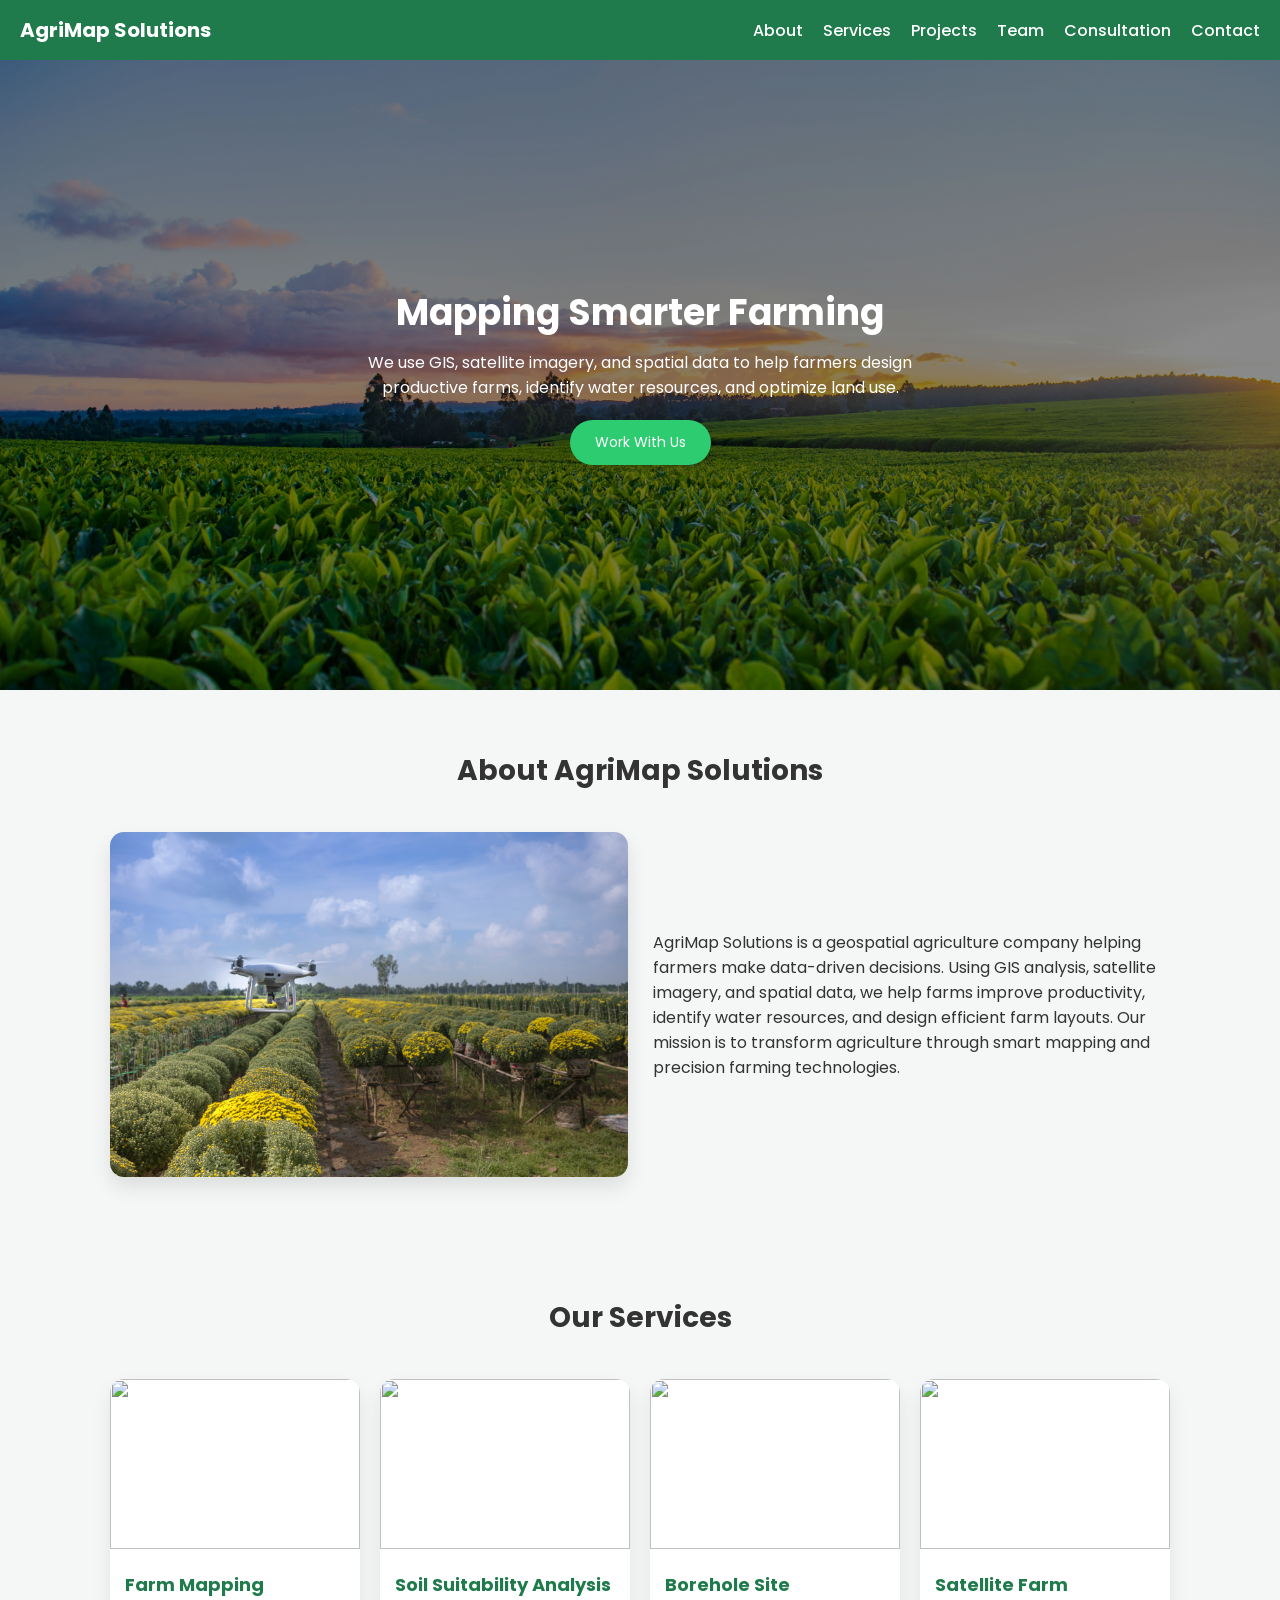
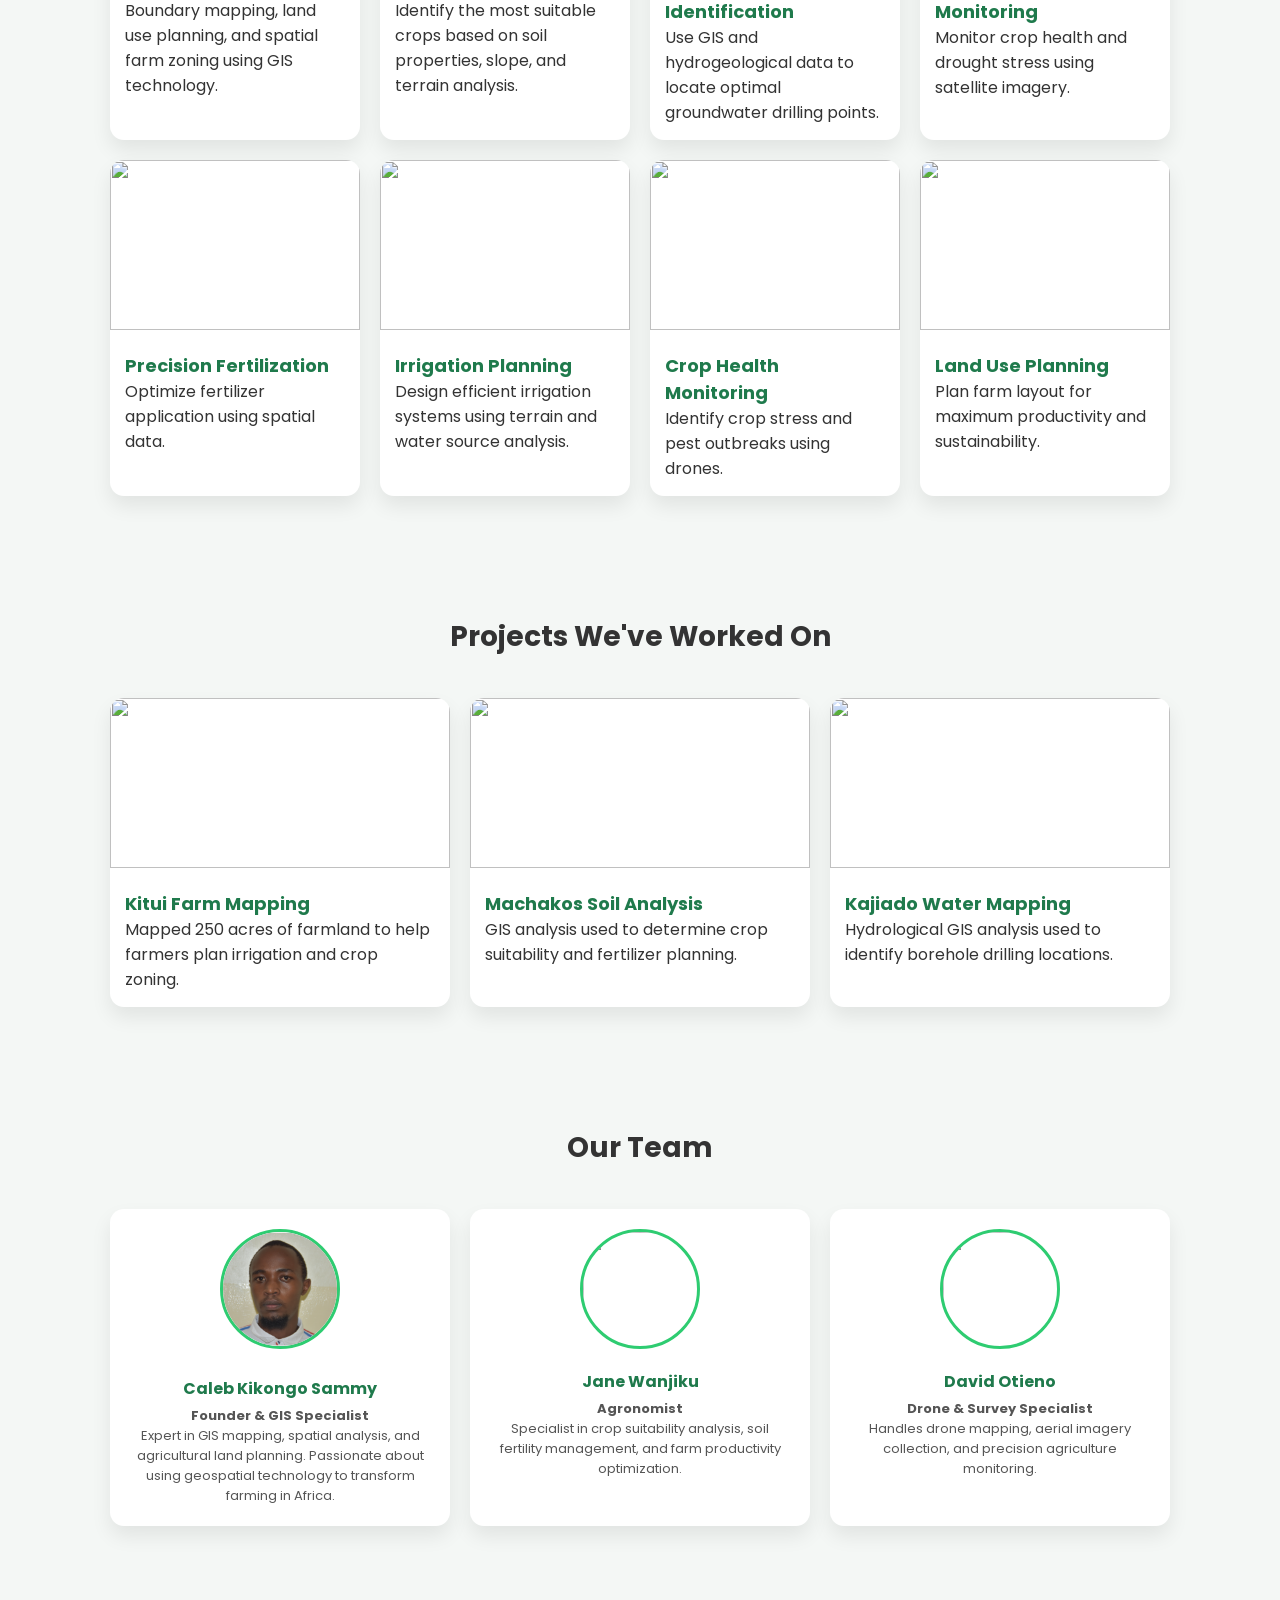
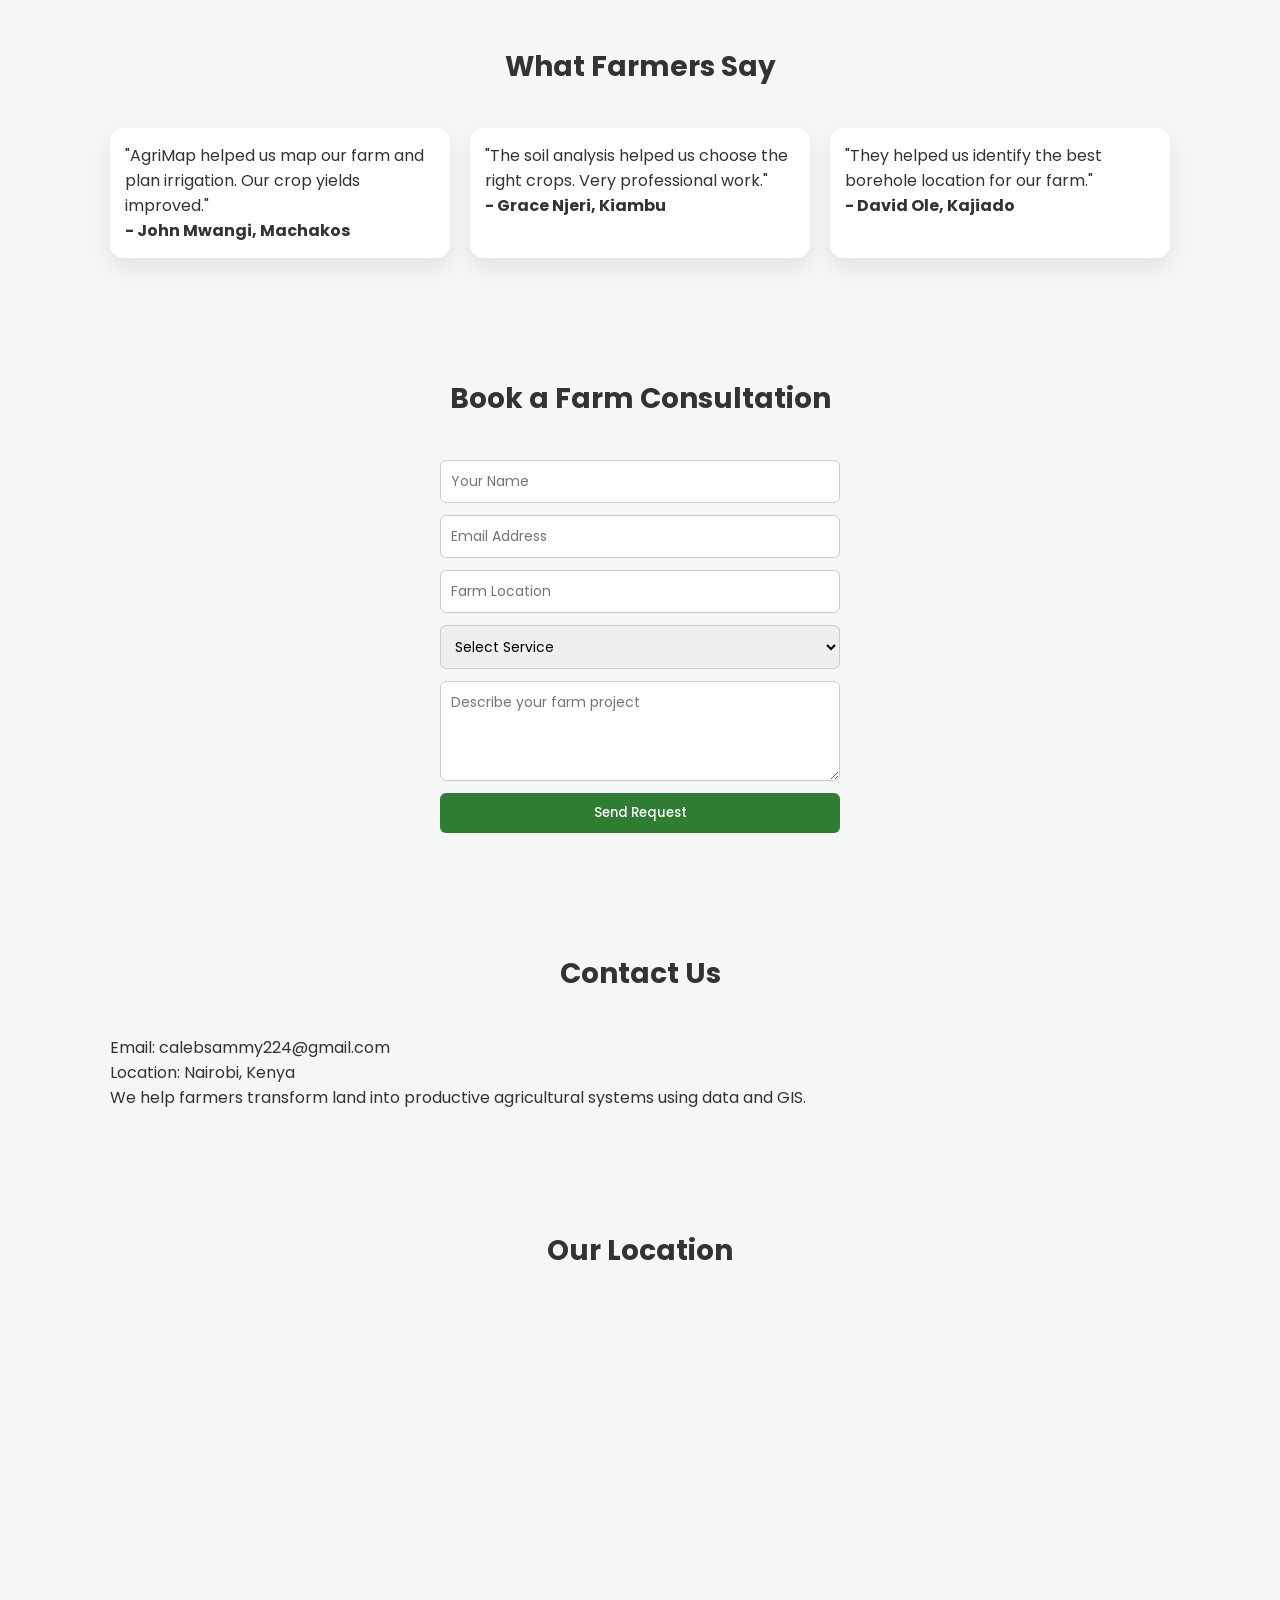
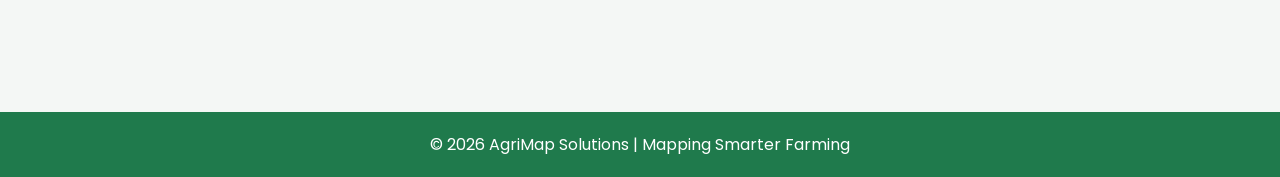
==== index.html @ 0b073197 "Add website files" ====
<!DOCTYPE html>
<html lang="en">

<head>

<meta charset="UTF-8">
<meta name="viewport" content="width=device-width, initial-scale=1.0">

<title>AgriMap Solutions</title>

<link rel="stylesheet" href="style.css">

<link href="https://fonts.googleapis.com/css2?family=Poppins:wght@300;400;500;600&display=swap" rel="stylesheet">

<link rel="stylesheet" href="https://unpkg.com/leaflet@1.9.4/dist/leaflet.css" />

</head>

<body>

<header>

<h1>AgriMap Solutions</h1>

<nav>
<a href="#about">About</a>
<a href="#services">Services</a>
<a href="#projects">Projects</a>
<a href="#team">Team</a>
<a href="#consult">Consultation</a>
<a href="#contact">Contact</a>
</nav>

</header>


<section class="hero">

<h2>Mapping Smarter Farming</h2>

<p>
We use GIS, satellite imagery, and spatial data to help farmers design productive farms,
identify water resources, and optimize land use.
</p>

<button onclick="document.getElementById('contact').scrollIntoView({behavior:'smooth'})">
Work With Us
</button>

</section>



<section id="about" class="section">

<h2>About AgriMap Solutions</h2>

<div class="about-grid">

<img src="images/drone.jpg" alt="Drone agriculture">

<p>

AgriMap Solutions is a geospatial agriculture company helping farmers make
data-driven decisions.

Using GIS analysis, satellite imagery, and spatial data,
we help farms improve productivity, identify water resources,
and design efficient farm layouts.

Our mission is to transform agriculture through smart mapping
and precision farming technologies.

</p>

</div>

</section>



<section id="services" class="section">

<h2>Our Services</h2>

<div class="services">

<div class="card">
<img src="images/farm-mapping.jpg">
<div class="card-content">
<h3>Farm Mapping</h3>
<p>Boundary mapping, land use planning, and spatial farm zoning using GIS technology.</p>
</div>
</div>

<div class="card">
<img src="images/soil.jpg">
<div class="card-content">
<h3>Soil Suitability Analysis</h3>
<p>Identify the most suitable crops based on soil properties, slope, and terrain analysis.</p>
</div>
</div>

<div class="card">
<img src="images/borehole.jpg">
<div class="card-content">
<h3>Borehole Site Identification</h3>
<p>Use GIS and hydrogeological data to locate optimal groundwater drilling points.</p>
</div>
</div>

<div class="card">
<img src="images/satellite.jpg">
<div class="card-content">
<h3>Satellite Farm Monitoring</h3>
<p>Monitor crop health and drought stress using satellite imagery.</p>
</div>
</div>

<div class="card">
<img src="images/fertilizer.jpg">
<div class="card-content">
<h3>Precision Fertilization</h3>
<p>Optimize fertilizer application using spatial data.</p>
</div>
</div>

<div class="card">
<img src="images/irrigation.jpg">
<div class="card-content">
<h3>Irrigation Planning</h3>
<p>Design efficient irrigation systems using terrain and water source analysis.</p>
</div>
</div>

<div class="card">
<img src="images/drone-monitoring.jpg">
<div class="card-content">
<h3>Crop Health Monitoring</h3>
<p>Identify crop stress and pest outbreaks using drones.</p>
</div>
</div>

<div class="card">
<img src="images/landuse.jpg">
<div class="card-content">
<h3>Land Use Planning</h3>
<p>Plan farm layout for maximum productivity and sustainability.</p>
</div>
</div>

</div>

</section>



<section id="projects" class="section">

<h2>Projects We've Worked On</h2>

<div class="services">

<div class="card">
<img src="images/project1.jpg">
<div class="card-content">
<h3>Kitui Farm Mapping</h3>
<p>Mapped 250 acres of farmland to help farmers plan irrigation and crop zoning.</p>
</div>
</div>

<div class="card">
<img src="images/project2.jpg">
<div class="card-content">
<h3>Machakos Soil Analysis</h3>
<p>GIS analysis used to determine crop suitability and fertilizer planning.</p>
</div>
</div>

<div class="card">
<img src="images/project3.jpg">
<div class="card-content">
<h3>Kajiado Water Mapping</h3>
<p>Hydrological GIS analysis used to identify borehole drilling locations.</p>
</div>
</div>

</div>

</section>



<section id="team" class="section">

<h2>Our Team</h2>

<div class="team">

<div class="team-card">

<img src="images/caleb.png">

<h3>Caleb Kikongo Sammy</h3>

<p><strong>Founder & GIS Specialist</strong></p>

<p>
Expert in GIS mapping, spatial analysis, and agricultural land planning.
Passionate about using geospatial technology to transform farming in Africa.
</p>

</div>


<div class="team-card">

<img src="images/agronomist.jpg">

<h3>Jane Wanjiku</h3>

<p><strong>Agronomist</strong></p>

<p>
Specialist in crop suitability analysis, soil fertility management,
and farm productivity optimization.
</p>

</div>


<div class="team-card">

<img src="images/drone-specialist.jpg">

<h3>David Otieno</h3>

<p><strong>Drone & Survey Specialist</strong></p>

<p>
Handles drone mapping, aerial imagery collection,
and precision agriculture monitoring.
</p>

</div>

</div>

</section>



<section class="section">

<h2>What Farmers Say</h2>

<div class="services">

<div class="card">
<div class="card-content">
<p>"AgriMap helped us map our farm and plan irrigation. Our crop yields improved."</p>
<h4>- John Mwangi, Machakos</h4>
</div>
</div>

<div class="card">
<div class="card-content">
<p>"The soil analysis helped us choose the right crops. Very professional work."</p>
<h4>- Grace Njeri, Kiambu</h4>
</div>
</div>

<div class="card">
<div class="card-content">
<p>"They helped us identify the best borehole location for our farm."</p>
<h4>- David Ole, Kajiado</h4>
</div>
</div>

</div>

</section>



<section id="consult" class="section">

<h2>Book a Farm Consultation</h2>

<div class="contact">

<form>

<input type="text" placeholder="Your Name" required>

<input type="email" placeholder="Email Address" required>

<input type="text" placeholder="Farm Location">

<select>
<option>Select Service</option>
<option>Farm Mapping</option>
<option>Soil Suitability Analysis</option>
<option>Borehole Site Identification</option>
<option>Irrigation Planning</option>
</select>

<textarea placeholder="Describe your farm project"></textarea>

<button type="submit">Send Request</button>

</form>

</div>

</section>



<section id="contact" class="section">

<div class="contact">

<h2>Contact Us</h2>

<p>Email: calebsammy224@gmail.com</p>

<p>Location: Nairobi, Kenya</p>

<p>
We help farmers transform land into productive agricultural systems
using data and GIS.
</p>

</div>

</section>



<section class="section">

<h2>Our Location</h2>

<div id="map"></div>

</section>



<footer>

<p>© 2026 AgriMap Solutions | Mapping Smarter Farming</p>

</footer>



<script src="https://unpkg.com/leaflet@1.9.4/dist/leaflet.js"></script>

<script>

var map = L.map('map').setView([-1.286389,36.817223], 11);

L.tileLayer('https://{s}.tile.openstreetmap.org/{z}/{x}/{y}.png', {
maxZoom:19,
attribution:'© OpenStreetMap'
}).addTo(map);

var marker = L.marker([-1.286389,36.817223]).addTo(map);

marker.bindPopup("AgriMap Solutions - Nairobi").openPopup();

</script>

</body>
</html>
---- style.css ----
/* GLOBAL STYLES */
*{
  box-sizing:border-box;
  margin:0;
  padding:0;
  font-family:'Poppins',sans-serif;
}

body{
  background:#f4f7f5;
  color:#333;
}

/* HEADER */
header{
  display:flex;
  justify-content:space-between;
  align-items:center;
  background:#1f7a4c;
  color:white;
  padding:15px 20px;
  position:sticky;
  top:0;
  z-index:1000;
  flex-wrap:wrap;
}

header h1{
  font-size:20px;
}

nav{
  display:flex;
  flex-wrap:wrap;
  gap:10px;
}

nav a{
  color:white;
  margin-left:10px;
  text-decoration:none;
  font-weight:500;
  transition:0.3s;
}

nav a:hover{
  opacity:0.8;
}

/* HERO */
.hero{
  min-height:70vh;
  background:linear-gradient(rgba(0,0,0,0.45),rgba(0,0,0,0.45)),
    url("./images/hero.jpg");
  background-size:cover;
  background-position:center;
  color:white;
  display:flex;
  flex-direction:column;
  justify-content:center;
  align-items:center;
  text-align:center;
  padding:20px;
}

.hero h2{
  font-size:36px;
  margin-bottom:10px;
}

.hero p{
  max-width:600px;
  font-size:16px;
}

.hero button{
  margin-top:20px;
  padding:12px 25px;
  border:none;
  border-radius:30px;
  background:#2ecc71;
  color:white;
  font-size:14px;
  cursor:pointer;
  transition:0.3s;
}

.hero button:hover{
  background:#27ae60;
  transform:scale(1.05);
}

/* SECTIONS */
.section{
  padding:60px 20px;
  max-width:1100px;
  margin:auto;
}

.section h2{
  text-align:center;
  margin-bottom:40px;
  font-size:28px;
}

/* ABOUT GRID */
.about-grid{
  display:grid;
  grid-template-columns:1fr 1fr;
  gap:25px;
  align-items:center;
}

.about-grid img{
  width:100%;
  border-radius:14px;
  box-shadow:0 10px 20px rgba(0,0,0,0.1);
  transition:0.4s;
}

.about-grid img:hover{
  transform:scale(1.05);
}

/* SERVICES & PROJECTS GRID */
.services{
  display:grid;
  grid-template-columns:repeat(auto-fit,minmax(240px,1fr));
  gap:20px;
}

.card{
  background:white;
  border-radius:14px;
  overflow:hidden;
  box-shadow:0 10px 20px rgba(0,0,0,0.08);
  transition:0.3s;
}

.card:hover{
  transform:translateY(-8px);
}

.card img{
  width:100%;
  height:170px;
  object-fit:cover;
}

.card-content{
  padding:15px;
}

.card h3{
  margin-top:0;
  color:#1f7a4c;
  font-size:18px;
}

/* TEAM SECTION */
.team{
  display:grid;
  grid-template-columns:repeat(auto-fit,minmax(200px,1fr));
  gap:20px;
  text-align:center;
}

.team-card{
  background:white;
  padding:20px;
  border-radius:14px;
  box-shadow:0 10px 20px rgba(0,0,0,0.08);
  transition:transform 0.3s ease, box-shadow 0.3s ease;
}

.team-card:hover{
  transform:translateY(-8px);
  box-shadow:0 15px 25px rgba(0,0,0,0.15);
}

.team-card img{
  width:120px;
  height:120px;
  object-fit:cover;
  border-radius:50%;
  margin-bottom:12px;
  border:3px solid #2ecc71;
}

.team-card h3{
  margin:8px 0 5px;
  color:#1f7a4c;
  font-size:16px;
}

.team-card p{
  font-size:13px;
  color:#555;
}

/* CONTACT FORM */
form{
  display:flex;
  flex-direction:column;
  gap:12px;
  max-width:400px;
  margin:auto;
}

input,select,textarea{
  padding:10px;
  border-radius:6px;
  border:1px solid #ccc;
  font-family:Poppins;
  font-size:14px;
}

textarea{
  min-height:100px;
}

form button{
  background:#2e7d32;
  color:white;
  border:none;
  padding:10px;
  border-radius:6px;
  cursor:pointer;
  font-weight:500;
}

form button:hover{
  background:#1b5e20;
}

/* MAP */
#map{
  height:300px;
  border-radius:14px;
}

/* FOOTER */
footer{
  background:#1f7a4c;
  color:white;
  text-align:center;
  padding:20px;
  margin-top:40px;
}

/* RESPONSIVE / MOBILE */
@media(max-width:850px){
  .about-grid{
    grid-template-columns:1fr;
  }

  .hero h2{
    font-size:28px;
  }

  .hero p{
    font-size:15px;
  }
}

@media(max-width:600px){
  header{
    flex-direction:column;
    gap:10px;
    padding:15px;
  }

  nav a{
    margin-left:0;
    font-size:14px;
  }

  .hero h2{
    font-size:24px;
  }

  .hero p{
    max-width:90%;
    font-size:14px;
  }

  .card img{
    height:150px;
  }

  .team-card img{
    width:100px;
    height:100px;
  }

  form{
    max-width:100%;
  }

  #map{
    height:250px;
  }
}
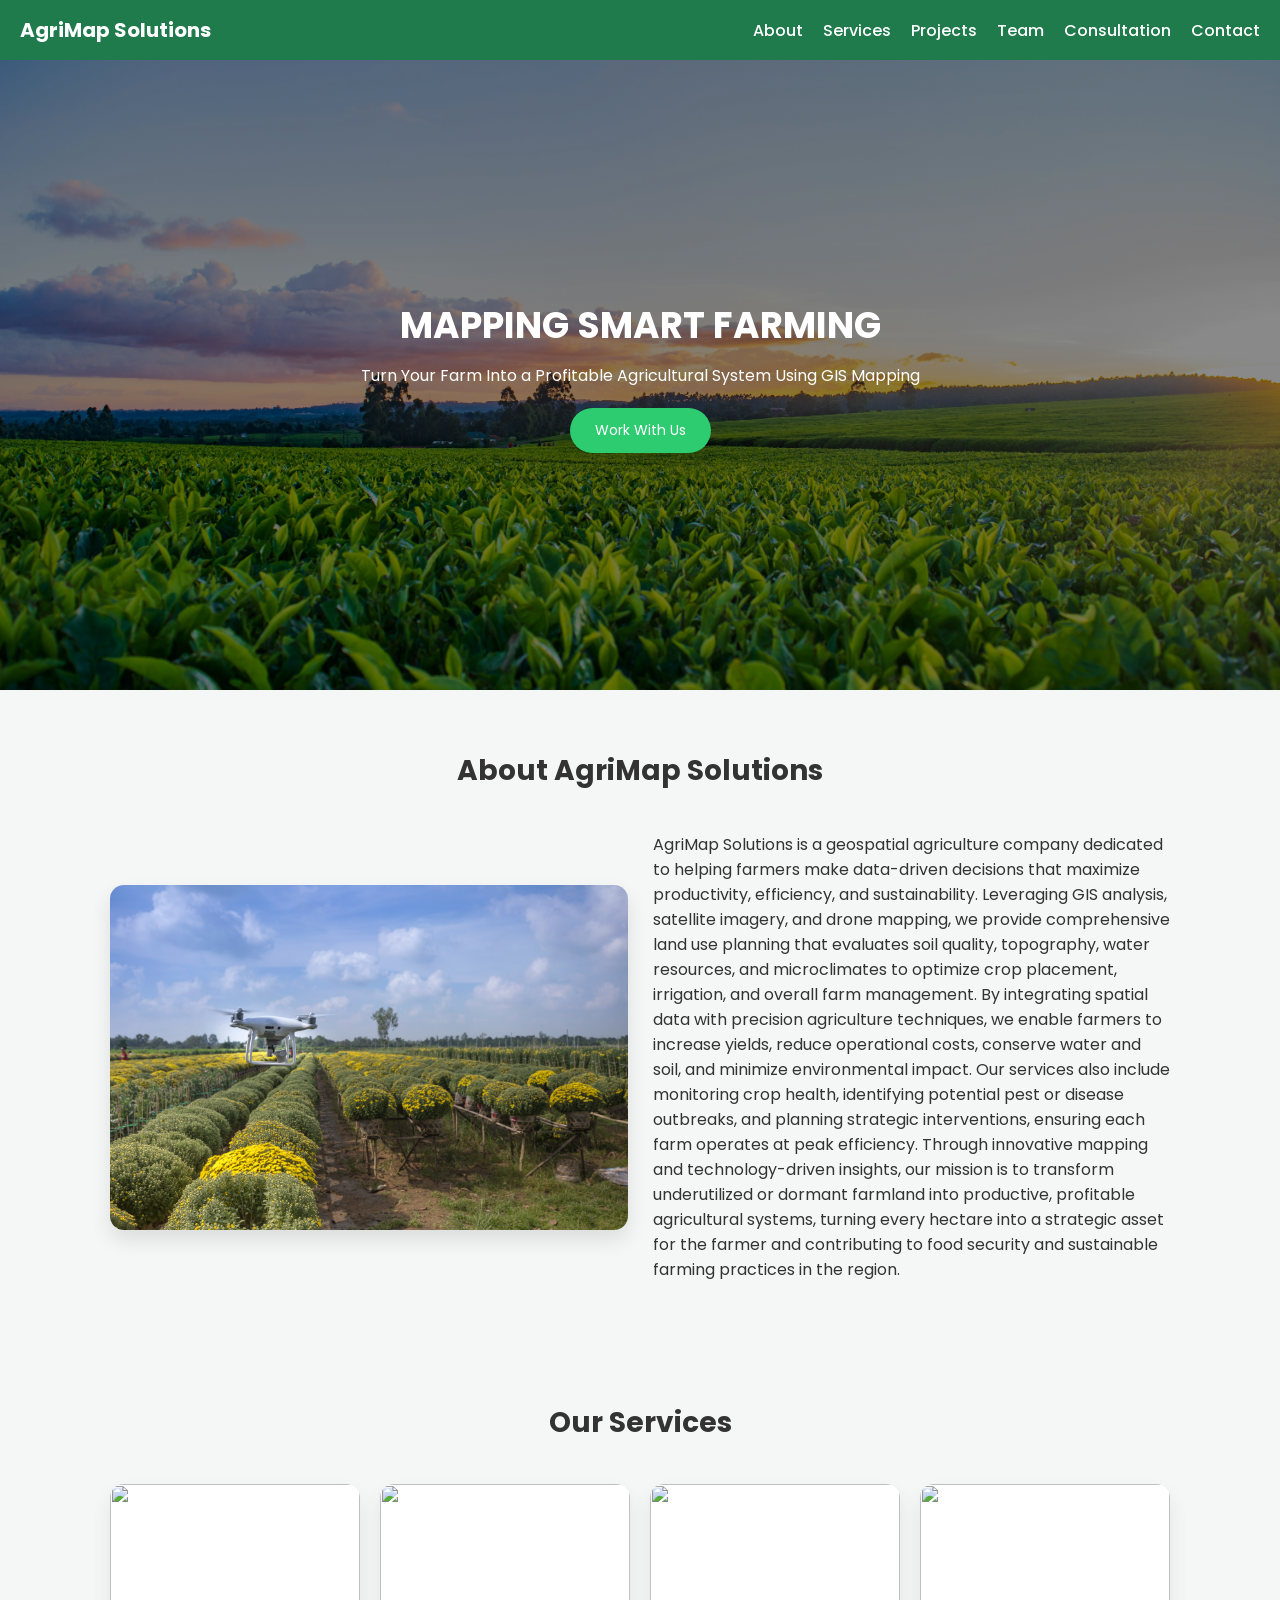
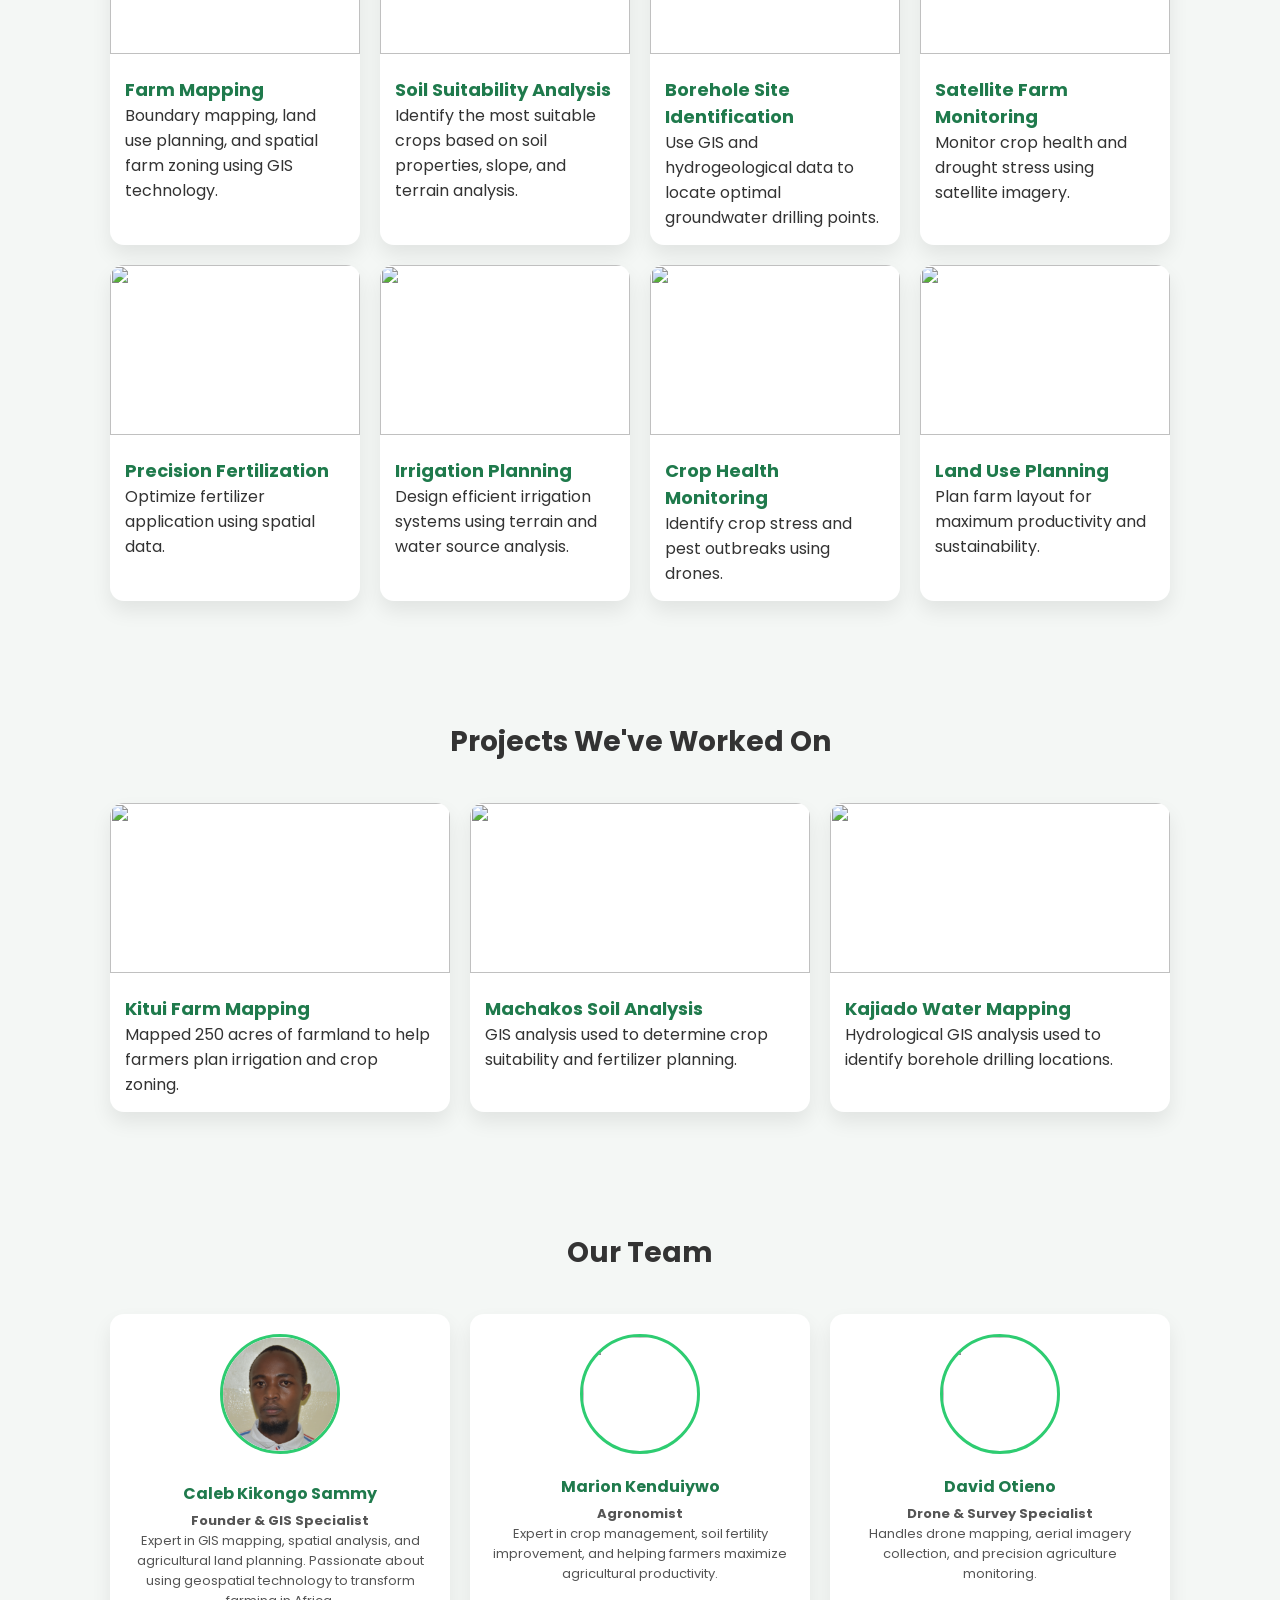
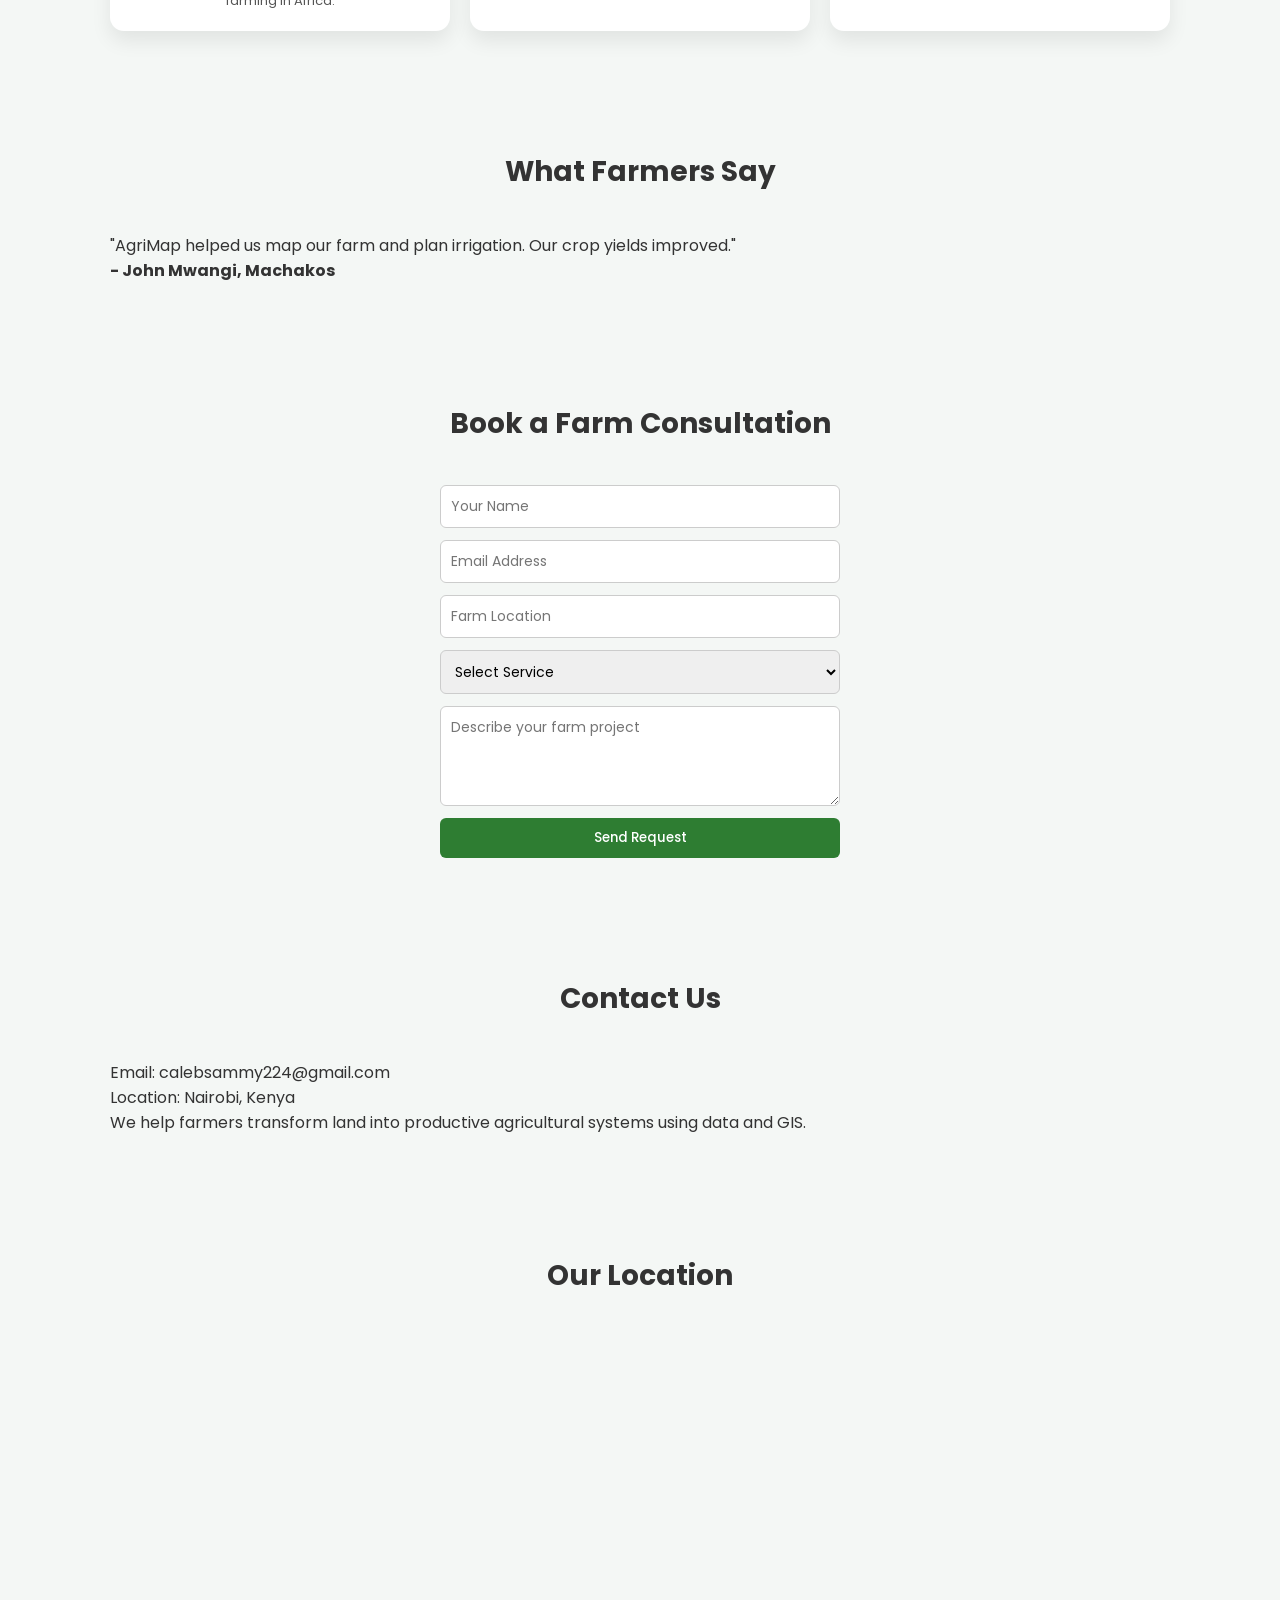
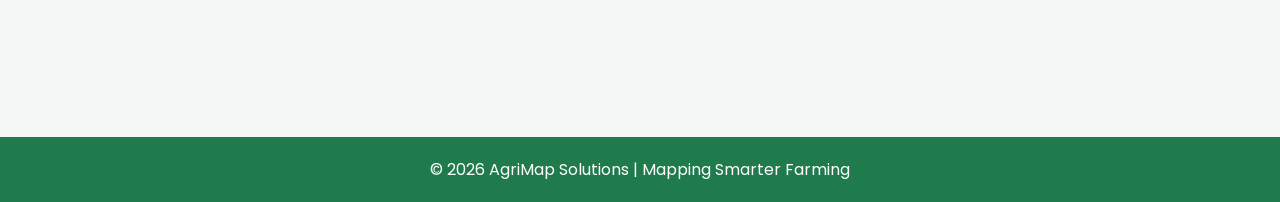
==== commit 51055de8: "Updated About section, team members, testimonials, and hero text" ====
--- a/index.html
+++ b/index.html
@@ -36,11 +36,10 @@
 
 <section class="hero">
 
-<h2>Mapping Smarter Farming</h2>
-
-<p>
-We use GIS, satellite imagery, and spatial data to help farmers design productive farms,
-identify water resources, and optimize land use.
+<h2>MAPPING SMART FARMING</h2>
+
+<p id="hero-quote">
+Turn Your Farm Into a Profitable Agricultural System Using GIS Mapping
 </p>
 
 <button onclick="document.getElementById('contact').scrollIntoView({behavior:'smooth'})">
@@ -61,15 +60,7 @@
 
 <p>
 
-AgriMap Solutions is a geospatial agriculture company helping farmers make
-data-driven decisions.
-
-Using GIS analysis, satellite imagery, and spatial data,
-we help farms improve productivity, identify water resources,
-and design efficient farm layouts.
-
-Our mission is to transform agriculture through smart mapping
-and precision farming technologies.
+AgriMap Solutions is a geospatial agriculture company dedicated to helping farmers make data-driven decisions that maximize productivity, efficiency, and sustainability. Leveraging GIS analysis, satellite imagery, and drone mapping, we provide comprehensive land use planning that evaluates soil quality, topography, water resources, and microclimates to optimize crop placement, irrigation, and overall farm management. By integrating spatial data with precision agriculture techniques, we enable farmers to increase yields, reduce operational costs, conserve water and soil, and minimize environmental impact. Our services also include monitoring crop health, identifying potential pest or disease outbreaks, and planning strategic interventions, ensuring each farm operates at peak efficiency. Through innovative mapping and technology-driven insights, our mission is to transform underutilized or dormant farmland into productive, profitable agricultural systems, turning every hectare into a strategic asset for the farmer and contributing to food security and sustainable farming practices in the region.
 
 </p>
 
@@ -217,13 +208,13 @@
 
 <img src="images/agronomist.jpg">
 
-<h3>Jane Wanjiku</h3>
+<h3>Marion Kenduiywo</h3>
 
 <p><strong>Agronomist</strong></p>
 
 <p>
-Specialist in crop suitability analysis, soil fertility management,
-and farm productivity optimization.
+Expert in crop management, soil fertility improvement,
+and helping farmers maximize agricultural productivity.
 </p>
 
 </div>
@@ -254,28 +245,15 @@
 
 <h2>What Farmers Say</h2>
 
-<div class="services">
-
-<div class="card">
-<div class="card-content">
-<p>"AgriMap helped us map our farm and plan irrigation. Our crop yields improved."</p>
-<h4>- John Mwangi, Machakos</h4>
-</div>
-</div>
-
-<div class="card">
-<div class="card-content">
-<p>"The soil analysis helped us choose the right crops. Very professional work."</p>
-<h4>- Grace Njeri, Kiambu</h4>
-</div>
-</div>
-
-<div class="card">
-<div class="card-content">
-<p>"They helped us identify the best borehole location for our farm."</p>
-<h4>- David Ole, Kajiado</h4>
-</div>
-</div>
+<div class="testimonial-box">
+
+<p id="testimonial-text">
+"AgriMap helped us map our farm and plan irrigation. Our crop yields improved."
+</p>
+
+<h4 id="testimonial-author">
+- John Mwangi, Machakos
+</h4>
 
 </div>
 
@@ -358,7 +336,77 @@
 
 <script src="https://unpkg.com/leaflet@1.9.4/dist/leaflet.js"></script>
 
+
 <script>
+
+const quotes = [
+"Turn Your Farm Into a Profitable Agricultural System Using GIS Mapping",
+"Transform Idle Land Into High-Yield Farms With Data-Driven Planning",
+"Plan Your Farm With Data  Not Guesswork",
+"From Dormant Land to Thriving Farms Using Geospatial Intelligence",
+"Design Productive Farms With Soil, Water, and Terrain Analysis"
+];
+
+let quoteIndex = 0;
+
+function changeQuote(){
+
+quoteIndex++;
+
+if(quoteIndex >= quotes.length){
+quoteIndex = 0;
+}
+
+document.getElementById("hero-quote").innerText = quotes[quoteIndex];
+
+}
+
+setInterval(changeQuote,4000);
+
+
+
+const testimonials = [
+
+{
+text:"AgriMap helped us map our farm and plan irrigation. Our crop yields improved.",
+author:"- John Mwangi, Machakos"
+},
+
+{
+text:"The soil analysis helped us choose the right crops. Very professional work.",
+author:"- Grace Njeri, Kiambu"
+},
+
+{
+text:"They helped us identify the best borehole location for our farm.",
+author:"- David Ole, Kajiado"
+},
+
+{
+text:"AgriMap helped us plan our potato farm and understand our soil better. Our harvest improved significantly.",
+author:"- Marion Chepng'eno,  Molo"
+}
+
+];
+
+let testimonialIndex = 0;
+
+function changeTestimonial(){
+
+testimonialIndex++;
+
+if(testimonialIndex >= testimonials.length){
+testimonialIndex = 0;
+}
+
+document.getElementById("testimonial-text").innerText = testimonials[testimonialIndex].text;
+document.getElementById("testimonial-author").innerText = testimonials[testimonialIndex].author;
+
+}
+
+setInterval(changeTestimonial,5000);
+
+
 
 var map = L.map('map').setView([-1.286389,36.817223], 11);
 
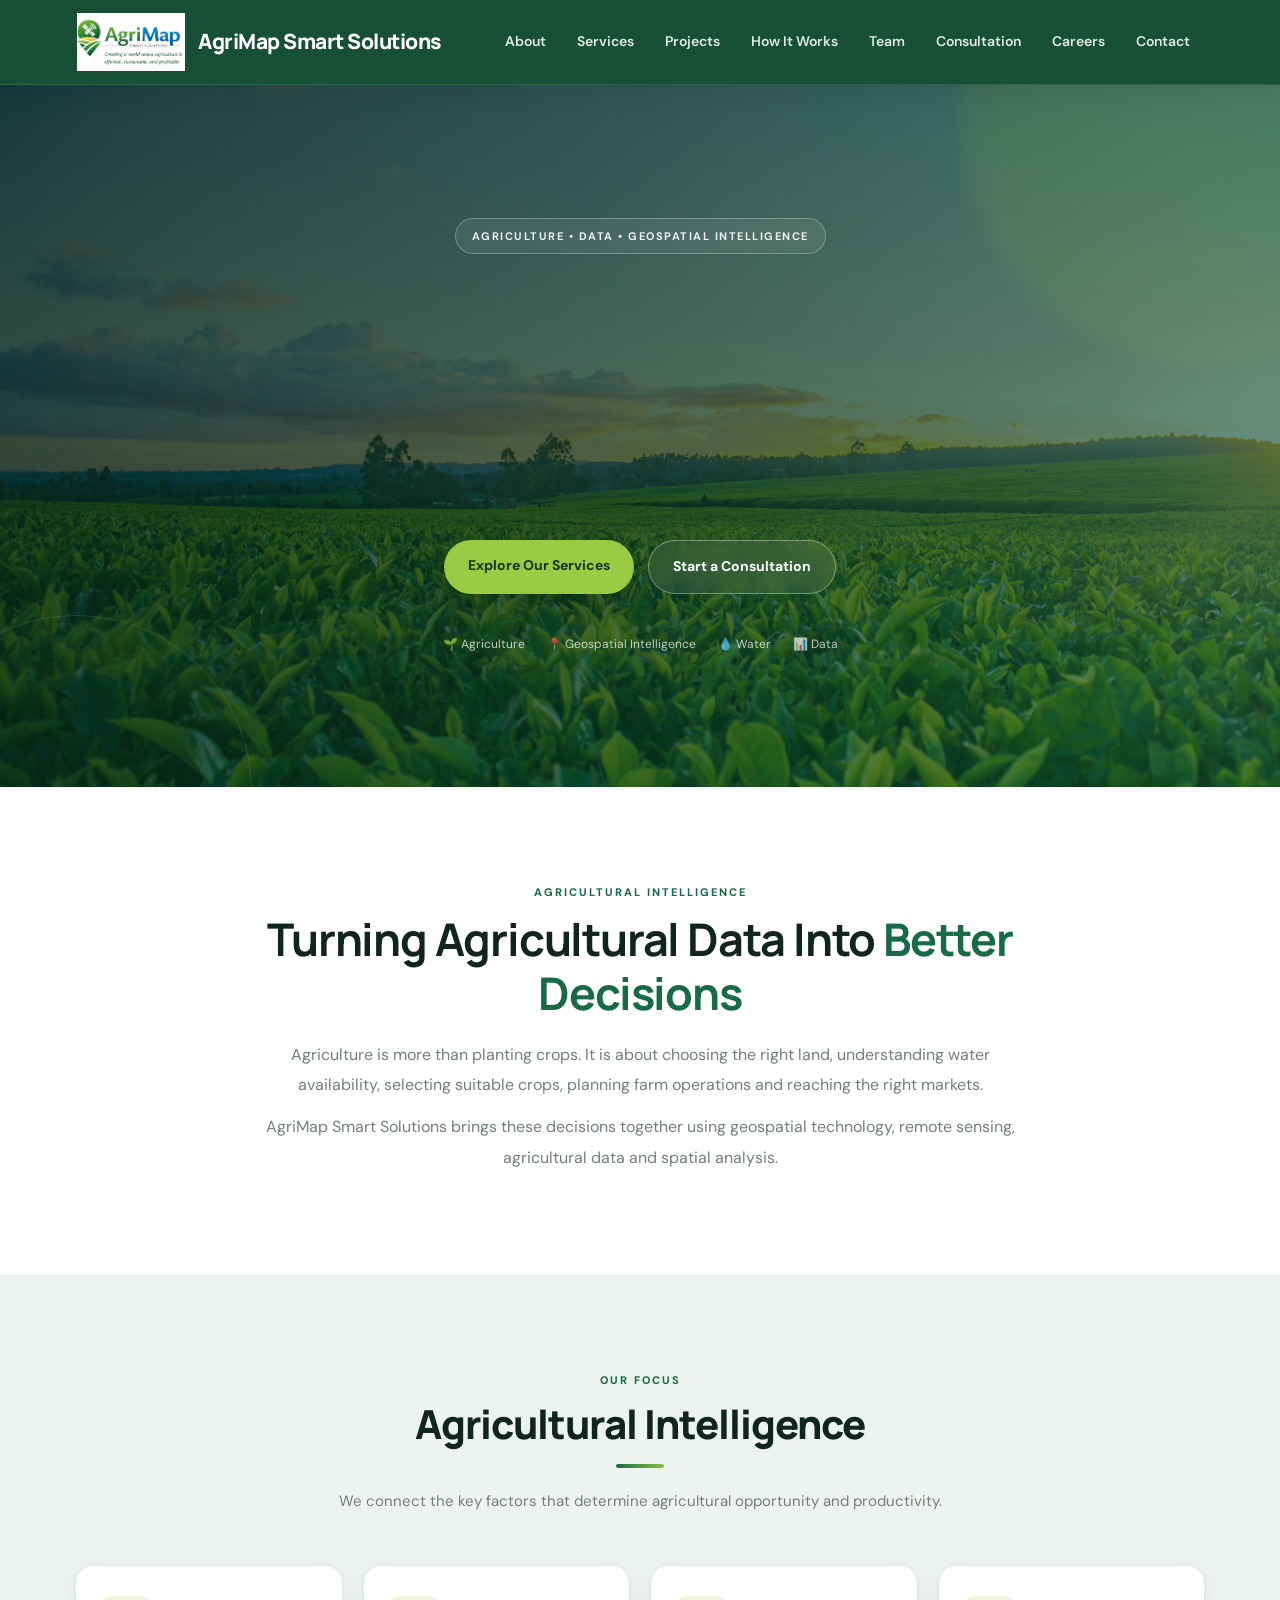
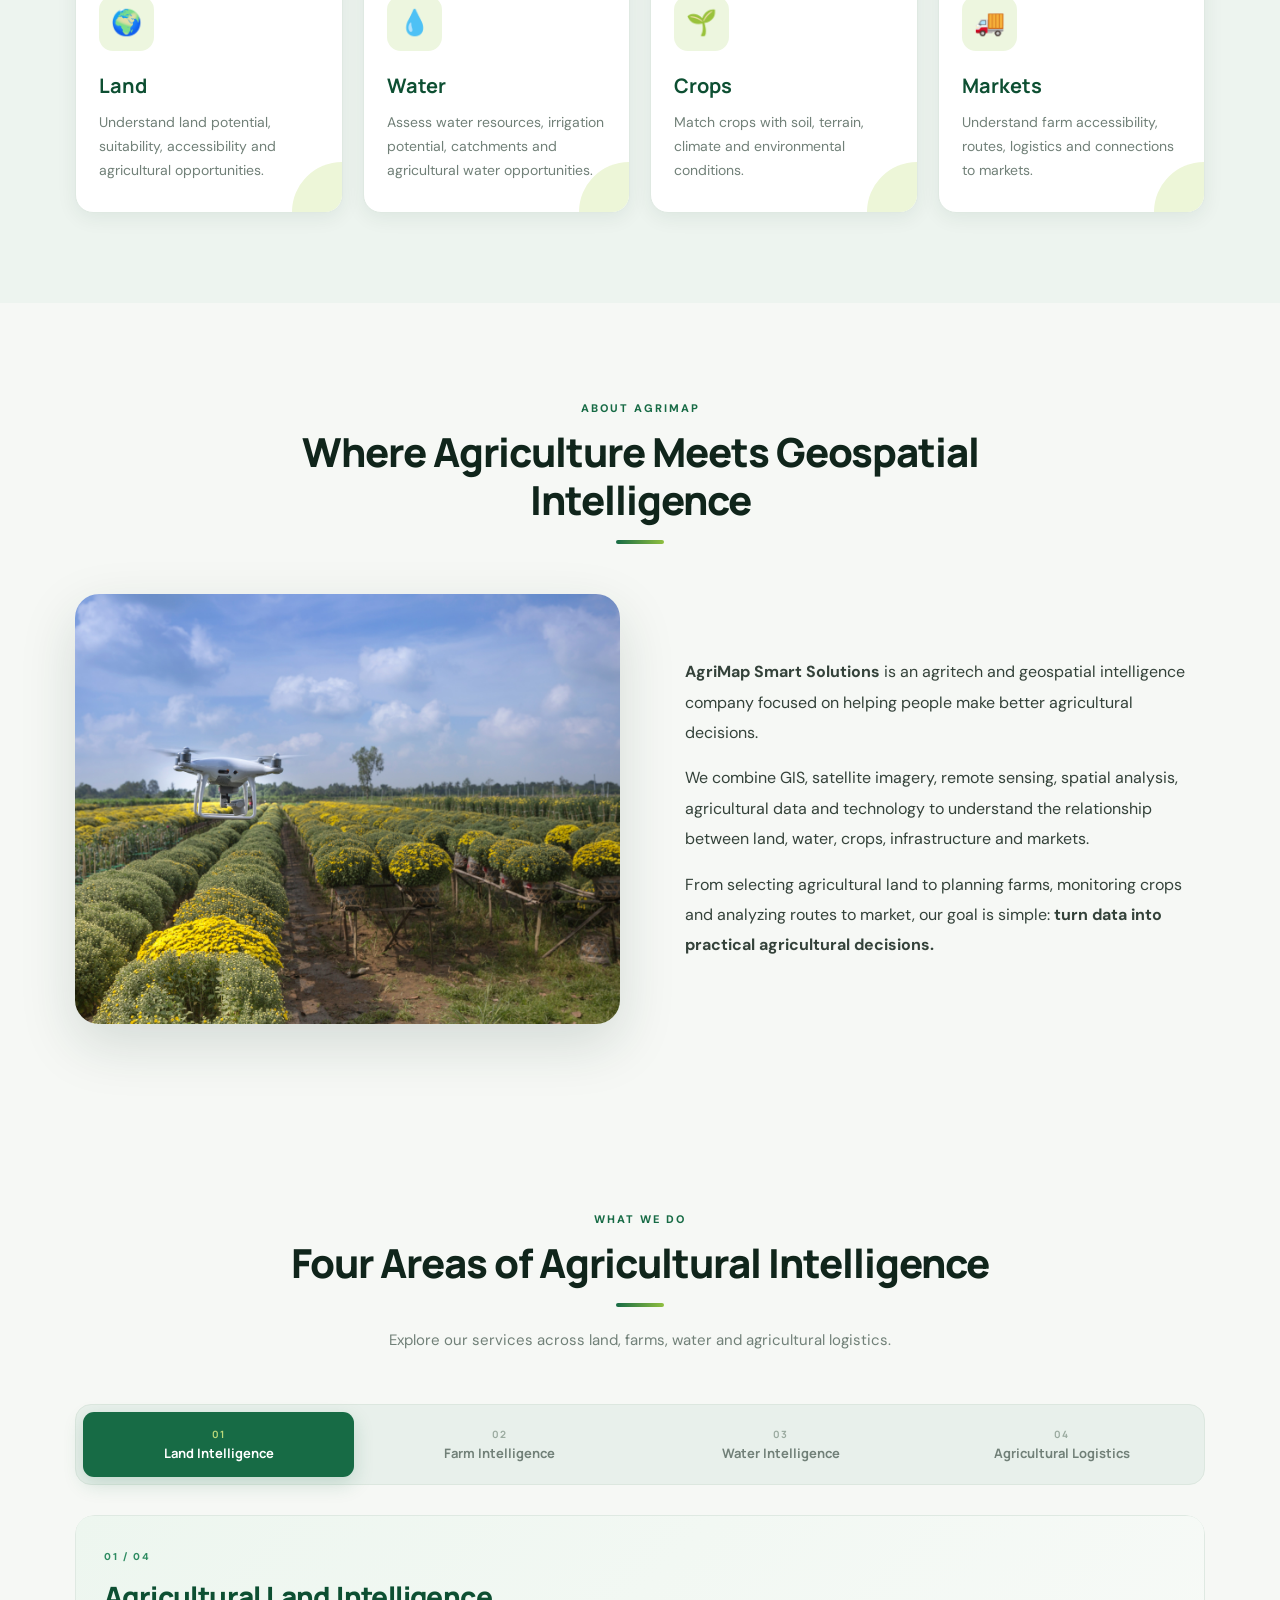
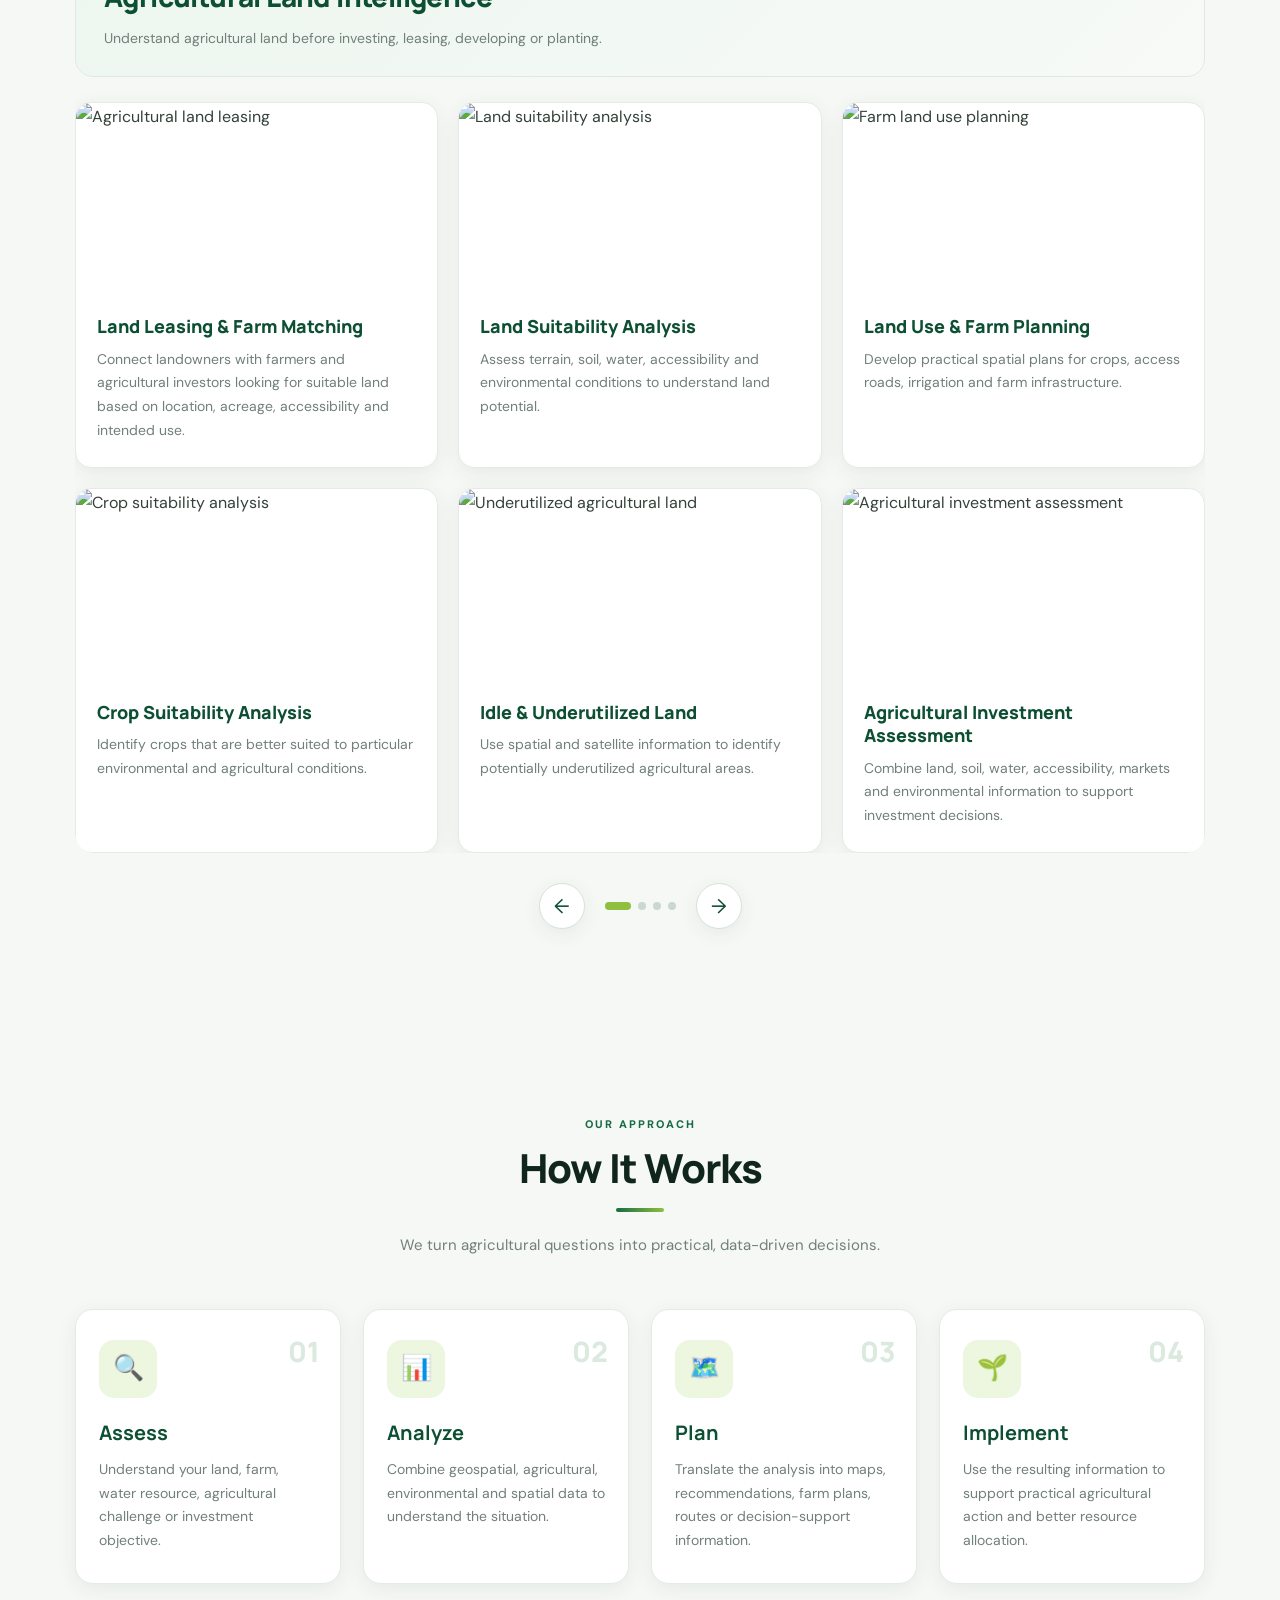
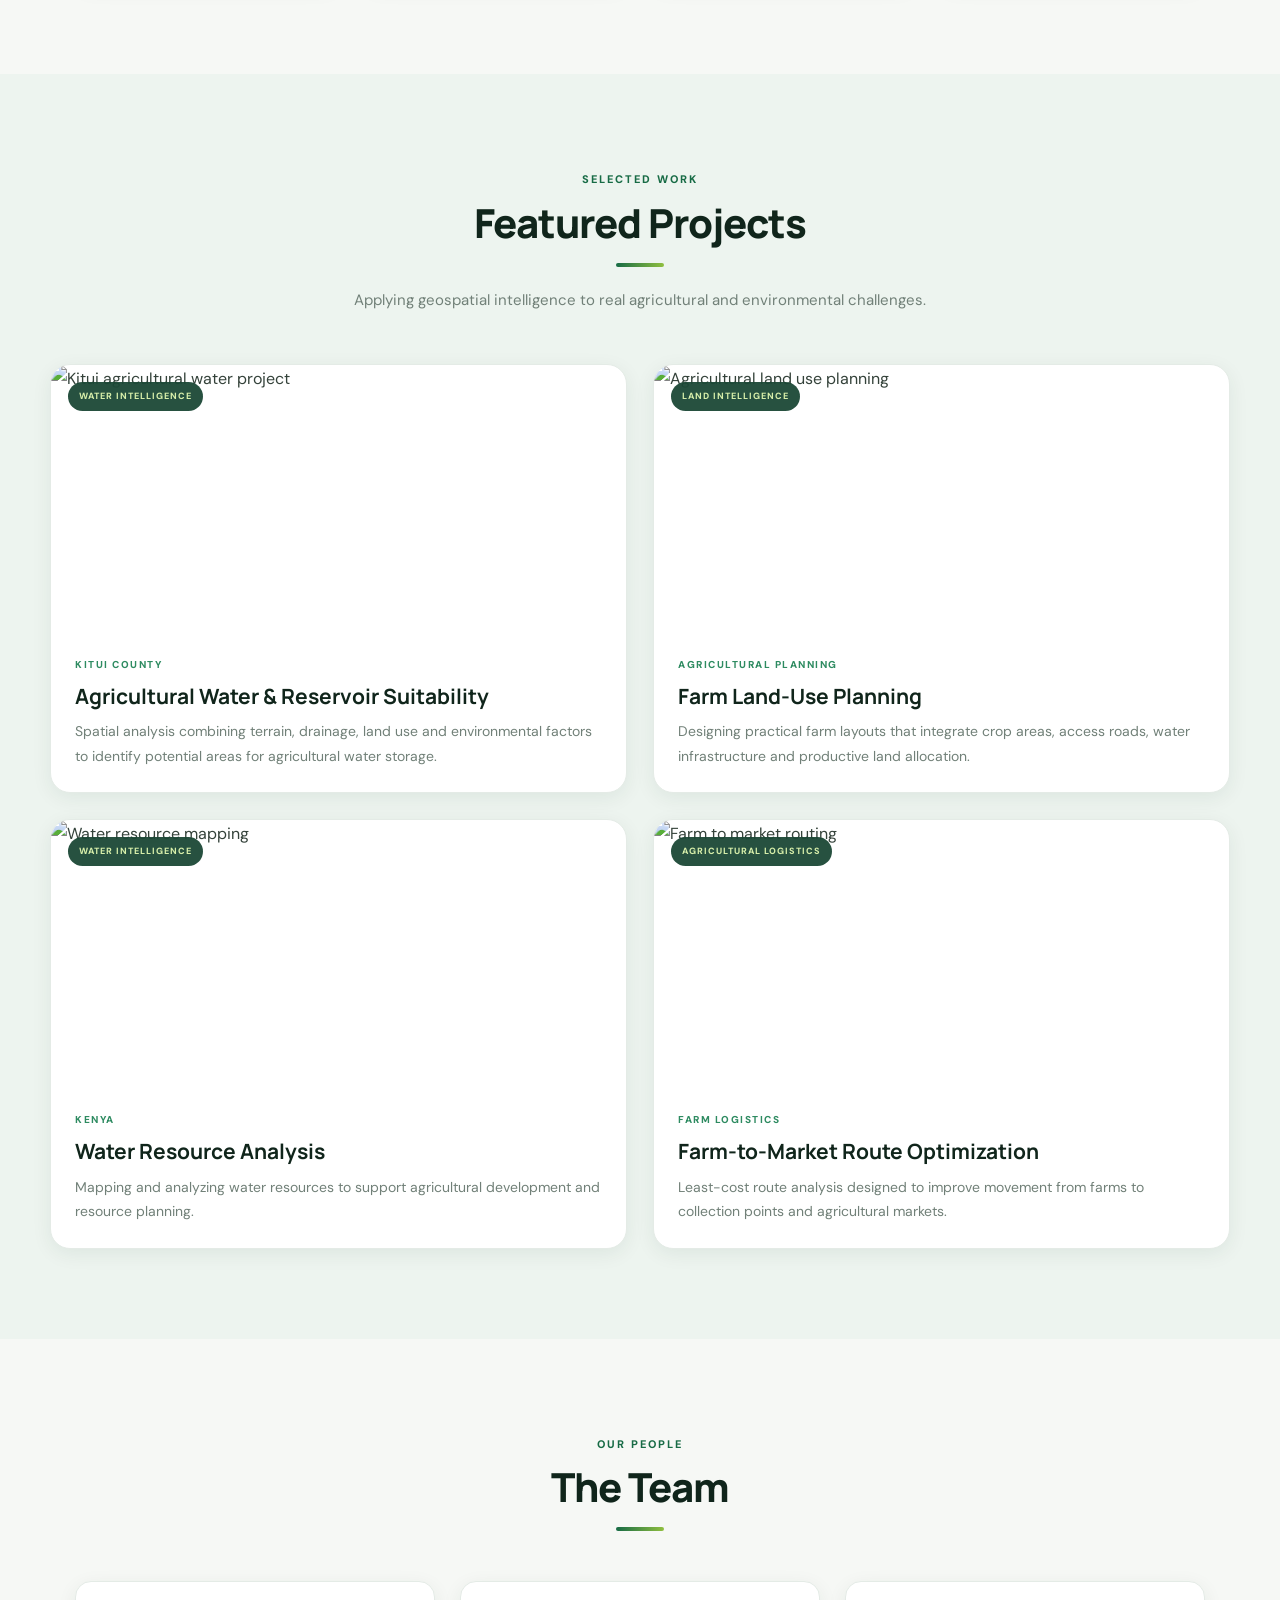
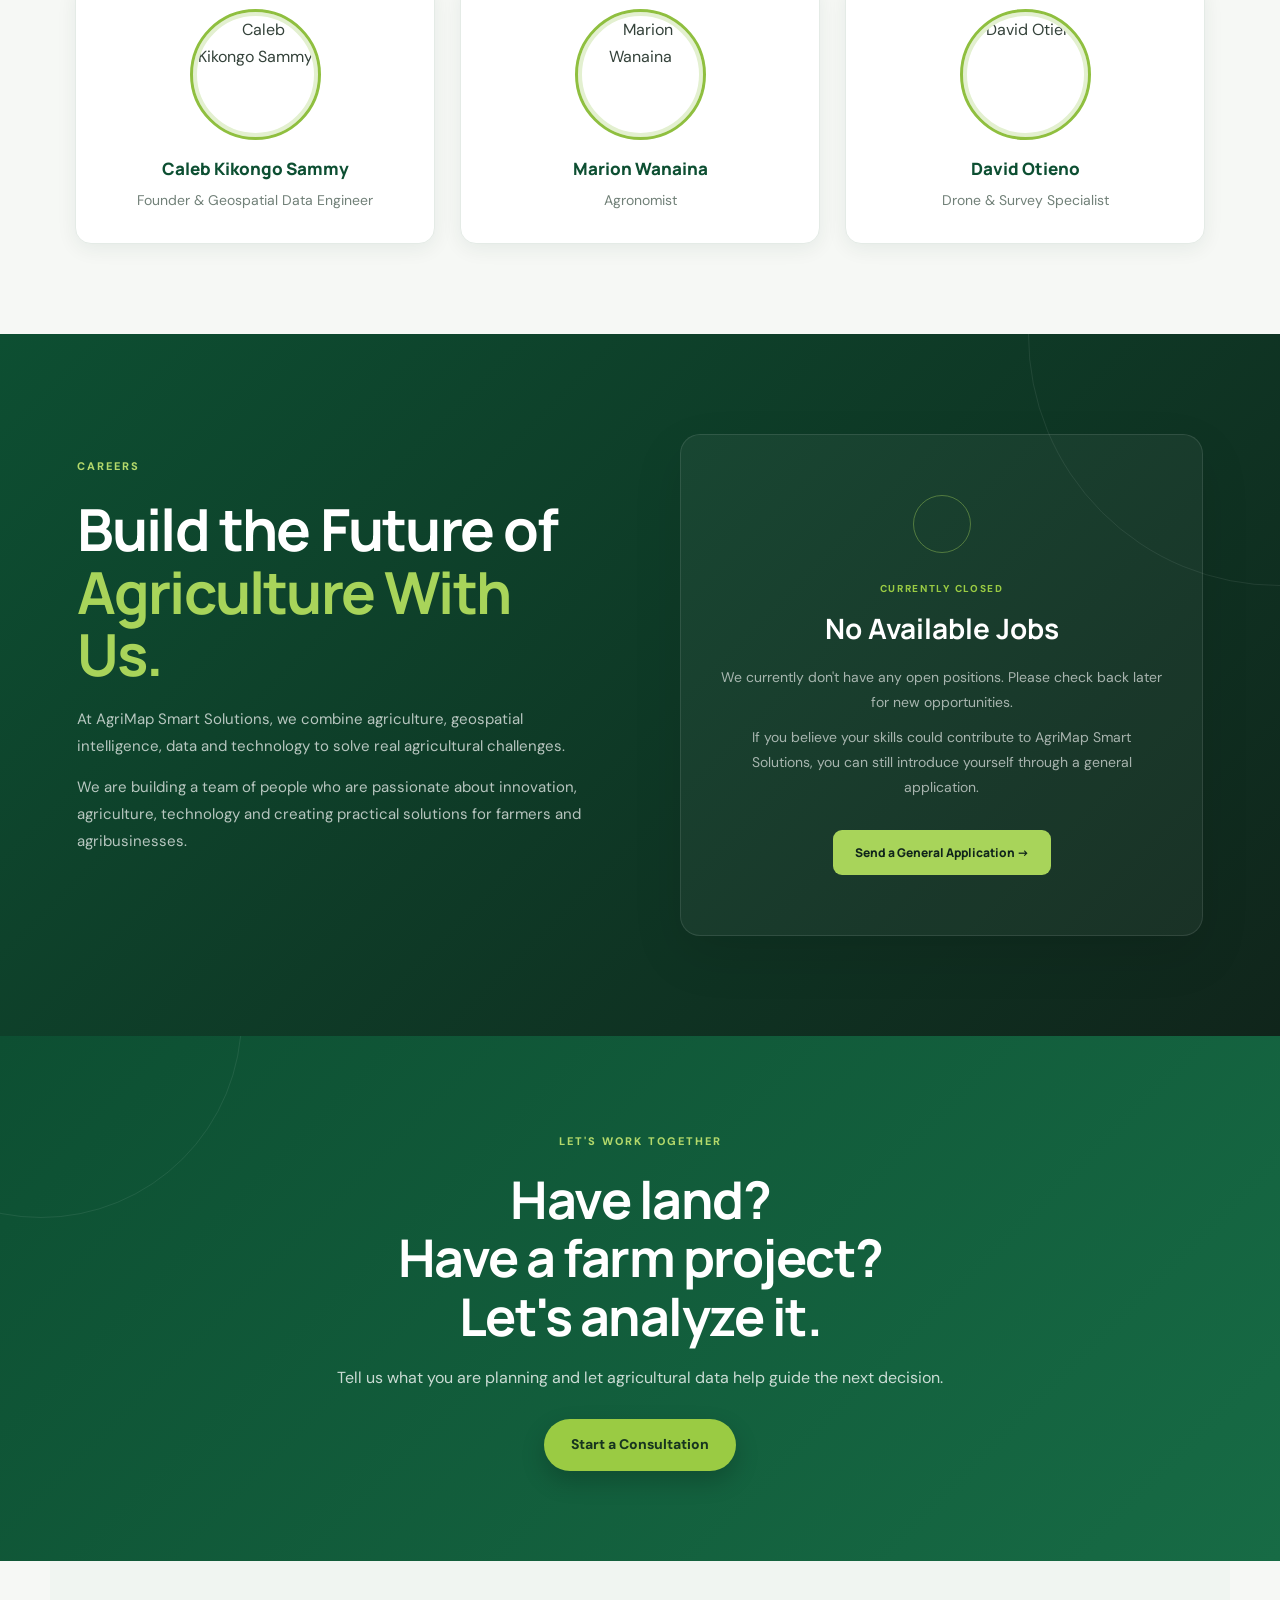
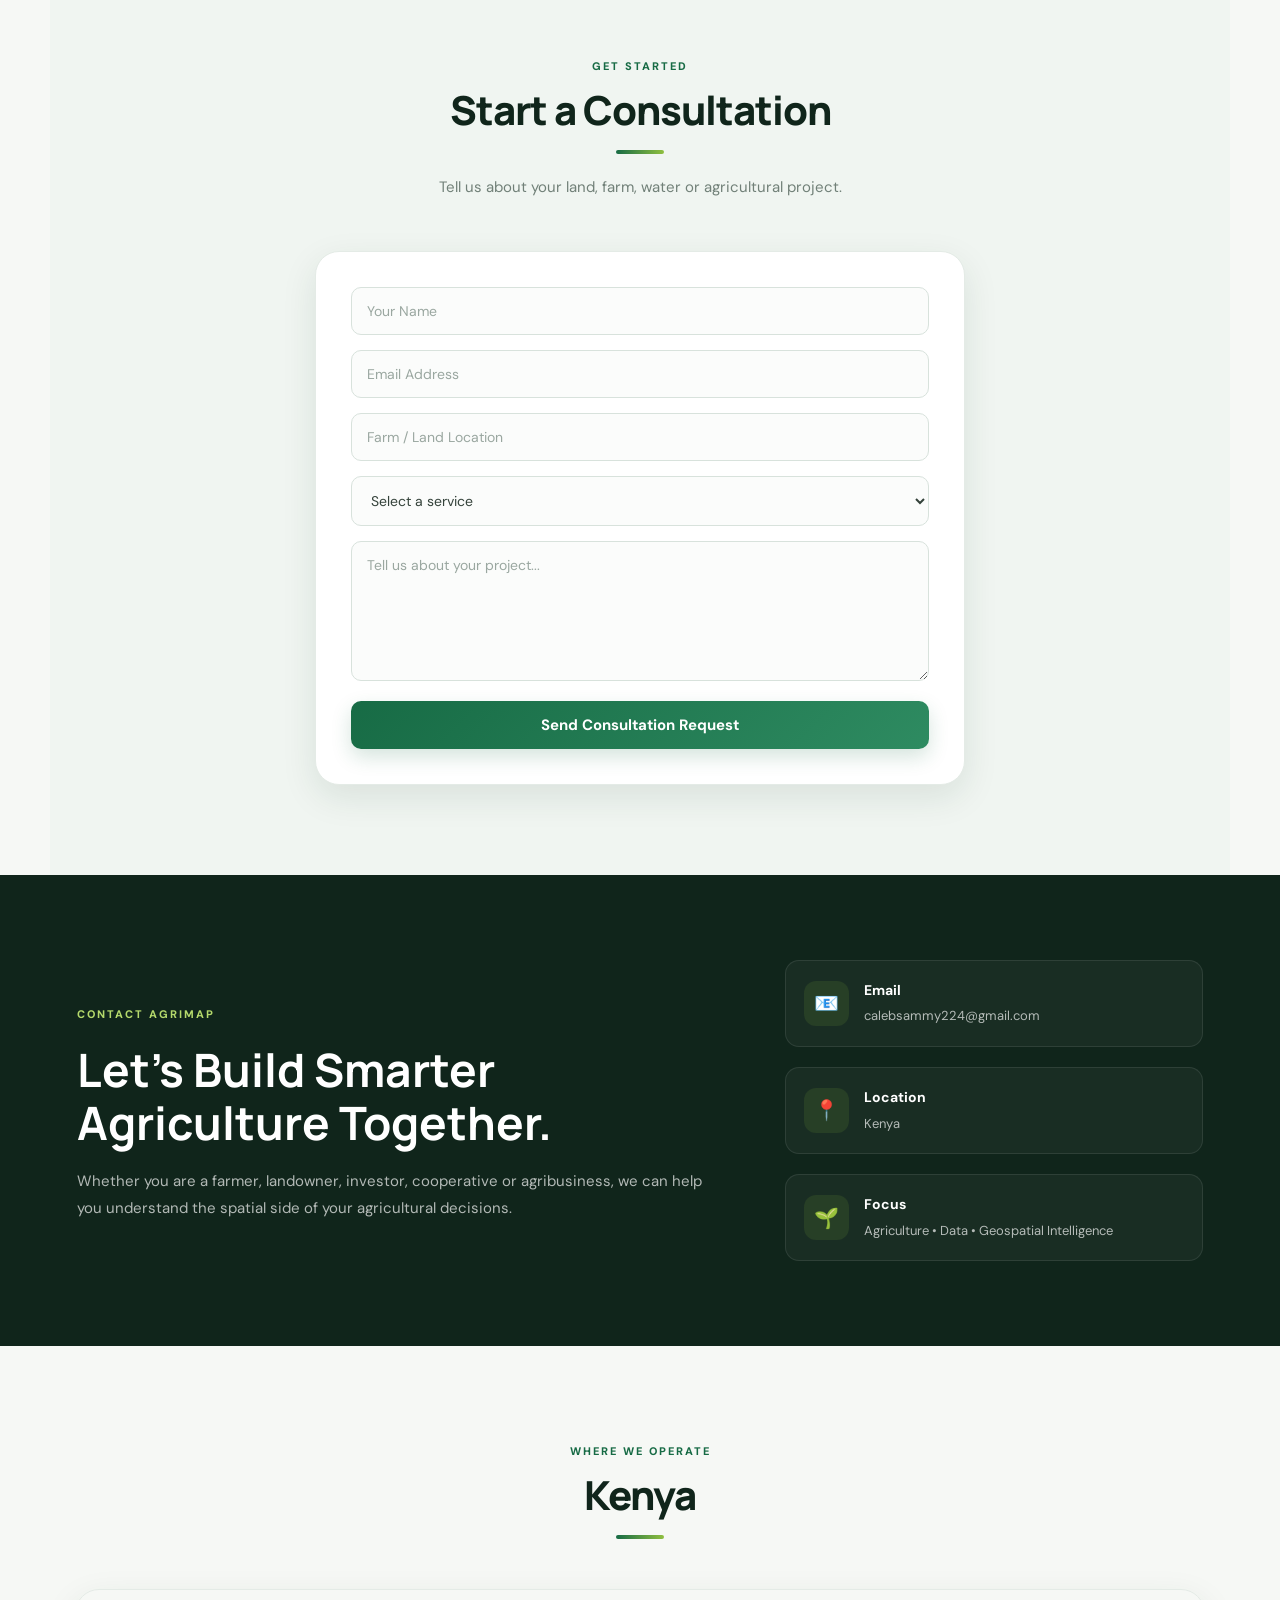
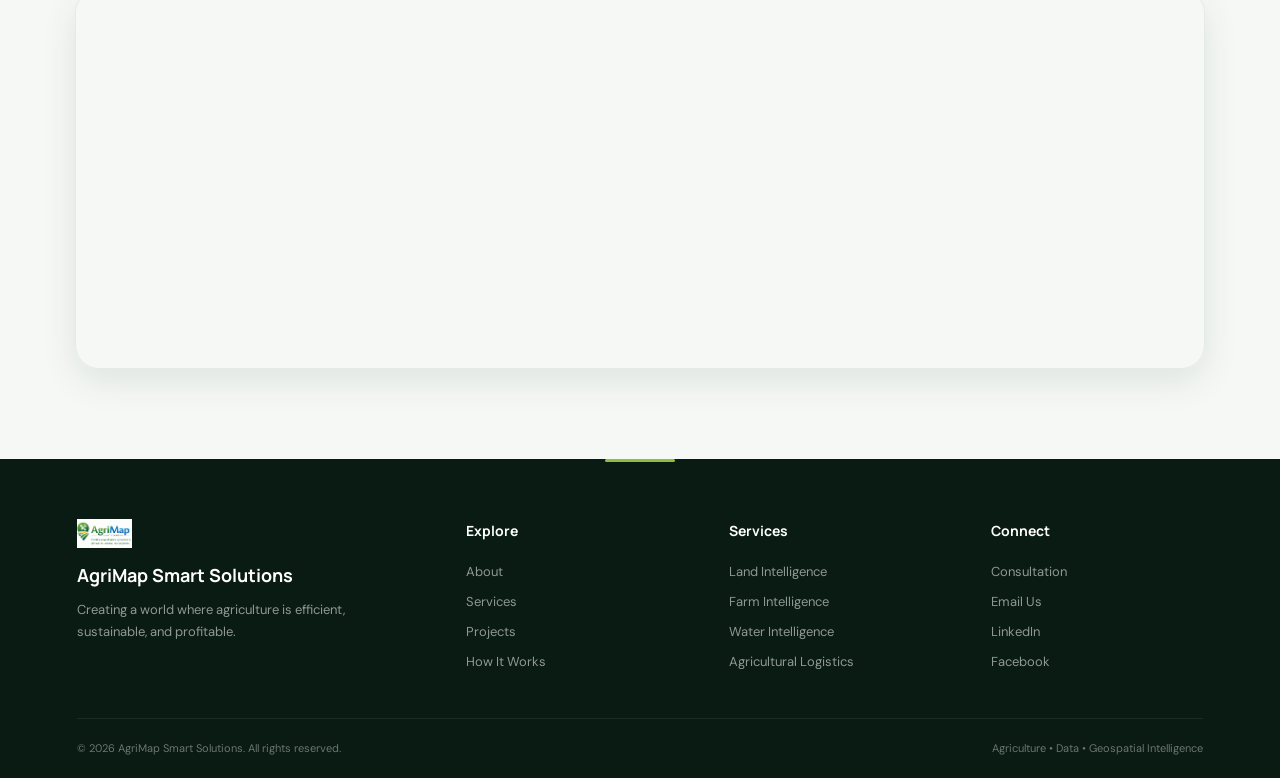
==== commit 174f9288: "updating my website" ====
--- a/index.html
+++ b/index.html
@@ -6,420 +6,2324 @@
 <meta charset="UTF-8">
 <meta name="viewport" content="width=device-width, initial-scale=1.0">
 
-<title>AgriMap Solutions</title>
+<title>AgriMap Smart Solutions | Agricultural Intelligence & Agritech</title>
+
+<meta name="description"
+content="AgriMap Smart Solutions uses geospatial intelligence, agricultural data and technology to help farmers, landowners and agribusinesses make smarter decisions about land, crops, water and markets.">
 
 <link rel="stylesheet" href="style.css">
 
-<link href="https://fonts.googleapis.com/css2?family=Poppins:wght@300;400;500;600&display=swap" rel="stylesheet">
-
-<link rel="stylesheet" href="https://unpkg.com/leaflet@1.9.4/dist/leaflet.css" />
+<link rel="preconnect" href="https://fonts.googleapis.com">
+<link rel="preconnect" href="https://fonts.gstatic.com" crossorigin>
+
+<link
+href="https://fonts.googleapis.com/css2?family=DM+Sans:wght@400;500;600;700&family=Manrope:wght@500;600;700;800&display=swap"
+rel="stylesheet">
+
+<!-- Leaflet -->
+<link
+rel="stylesheet"
+href="https://unpkg.com/leaflet@1.9.4/dist/leaflet.css"
+/>
 
 </head>
 
+
 <body>
 
+
+<!-- =====================================================
+     HEADER
+===================================================== -->
+
 <header>
 
-<h1>AgriMap Solutions</h1>
-
-<nav>
-<a href="#about">About</a>
-<a href="#services">Services</a>
-<a href="#projects">Projects</a>
-<a href="#team">Team</a>
-<a href="#consult">Consultation</a>
-<a href="#contact">Contact</a>
-</nav>
+    <div class="logo-container">
+
+        <img
+        src="images/logo.png"
+        alt="AgriMap Smart Solutions Logo"
+        class="logo">
+
+        <h1>AgriMap Smart Solutions</h1>
+
+    </div>
+
+
+    <nav>
+
+        <a href="#about">About</a>
+
+        <a href="#services">Services</a>
+
+        <a href="#projects">Projects</a>
+
+        <a href="#how-it-works">How It Works</a>
+
+        <a href="#team">Team</a>
+
+        <a href="#consultation">Consultation</a>
+
+        <a href="#careers">Careers</a>
+
+        <a href="#contact">Contact</a>
+
+    </nav>
 
 </header>
 
 
+
+<!-- =====================================================
+     HERO
+===================================================== -->
+
 <section class="hero">
 
-<h2>MAPPING SMART FARMING</h2>
-
-<p id="hero-quote">
-Turn Your Farm Into a Profitable Agricultural System Using GIS Mapping
-</p>
-
-<button onclick="document.getElementById('contact').scrollIntoView({behavior:'smooth'})">
-Work With Us
-</button>
+    <div class="hero-badge">
+        AGRICULTURE • DATA • GEOSPATIAL INTELLIGENCE
+    </div>
+
+
+    <h2 id="hero-title">
+        SMART AGRICULTURE.<br>
+        BETTER DECISIONS.
+    </h2>
+
+
+    <p id="hero-text">
+        We use geospatial and agricultural data to help farmers,
+        landowners, investors and agribusinesses make smarter
+        decisions about land, crops, water and markets.
+    </p>
+
+
+    <div class="hero-buttons">
+
+        <a href="#services" class="hero-primary">
+            Explore Our Services
+        </a>
+
+        <a href="#consultation" class="hero-secondary">
+            Start a Consultation
+        </a>
+
+    </div>
+
+
+    <div class="hero-trust">
+
+        <span>🌱 Agriculture</span>
+
+        <span>📍 Geospatial Intelligence</span>
+
+        <span>💧 Water</span>
+
+        <span>📊 Data</span>
+
+    </div>
 
 </section>
 
 
 
-<section id="about" class="section">
-
-<h2>About AgriMap Solutions</h2>
-
-<div class="about-grid">
-
-<img src="images/drone.jpg" alt="Drone agriculture">
-
-<p>
-
-AgriMap Solutions is a geospatial agriculture company dedicated to helping farmers make data-driven decisions that maximize productivity, efficiency, and sustainability. Leveraging GIS analysis, satellite imagery, and drone mapping, we provide comprehensive land use planning that evaluates soil quality, topography, water resources, and microclimates to optimize crop placement, irrigation, and overall farm management. By integrating spatial data with precision agriculture techniques, we enable farmers to increase yields, reduce operational costs, conserve water and soil, and minimize environmental impact. Our services also include monitoring crop health, identifying potential pest or disease outbreaks, and planning strategic interventions, ensuring each farm operates at peak efficiency. Through innovative mapping and technology-driven insights, our mission is to transform underutilized or dormant farmland into productive, profitable agricultural systems, turning every hectare into a strategic asset for the farmer and contributing to food security and sustainable farming practices in the region.
-
-</p>
-
-</div>
+<!-- =====================================================
+     QUICK INTRO
+===================================================== -->
+
+<section class="intro-section">
+
+    <div class="intro-content">
+
+        <span class="section-label">
+            AGRICULTURAL INTELLIGENCE
+        </span>
+
+        <h2>
+            Turning Agricultural Data Into
+            <span>Better Decisions</span>
+        </h2>
+
+        <p>
+            Agriculture is more than planting crops. It is about
+            choosing the right land, understanding water availability,
+            selecting suitable crops, planning farm operations and
+            reaching the right markets.
+        </p>
+
+        <p>
+            AgriMap Smart Solutions brings these decisions together
+            using geospatial technology, remote sensing, agricultural
+            data and spatial analysis.
+        </p>
+
+    </div>
 
 </section>
 
 
 
-<section id="services" class="section">
-
-<h2>Our Services</h2>
-
-<div class="services">
-
-<div class="card">
-<img src="images/farm-mapping.jpg">
-<div class="card-content">
-<h3>Farm Mapping</h3>
-<p>Boundary mapping, land use planning, and spatial farm zoning using GIS technology.</p>
-</div>
-</div>
-
-<div class="card">
-<img src="images/soil.jpg">
-<div class="card-content">
-<h3>Soil Suitability Analysis</h3>
-<p>Identify the most suitable crops based on soil properties, slope, and terrain analysis.</p>
-</div>
-</div>
-
-<div class="card">
-<img src="images/borehole.jpg">
-<div class="card-content">
-<h3>Borehole Site Identification</h3>
-<p>Use GIS and hydrogeological data to locate optimal groundwater drilling points.</p>
-</div>
-</div>
-
-<div class="card">
-<img src="images/satellite.jpg">
-<div class="card-content">
-<h3>Satellite Farm Monitoring</h3>
-<p>Monitor crop health and drought stress using satellite imagery.</p>
-</div>
-</div>
-
-<div class="card">
-<img src="images/fertilizer.jpg">
-<div class="card-content">
-<h3>Precision Fertilization</h3>
-<p>Optimize fertilizer application using spatial data.</p>
-</div>
-</div>
-
-<div class="card">
-<img src="images/irrigation.jpg">
-<div class="card-content">
-<h3>Irrigation Planning</h3>
-<p>Design efficient irrigation systems using terrain and water source analysis.</p>
-</div>
-</div>
-
-<div class="card">
-<img src="images/drone-monitoring.jpg">
-<div class="card-content">
-<h3>Crop Health Monitoring</h3>
-<p>Identify crop stress and pest outbreaks using drones.</p>
-</div>
-</div>
-
-<div class="card">
-<img src="images/landuse.jpg">
-<div class="card-content">
-<h3>Land Use Planning</h3>
-<p>Plan farm layout for maximum productivity and sustainability.</p>
-</div>
-</div>
-
-</div>
+<!-- =====================================================
+     INTELLIGENCE NUMBERS
+===================================================== -->
+
+<section class="intelligence-section">
+
+    <div class="section">
+
+        <div class="section-heading">
+
+            <span class="section-label">
+                OUR FOCUS
+            </span>
+
+            <h2>
+                Agricultural Intelligence
+            </h2>
+
+            <p>
+                We connect the key factors that determine agricultural
+                opportunity and productivity.
+            </p>
+
+        </div>
+
+
+        <div class="intelligence-grid">
+
+
+            <div class="intelligence-card">
+
+                <div class="intelligence-icon">
+                    🌍
+                </div>
+
+                <h3>Land</h3>
+
+                <p>
+                    Understand land potential, suitability,
+                    accessibility and agricultural opportunities.
+                </p>
+
+            </div>
+
+
+            <div class="intelligence-card">
+
+                <div class="intelligence-icon">
+                    💧
+                </div>
+
+                <h3>Water</h3>
+
+                <p>
+                    Assess water resources, irrigation potential,
+                    catchments and agricultural water opportunities.
+                </p>
+
+            </div>
+
+
+            <div class="intelligence-card">
+
+                <div class="intelligence-icon">
+                    🌱
+                </div>
+
+                <h3>Crops</h3>
+
+                <p>
+                    Match crops with soil, terrain, climate and
+                    environmental conditions.
+                </p>
+
+            </div>
+
+
+            <div class="intelligence-card">
+
+                <div class="intelligence-icon">
+                    🚚
+                </div>
+
+                <h3>Markets</h3>
+
+                <p>
+                    Understand farm accessibility, routes,
+                    logistics and connections to markets.
+                </p>
+
+            </div>
+
+
+        </div>
+
+    </div>
 
 </section>
 
 
 
-<section id="projects" class="section">
-
-<h2>Projects We've Worked On</h2>
-
-<div class="services">
-
-<div class="card">
-<img src="images/project1.jpg">
-<div class="card-content">
-<h3>Kitui Farm Mapping</h3>
-<p>Mapped 250 acres of farmland to help farmers plan irrigation and crop zoning.</p>
-</div>
-</div>
-
-<div class="card">
-<img src="images/project2.jpg">
-<div class="card-content">
-<h3>Machakos Soil Analysis</h3>
-<p>GIS analysis used to determine crop suitability and fertilizer planning.</p>
-</div>
-</div>
-
-<div class="card">
-<img src="images/project3.jpg">
-<div class="card-content">
-<h3>Kajiado Water Mapping</h3>
-<p>Hydrological GIS analysis used to identify borehole drilling locations.</p>
-</div>
-</div>
-
-</div>
+<!-- =====================================================
+     ABOUT
+===================================================== -->
+
+<section class="section" id="about">
+
+    <div class="section-heading">
+
+        <span class="section-label">
+            ABOUT AGRIMAP
+        </span>
+
+        <h2>
+            Where Agriculture Meets
+            Geospatial Intelligence
+        </h2>
+
+    </div>
+
+
+    <div class="about-grid">
+
+        <div>
+
+            <img
+            src="images/drone.jpg"
+            alt="Drone agricultural mapping">
+
+        </div>
+
+
+        <div>
+
+            <p>
+                <strong>AgriMap Smart Solutions</strong> is an
+                agritech and geospatial intelligence company focused
+                on helping people make better agricultural decisions.
+            </p>
+
+            <p>
+                We combine GIS, satellite imagery, remote sensing,
+                spatial analysis, agricultural data and technology
+                to understand the relationship between land, water,
+                crops, infrastructure and markets.
+            </p>
+
+            <p>
+                From selecting agricultural land to planning farms,
+                monitoring crops and analyzing routes to market,
+                our goal is simple:
+                <strong>turn data into practical agricultural decisions.</strong>
+            </p>
+
+        </div>
+
+    </div>
 
 </section>
 
 
 
-<section id="team" class="section">
-
-<h2>Our Team</h2>
-
-<div class="team">
-
-<div class="team-card">
-
-<img src="images/caleb.png">
-
-<h3>Caleb Kikongo Sammy</h3>
-
-<p><strong>Founder & GIS Specialist</strong></p>
-
-<p>
-Expert in GIS mapping, spatial analysis, and agricultural land planning.
-Passionate about using geospatial technology to transform farming in Africa.
-</p>
-
-</div>
-
-
-<div class="team-card">
-
-<img src="images/agronomist.jpg">
-
-<h3>Marion Kenduiywo</h3>
-
-<p><strong>Agronomist</strong></p>
-
-<p>
-Expert in crop management, soil fertility improvement,
-and helping farmers maximize agricultural productivity.
-</p>
-
-</div>
-
-
-<div class="team-card">
-
-<img src="images/drone-specialist.jpg">
-
-<h3>David Otieno</h3>
-
-<p><strong>Drone & Survey Specialist</strong></p>
-
-<p>
-Handles drone mapping, aerial imagery collection,
-and precision agriculture monitoring.
-</p>
-
-</div>
-
-</div>
+<!-- =====================================================
+     WHAT WE DO
+===================================================== -->
+
+<section class="section services-section" id="services">
+
+    <div class="section-heading">
+
+        <span class="section-label">
+            WHAT WE DO
+        </span>
+
+        <h2>
+            Four Areas of Agricultural Intelligence
+        </h2>
+
+        <p>
+            Explore our services across land, farms, water and
+            agricultural logistics.
+        </p>
+
+    </div>
+
+
+    <!-- SERVICE CATEGORY NAVIGATION -->
+
+    <div class="service-slider">
+
+        <div class="service-tabs">
+
+            <button
+                class="service-tab active"
+                data-category="land">
+                <span>01</span>
+                Land Intelligence
+            </button>
+
+            <button
+                class="service-tab"
+                data-category="farm">
+                <span>02</span>
+                Farm Intelligence
+            </button>
+
+            <button
+                class="service-tab"
+                data-category="water">
+                <span>03</span>
+                Water Intelligence
+            </button>
+
+            <button
+                class="service-tab"
+                data-category="logistics">
+                <span>04</span>
+                Agricultural Logistics
+            </button>
+
+        </div>
+
+
+        <!-- CATEGORY SLIDER -->
+
+        <div class="service-track">
+
+
+            <!-- =================================================
+                 LAND INTELLIGENCE
+            ================================================== -->
+
+            <div class="service-category-slide active" data-slide="land">
+
+                <div class="category-header">
+
+                    <div>
+
+                        <span class="category-number">
+                            01 / 04
+                        </span>
+
+                        <h3>
+                            Agricultural Land Intelligence
+                        </h3>
+
+                        <p>
+                            Understand agricultural land before
+                            investing, leasing, developing or planting.
+                        </p>
+
+                    </div>
+
+                </div>
+
+
+                <div class="services">
+
+
+                    <div class="card">
+
+                        <img
+                        src="images/land-leasing.jpg"
+                        alt="Agricultural land leasing">
+
+                        <div class="card-content">
+
+                            <h3>
+                                Land Leasing & Farm Matching
+                            </h3>
+
+                            <p>
+                                Connect landowners with farmers and
+                                agricultural investors looking for
+                                suitable land based on location,
+                                acreage, accessibility and intended use.
+                            </p>
+
+                        </div>
+
+                    </div>
+
+
+                    <div class="card">
+
+                        <img
+                        src="images/crop-suitability.jpg"
+                        alt="Land suitability analysis">
+
+                        <div class="card-content">
+
+                            <h3>
+                                Land Suitability Analysis
+                            </h3>
+
+                            <p>
+                                Assess terrain, soil, water,
+                                accessibility and environmental
+                                conditions to understand land potential.
+                            </p>
+
+                        </div>
+
+                    </div>
+
+
+                    <div class="card">
+
+                        <img
+                        src="images/landuse.jpg"
+                        alt="Farm land use planning">
+
+                        <div class="card-content">
+
+                            <h3>
+                                Land Use & Farm Planning
+                            </h3>
+
+                            <p>
+                                Develop practical spatial plans for
+                                crops, access roads, irrigation and
+                                farm infrastructure.
+                            </p>
+
+                        </div>
+
+                    </div>
+
+
+                    <div class="card">
+
+                        <img
+                        src="images/soil.jpg"
+                        alt="Crop suitability analysis">
+
+                        <div class="card-content">
+
+                            <h3>
+                                Crop Suitability Analysis
+                            </h3>
+
+                            <p>
+                                Identify crops that are better suited
+                                to particular environmental and
+                                agricultural conditions.
+                            </p>
+
+                        </div>
+
+                    </div>
+
+
+                    <div class="card">
+
+                        <img
+                        src="images/idle-land.jpg"
+                        alt="Underutilized agricultural land">
+
+                        <div class="card-content">
+
+                            <h3>
+                                Idle & Underutilized Land
+                            </h3>
+
+                            <p>
+                                Use spatial and satellite information
+                                to identify potentially underutilized
+                                agricultural areas.
+                            </p>
+
+                        </div>
+
+                    </div>
+
+
+                    <div class="card">
+
+                        <img
+                        src="images/project4.jpg"
+                        alt="Agricultural investment assessment">
+
+                        <div class="card-content">
+
+                            <h3>
+                                Agricultural Investment Assessment
+                            </h3>
+
+                            <p>
+                                Combine land, soil, water, accessibility,
+                                markets and environmental information
+                                to support investment decisions.
+                            </p>
+
+                        </div>
+
+                    </div>
+
+
+                </div>
+
+            </div>
+
+
+
+            <!-- =================================================
+                 FARM INTELLIGENCE
+            ================================================== -->
+
+            <div class="service-category-slide" data-slide="farm">
+
+                <div class="category-header">
+
+                    <div>
+
+                        <span class="category-number">
+                            02 / 04
+                        </span>
+
+                        <h3>
+                            Farm Intelligence
+                        </h3>
+
+                        <p>
+                            Turn farm data, satellite imagery and
+                            field information into practical
+                            management insights.
+                        </p>
+
+                    </div>
+
+                </div>
+
+
+                <div class="services">
+
+
+                    <div class="card">
+
+                        <img
+                        src="images/farm-mapping.jpg"
+                        alt="Farm mapping">
+
+                        <div class="card-content">
+
+                            <h3>Farm Mapping</h3>
+
+                            <p>
+                                Map farm boundaries, fields,
+                                infrastructure, water points,
+                                roads and other agricultural features.
+                            </p>
+
+                        </div>
+
+                    </div>
+
+
+                    <div class="card">
+
+                        <img
+                        src="images/satellite.jpg"
+                        alt="Satellite farm monitoring">
+
+                        <div class="card-content">
+
+                            <h3>Satellite Farm Monitoring</h3>
+
+                            <p>
+                                Monitor vegetation, crop development,
+                                land-cover changes and potential crop
+                                stress using satellite imagery.
+                            </p>
+
+                        </div>
+
+                    </div>
+
+
+                    <div class="card">
+
+                        <img
+                        src="images/drone-monitoring.jpg"
+                        alt="Drone crop monitoring">
+
+                        <div class="card-content">
+
+                            <h3>Drone Crop Assessment</h3>
+
+                            <p>
+                                Obtain detailed field-level information
+                                for crop assessment and targeted
+                                agricultural inspection.
+                            </p>
+
+                        </div>
+
+                    </div>
+
+
+                    <div class="card">
+
+                        <img
+                        src="images/precision.jpg"
+                        alt="Precision agriculture">
+
+                        <div class="card-content">
+
+                            <h3>Precision Agriculture</h3>
+
+                            <p>
+                                Identify spatial variability and
+                                develop management zones for targeted
+                                agricultural interventions.
+                            </p>
+
+                        </div>
+
+                    </div>
+
+
+                    <div class="card">
+
+                        <img
+                        src="images/fertilizer.jpg"
+                        alt="Precision fertilization">
+
+                        <div class="card-content">
+
+                            <h3>Precision Fertilization</h3>
+
+                            <p>
+                                Support targeted fertilizer planning
+                                using soil, crop and spatial
+                                variability information.
+                            </p>
+
+                        </div>
+
+                    </div>
+
+
+                    <div class="card">
+
+                        <img
+                        src="images/data-platform.jpg"
+                        alt="Agricultural data platform">
+
+                        <div class="card-content">
+
+                            <h3>Agricultural Data Platforms</h3>
+
+                            <p>
+                                Bring together farm, soil, water,
+                                crop, satellite, road and market
+                                information into useful systems.
+                            </p>
+
+                        </div>
+
+                    </div>
+
+
+                </div>
+
+            </div>
+
+
+
+            <!-- =================================================
+                 WATER INTELLIGENCE
+            ================================================== -->
+
+            <div class="service-category-slide" data-slide="water">
+
+                <div class="category-header">
+
+                    <div>
+
+                        <span class="category-number">
+                            03 / 04
+                        </span>
+
+                        <h3>
+                            Water Intelligence
+                        </h3>
+
+                        <p>
+                            Understand water resources and their
+                            potential role in agricultural development.
+                        </p>
+
+                    </div>
+
+                </div>
+
+
+                <div class="services">
+
+
+                    <div class="card">
+
+                        <img
+                        src="images/borehole.jpg"
+                        alt="Borehole site assessment">
+
+                        <div class="card-content">
+
+                            <h3>
+                                Borehole Site Assessment
+                            </h3>
+
+                            <p>
+                                Analyze spatial, terrain, geological
+                                and environmental information to
+                                identify areas for further investigation.
+                            </p>
+
+                        </div>
+
+                    </div>
+
+
+                    <div class="card">
+
+                        <img
+                        src="images/water-source.jpg"
+                        alt="Water source mapping">
+
+                        <div class="card-content">
+
+                            <h3>Water Source Mapping</h3>
+
+                            <p>
+                                Map rivers, streams, reservoirs,
+                                dams and other water resources
+                                relevant to agriculture.
+                            </p>
+
+                        </div>
+
+                    </div>
+
+
+                    <div class="card">
+
+                        <img
+                        src="images/irrigation.jpg"
+                        alt="Irrigation planning">
+
+                        <div class="card-content">
+
+                            <h3>Irrigation Planning</h3>
+
+                            <p>
+                                Analyze terrain, elevation, water
+                                sources and farm boundaries to
+                                support irrigation planning.
+                            </p>
+
+                        </div>
+
+                    </div>
+
+
+                    <div class="card">
+
+                        <img
+                        src="images/reservoir.jpg"
+                        alt="Reservoir and dam suitability">
+
+                        <div class="card-content">
+
+                            <h3>Reservoir & Dam Suitability</h3>
+
+                            <p>
+                                Assess terrain, drainage, catchments
+                                and spatial factors for potential
+                                water storage locations.
+                            </p>
+
+                        </div>
+
+                    </div>
+
+
+                    <div class="card">
+
+                        <img
+                        src="images/watershed.jpg"
+                        alt="Watershed analysis">
+
+                        <div class="card-content">
+
+                            <h3>Watershed & Catchment Analysis</h3>
+
+                            <p>
+                                Understand drainage networks,
+                                catchments, terrain and water-flow
+                                patterns.
+                            </p>
+
+                        </div>
+
+                    </div>
+
+
+                    <div class="card">
+
+                        <img
+                        src="images/flood.jpg"
+                        alt="Flood risk mapping">
+
+                        <div class="card-content">
+
+                            <h3>Flood Risk Mapping</h3>
+
+                            <p>
+                                Identify areas potentially exposed
+                                to flooding and other water-related
+                                hazards.
+                            </p>
+
+                        </div>
+
+                    </div>
+
+
+                </div>
+
+            </div>
+
+
+
+            <!-- =================================================
+                 AGRICULTURAL LOGISTICS
+            ================================================== -->
+
+            <div class="service-category-slide" data-slide="logistics">
+
+                <div class="category-header">
+
+                    <div>
+
+                        <span class="category-number">
+                            04 / 04
+                        </span>
+
+                        <h3>
+                            Agricultural Logistics
+                        </h3>
+
+                        <p>
+                            Connect farms with roads, collection
+                            points, aggregation centers and markets.
+                        </p>
+
+                    </div>
+
+                </div>
+
+
+                <div class="services">
+
+
+                    <div class="card">
+
+                        <img
+                        src="images/routing.jpg"
+                        alt="Farm to market route analysis">
+
+                        <div class="card-content">
+
+                            <h3>
+                                Farm-to-Market Route Analysis
+                            </h3>
+
+                            <p>
+                                Identify practical routes between
+                                farms, collection points and markets.
+                            </p>
+
+                        </div>
+
+                    </div>
+
+
+                    <div class="card">
+
+                        <img
+                        src="images/logistics.jpg"
+                        alt="Least cost routing">
+
+                        <div class="card-content">
+
+                            <h3>
+                                Least-Cost Routing
+                            </h3>
+
+                            <p>
+                                Analyze terrain, road networks and
+                                movement constraints to identify
+                                efficient routes.
+                            </p>
+
+                        </div>
+
+                    </div>
+
+
+                    <div class="card">
+
+                        <img
+                        src="images/collection.jpg"
+                        alt="Collection point planning">
+
+                        <div class="card-content">
+
+                            <h3>
+                                Collection Point Planning
+                            </h3>
+
+                            <p>
+                                Identify strategic locations for
+                                agricultural produce collection.
+                            </p>
+
+                        </div>
+
+                    </div>
+
+
+                    <div class="card">
+
+                        <img
+                        src="images/aggregation.jpg"
+                        alt="Aggregation center planning">
+
+                        <div class="card-content">
+
+                            <h3>
+                                Aggregation Center Analysis
+                            </h3>
+
+                            <p>
+                                Analyze suitable locations for
+                                agricultural aggregation and
+                                distribution facilities.
+                            </p>
+
+                        </div>
+
+                    </div>
+
+
+                    <div class="card">
+
+                        <img
+                        src="images/accessibility.jpg"
+                        alt="Farm accessibility analysis">
+
+                        <div class="card-content">
+
+                            <h3>
+                                Farm Accessibility Analysis
+                            </h3>
+
+                            <p>
+                                Understand how easily farms connect
+                                to roads, markets and agricultural
+                                infrastructure.
+                            </p>
+
+                        </div>
+
+                    </div>
+
+
+                    <div class="card">
+
+                        <img
+                        src="images/access-road.jpg"
+                        alt="Farm access planning">
+
+                        <div class="card-content">
+
+                            <h3>
+                                Farm Access Planning
+                            </h3>
+
+                            <p>
+                                Plan practical access routes to
+                                improve movement within and around
+                                agricultural land.
+                            </p>
+
+                        </div>
+
+                    </div>
+
+
+                </div>
+
+            </div>
+
+
+        </div>
+
+
+        <!-- CATEGORY CONTROLS -->
+
+        <div class="service-controls">
+
+            <button
+                class="service-arrow"
+                id="service-prev"
+                aria-label="Previous service category">
+                ←
+            </button>
+
+            <div class="service-progress">
+
+                <span class="progress-active"></span>
+                <span></span>
+                <span></span>
+                <span></span>
+
+            </div>
+
+            <button
+                class="service-arrow"
+                id="service-next"
+                aria-label="Next service category">
+                →
+            </button>
+
+        </div>
+
+
+    </div>
 
 </section>
 
 
 
-<section class="section">
-
-<h2>What Farmers Say</h2>
-
-<div class="testimonial-box">
-
-<p id="testimonial-text">
-"AgriMap helped us map our farm and plan irrigation. Our crop yields improved."
-</p>
-
-<h4 id="testimonial-author">
-- John Mwangi, Machakos
-</h4>
-
-</div>
+<!-- =====================================================
+     HOW IT WORKS
+===================================================== -->
+
+<section class="section" id="how-it-works">
+
+    <div class="section-heading">
+
+        <span class="section-label">
+            OUR APPROACH
+        </span>
+
+        <h2>
+            How It Works
+        </h2>
+
+        <p>
+            We turn agricultural questions into practical,
+            data-driven decisions.
+        </p>
+
+    </div>
+
+
+    <div class="process-grid">
+
+
+        <div class="process-card reveal">
+
+            <div class="process-number">
+                01
+            </div>
+
+            <div class="process-icon">
+                🔍
+            </div>
+
+            <h3>
+                Assess
+            </h3>
+
+            <p>
+                Understand your land, farm, water resource,
+                agricultural challenge or investment objective.
+            </p>
+
+        </div>
+
+
+
+        <div class="process-card reveal">
+
+            <div class="process-number">
+                02
+            </div>
+
+            <div class="process-icon">
+                📊
+            </div>
+
+            <h3>
+                Analyze
+            </h3>
+
+            <p>
+                Combine geospatial, agricultural, environmental
+                and spatial data to understand the situation.
+            </p>
+
+        </div>
+
+
+
+        <div class="process-card reveal">
+
+            <div class="process-number">
+                03
+            </div>
+
+            <div class="process-icon">
+                🗺️
+            </div>
+
+            <h3>
+                Plan
+            </h3>
+
+            <p>
+                Translate the analysis into maps, recommendations,
+                farm plans, routes or decision-support information.
+            </p>
+
+        </div>
+
+
+
+        <div class="process-card reveal">
+
+            <div class="process-number">
+                04
+            </div>
+
+            <div class="process-icon">
+                🌱
+            </div>
+
+            <h3>
+                Implement
+            </h3>
+
+            <p>
+                Use the resulting information to support practical
+                agricultural action and better resource allocation.
+            </p>
+
+        </div>
+
+
+    </div>
 
 </section>
 
 
 
-<section id="consult" class="section">
-
-<h2>Book a Farm Consultation</h2>
-
-<div class="contact">
-
-<form>
-
-<input type="text" placeholder="Your Name" required>
-
-<input type="email" placeholder="Email Address" required>
-
-<input type="text" placeholder="Farm Location">
-
-<select>
-<option>Select Service</option>
-<option>Farm Mapping</option>
-<option>Soil Suitability Analysis</option>
-<option>Borehole Site Identification</option>
-<option>Irrigation Planning</option>
-</select>
-
-<textarea placeholder="Describe your farm project"></textarea>
-
-<button type="submit">Send Request</button>
-
-</form>
-
-</div>
+<!-- =====================================================
+     FEATURED PROJECTS
+===================================================== -->
+
+<section class="section projects-section" id="projects">
+
+    <div class="section-heading">
+
+        <span class="section-label">
+            SELECTED WORK
+        </span>
+
+        <h2>
+            Featured Projects
+        </h2>
+
+        <p>
+            Applying geospatial intelligence to real agricultural
+            and environmental challenges.
+        </p>
+
+    </div>
+
+
+    <div class="projects-grid">
+
+
+        <!-- KITUI -->
+
+        <article class="project-card reveal">
+
+            <div class="project-image">
+
+                <img
+                src="images/project1.jpg"
+                alt="Kitui agricultural water project">
+
+                <span class="project-tag">
+                    WATER INTELLIGENCE
+                </span>
+
+            </div>
+
+            <div class="project-content">
+
+                <span class="project-location">
+                    KITUI COUNTY
+                </span>
+
+                <h3>
+                    Agricultural Water & Reservoir Suitability
+                </h3>
+
+                <p>
+                    Spatial analysis combining terrain, drainage,
+                    land use and environmental factors to identify
+                    potential areas for agricultural water storage.
+                </p>
+
+            </div>
+
+        </article>
+
+
+
+        <!-- LAND USE -->
+
+        <article class="project-card reveal">
+
+            <div class="project-image">
+
+                <img
+                src="images/project2.jpg"
+                alt="Agricultural land use planning">
+
+                <span class="project-tag">
+                    LAND INTELLIGENCE
+                </span>
+
+            </div>
+
+            <div class="project-content">
+
+                <span class="project-location">
+                    AGRICULTURAL PLANNING
+                </span>
+
+                <h3>
+                    Farm Land-Use Planning
+                </h3>
+
+                <p>
+                    Designing practical farm layouts that integrate
+                    crop areas, access roads, water infrastructure
+                    and productive land allocation.
+                </p>
+
+            </div>
+
+        </article>
+
+
+
+        <!-- WATER -->
+
+        <article class="project-card reveal">
+
+            <div class="project-image">
+
+                <img
+                src="images/project3.jpg"
+                alt="Water resource mapping">
+
+                <span class="project-tag">
+                    WATER INTELLIGENCE
+                </span>
+
+            </div>
+
+            <div class="project-content">
+
+                <span class="project-location">
+                    KENYA
+                </span>
+
+                <h3>
+                    Water Resource Analysis
+                </h3>
+
+                <p>
+                    Mapping and analyzing water resources to support
+                    agricultural development and resource planning.
+                </p>
+
+            </div>
+
+        </article>
+
+
+
+        <!-- ROUTING -->
+
+        <article class="project-card reveal">
+
+            <div class="project-image">
+
+                <img
+                src="images/project4.jpg"
+                alt="Farm to market routing">
+
+                <span class="project-tag">
+                    AGRICULTURAL LOGISTICS
+                </span>
+
+            </div>
+
+            <div class="project-content">
+
+                <span class="project-location">
+                    FARM LOGISTICS
+                </span>
+
+                <h3>
+                    Farm-to-Market Route Optimization
+                </h3>
+
+                <p>
+                    Least-cost route analysis designed to improve
+                    movement from farms to collection points and
+                    agricultural markets.
+                </p>
+
+            </div>
+
+        </article>
+
+
+    </div>
 
 </section>
 
 
 
-<section id="contact" class="section">
-
-<div class="contact">
-
-<h2>Contact Us</h2>
-
-<p>Email: calebsammy224@gmail.com</p>
-
-<p>Location: Nairobi, Kenya</p>
-
-<p>
-We help farmers transform land into productive agricultural systems
-using data and GIS.
-</p>
-
-</div>
+<!-- =====================================================
+     TEAM
+===================================================== -->
+
+<section class="section" id="team">
+
+    <div class="section-heading">
+
+        <span class="section-label">
+            OUR PEOPLE
+        </span>
+
+        <h2>
+            The Team
+        </h2>
+
+    </div>
+
+
+    <div class="team">
+
+
+        <div class="team-card">
+
+            <img
+            src="images/caleb.jpg"
+            alt="Caleb Kikongo Sammy">
+
+            <h3>
+                Caleb Kikongo Sammy
+            </h3>
+
+            <p>
+                Founder & Geospatial Data Engineer
+            </p>
+
+        </div>
+
+
+        <div class="team-card">
+
+            <img
+            src="images/marion.jpg"
+            alt="Marion Wanaina">
+
+            <h3>
+                Marion Wanaina
+            </h3>
+
+            <p>
+                Agronomist
+            </p>
+
+        </div>
+
+
+        <div class="team-card">
+
+            <img
+            src="images/david.jpg"
+            alt="David Otieno">
+
+            <h3>
+                David Otieno
+            </h3>
+
+            <p>
+                Drone & Survey Specialist
+            </p>
+
+        </div>
+
+
+    </div>
 
 </section>
 
-
-
-<section class="section">
-
-<h2>Our Location</h2>
-
-<div id="map"></div>
+<!-- =====================================================
+     CAREERS
+===================================================== -->
+
+<section class="careers-section" id="careers">
+
+    <div class="careers-container">
+
+        <!-- CAREERS INTRO -->
+
+        <div class="careers-intro">
+
+            <span class="section-label light">
+                CAREERS
+            </span>
+
+            <h2>
+                Build the Future of
+                <span>Agriculture With Us.</span>
+            </h2>
+
+            <p>
+                At AgriMap Smart Solutions, we combine agriculture,
+                geospatial intelligence, data and technology to
+                solve real agricultural challenges.
+            </p>
+
+            <p>
+                We are building a team of people who are passionate
+                about innovation, agriculture, technology and
+                creating practical solutions for farmers and
+                agribusinesses.
+            </p>
+
+        </div>
+
+
+        <!-- CURRENT JOB STATUS -->
+
+        <div class="career-openings">
+
+            <div class="no-jobs">
+
+                <div class="no-jobs-icon">
+                    
+                </div>
+
+                <span class="career-type">
+                    CURRENTLY CLOSED
+                </span>
+
+                <h3>
+                    No Available Jobs
+                </h3>
+
+                <p>
+                    We currently don't have any open positions.
+                    Please check back later for new opportunities.
+                </p>
+
+                <p>
+                    If you believe your skills could contribute
+                    to AgriMap Smart Solutions, you can still
+                    introduce yourself through a general application.
+                </p>
+
+                <button
+                    type="button"
+                    class="general-apply-button"
+                    onclick="openApplication('General Application')">
+
+                    Send a General Application →
+
+                </button>
+
+            </div>
+
+        </div>
+
+    </div>
 
 </section>
 
-
+<!-- =====================================================
+     CONSULTATION CTA
+===================================================== -->
+
+<section class="consultation-banner">
+
+    <div>
+
+        <span class="section-label light">
+            LET'S WORK TOGETHER
+        </span>
+
+        <h2>
+            Have land?
+            <br>
+            Have a farm project?
+            <br>
+            Let's analyze it.
+        </h2>
+
+        <p>
+            Tell us what you are planning and let agricultural
+            data help guide the next decision.
+        </p>
+
+        <a
+        href="#consultation"
+        class="cta-button">
+            Start a Consultation
+        </a>
+
+    </div>
+
+</section>
+
+
+
+<!-- =====================================================
+     CONSULTATION FORM
+===================================================== -->
+
+<section class="section consultation-section" id="consultation">
+
+    <div class="section-heading">
+
+        <span class="section-label">
+            GET STARTED
+        </span>
+
+        <h2>
+            Start a Consultation
+        </h2>
+
+        <p>
+            Tell us about your land, farm, water or agricultural
+            project.
+        </p>
+
+    </div>
+
+
+    <form>
+
+        <input
+        type="text"
+        name="name"
+        placeholder="Your Name"
+        required>
+
+
+        <input
+        type="email"
+        name="email"
+        placeholder="Email Address"
+        required>
+
+
+        <input
+        type="text"
+        name="location"
+        placeholder="Farm / Land Location">
+
+
+        <select name="service">
+
+            <option value="">
+                Select a service
+            </option>
+
+
+            <optgroup label="Agricultural Land Intelligence">
+
+                <option>
+                    Land Leasing & Farm Matching
+                </option>
+
+                <option>
+                    Land Suitability Analysis
+                </option>
+
+                <option>
+                    Land Use & Farm Planning
+                </option>
+
+                <option>
+                    Crop Suitability Analysis
+                </option>
+
+                <option>
+                    Agricultural Investment Assessment
+                </option>
+
+                <option>
+                    Idle & Underutilized Land Identification
+                </option>
+
+            </optgroup>
+
+
+            <optgroup label="Farm Intelligence">
+
+                <option>Farm Mapping</option>
+
+                <option>Satellite Farm Monitoring</option>
+
+                <option>Drone Crop Assessment</option>
+
+                <option>Precision Agriculture</option>
+
+                <option>Precision Fertilization</option>
+
+                <option>Agricultural Data Platform</option>
+
+            </optgroup>
+
+
+            <optgroup label="Water Intelligence">
+
+                <option>Borehole Site Assessment</option>
+
+                <option>Water Source Mapping</option>
+
+                <option>Irrigation Planning</option>
+
+                <option>Reservoir & Dam Suitability</option>
+
+                <option>Watershed & Catchment Analysis</option>
+
+                <option>Flood Risk Mapping</option>
+
+            </optgroup>
+
+
+            <optgroup label="Agricultural Logistics">
+
+                <option>Farm-to-Market Route Analysis</option>
+
+                <option>Least-Cost Routing</option>
+
+                <option>Collection Point Planning</option>
+
+                <option>Aggregation Center Analysis</option>
+
+                <option>Farm Accessibility Analysis</option>
+
+                <option>Farm Access Planning</option>
+
+            </optgroup>
+
+        </select>
+
+
+        <textarea
+        name="message"
+        placeholder="Tell us about your project..."></textarea>
+
+
+        <button type="submit">
+            Send Consultation Request
+        </button>
+
+    </form>
+
+</section>
+
+
+
+<!-- =====================================================
+     CONTACT
+===================================================== -->
+
+<section class="contact-section" id="contact">
+
+    <div class="contact-grid">
+
+
+        <div>
+
+            <span class="section-label light">
+                CONTACT AGRIMAP
+            </span>
+
+            <h2>
+                Let's Build Smarter
+                Agriculture Together.
+            </h2>
+
+            <p>
+                Whether you are a farmer, landowner, investor,
+                cooperative or agribusiness, we can help you
+                understand the spatial side of your agricultural
+                decisions.
+            </p>
+
+        </div>
+
+
+        <div class="contact-details">
+
+            <div class="contact-item">
+
+                <span>📧</span>
+
+                <div>
+
+                    <strong>Email</strong>
+
+                    <p>
+                        calebsammy224@gmail.com
+                    </p>
+
+                </div>
+
+            </div>
+
+
+            <div class="contact-item">
+
+                <span>📍</span>
+
+                <div>
+
+                    <strong>Location</strong>
+
+                    <p>
+                        Kenya
+                    </p>
+
+                </div>
+
+            </div>
+
+
+            <div class="contact-item">
+
+                <span>🌱</span>
+
+                <div>
+
+                    <strong>Focus</strong>
+
+                    <p>
+                        Agriculture • Data • Geospatial Intelligence
+                    </p>
+
+                </div>
+
+            </div>
+
+
+        </div>
+
+    </div>
+
+</section>
+
+
+
+<!-- =====================================================
+     MAP
+===================================================== -->
+
+<section class="section map-section">
+
+    <div class="section-heading">
+
+        <span class="section-label">
+            WHERE WE OPERATE
+        </span>
+
+        <h2>
+            Kenya
+        </h2>
+
+    </div>
+
+    <div id="map"></div>
+
+</section>
+
+
+
+<!-- =====================================================
+     FOOTER
+===================================================== -->
 
 <footer>
 
-<p>© 2026 AgriMap Solutions | Mapping Smarter Farming</p>
+    <div class="footer-container">
+
+
+        <div class="footer-brand">
+
+            <img
+            src="images/logo.png"
+            alt="AgriMap Smart Solutions">
+
+            <h3>
+                AgriMap Smart Solutions
+            </h3>
+
+            <p>
+                Creating a world where agriculture is efficient,
+                sustainable, and profitable.
+            </p>
+
+        </div>
+
+
+
+        <div class="footer-links">
+
+            <h4>
+                Explore
+            </h4>
+
+            <a href="#about">About</a>
+
+            <a href="#services">Services</a>
+
+            <a href="#projects">Projects</a>
+
+            <a href="#how-it-works">How It Works</a>
+
+        </div>
+
+
+
+        <div class="footer-links">
+
+            <h4>
+                Services
+            </h4>
+
+            <a href="#services">
+                Land Intelligence
+            </a>
+
+            <a href="#services">
+                Farm Intelligence
+            </a>
+
+            <a href="#services">
+                Water Intelligence
+            </a>
+
+            <a href="#services">
+                Agricultural Logistics
+            </a>
+
+        </div>
+
+
+
+        <div class="footer-links">
+
+            <h4>
+                Connect
+            </h4>
+
+            <a href="#consultation">
+                Consultation
+            </a>
+
+            <a href="mailto:calebsammy224@gmail.com">
+                Email Us
+            </a>
+
+            <!-- Replace these with your real social URLs -->
+
+            <a href="#" target="_blank">
+                LinkedIn
+            </a>
+
+            <a href="#" target="_blank">
+                Facebook
+            </a>
+
+        </div>
+
+
+    </div>
+
+
+    <div class="footer-bottom">
+
+        <p>
+            © 2026 AgriMap Smart Solutions.
+            All rights reserved.
+        </p>
+
+        <p>
+            Agriculture • Data • Geospatial Intelligence
+        </p>
+
+    </div>
 
 </footer>
 
 
 
+<!-- =====================================================
+     LEAFLET
+===================================================== -->
+
 <script src="https://unpkg.com/leaflet@1.9.4/dist/leaflet.js"></script>
 
 
+<!-- =====================================================
+     JAVASCRIPT
+===================================================== -->
+
 <script>
 
-const quotes = [
-"Turn Your Farm Into a Profitable Agricultural System Using GIS Mapping",
-"Transform Idle Land Into High-Yield Farms With Data-Driven Planning",
-"Plan Your Farm With Data  Not Guesswork",
-"From Dormant Land to Thriving Farms Using Geospatial Intelligence",
-"Design Productive Farms With Soil, Water, and Terrain Analysis"
+/* =====================================================
+   HERO ROTATING MESSAGES
+===================================================== */
+
+const heroMessages = [
+
+    {
+        title: "SMART AGRICULTURE.<br>BETTER DECISIONS.",
+        text: "We use geospatial and agricultural data to help farmers, landowners, investors and agribusinesses make smarter decisions about land, crops, water and markets."
+    },
+
+    {
+        title: "TURN LAND INTO<br>AGRICULTURAL OPPORTUNITY.",
+        text: "Understand land potential, suitability, accessibility and agricultural opportunities before making major decisions."
+    },
+
+    {
+        title: "PLAN YOUR FARM<br>WITH DATA.",
+        text: "From crop suitability and water planning to farm layouts and logistics, we turn spatial data into practical agricultural decisions."
+    },
+
+    {
+        title: "CONNECT LAND,<br>CROPS, WATER & MARKETS.",
+        text: "Agriculture works as a system. We analyze the connections between resources, production, infrastructure and markets."
+    }
+
 ];
 
-let quoteIndex = 0;
-
-function changeQuote(){
-
-quoteIndex++;
-
-if(quoteIndex >= quotes.length){
-quoteIndex = 0;
+let heroIndex = 0;
+
+const heroTitle = document.getElementById("hero-title");
+const heroText = document.getElementById("hero-text");
+
+setInterval(() => {
+
+    heroIndex++;
+
+    if(heroIndex >= heroMessages.length){
+        heroIndex = 0;
+    }
+
+    heroTitle.style.opacity = "0";
+    heroText.style.opacity = "0";
+
+    setTimeout(() => {
+
+        heroTitle.innerHTML =
+            heroMessages[heroIndex].title;
+
+        heroText.textContent =
+            heroMessages[heroIndex].text;
+
+        heroTitle.style.opacity = "1";
+        heroText.style.opacity = "1";
+
+    }, 400);
+
+}, 5000);
+
+
+
+/* =====================================================
+   SCROLL REVEAL
+===================================================== */
+
+const revealElements =
+    document.querySelectorAll(".reveal");
+
+const revealObserver =
+    new IntersectionObserver(
+
+        entries => {
+
+            entries.forEach(entry => {
+
+                if(entry.isIntersecting){
+
+                    entry.target.classList.add("visible");
+
+                    revealObserver.unobserve(entry.target);
+
+                }
+
+            });
+
+        },
+
+        {
+            threshold:0.12
+        }
+
+    );
+
+
+revealElements.forEach(element => {
+
+    revealObserver.observe(element);
+
+});
+
+
+
+/* =====================================================
+   LEAFLET MAP
+===================================================== */
+
+const map =
+    L.map("map").setView(
+        [-1.286389,36.817223],
+        6
+    );
+
+
+L.tileLayer(
+    "https://{s}.tile.openstreetmap.org/{z}/{x}/{y}.png",
+    {
+        attribution:
+        '&copy; OpenStreetMap contributors'
+    }
+).addTo(map);
+
+
+L.marker([-1.286389,36.817223])
+    .addTo(map)
+    .bindPopup(
+        "<strong>AgriMap Smart Solutions</strong><br>Kenya"
+    )
+    .openPopup();
+
+
+
+/* =====================================================
+   FORM
+===================================================== */
+
+const form =
+    document.querySelector("form");
+
+form.addEventListener("submit", function(event){
+
+    event.preventDefault();
+
+    alert(
+        "Thank you for contacting AgriMap Smart Solutions. We will get back to you shortly."
+    );
+
+    form.reset();
+
+});
+
+/* =====================================================
+   SERVICE CATEGORY SLIDER
+===================================================== */
+
+const serviceTabs =
+    document.querySelectorAll(".service-tab");
+
+const serviceSlides =
+    document.querySelectorAll(".service-category-slide");
+
+const servicePrev =
+    document.getElementById("service-prev");
+
+const serviceNext =
+    document.getElementById("service-next");
+
+const progressDots =
+    document.querySelectorAll(".service-progress span");
+
+let serviceIndex = 0;
+
+
+function showServiceCategory(index){
+
+    if(index < 0){
+        index = serviceSlides.length - 1;
+    }
+
+    if(index >= serviceSlides.length){
+        index = 0;
+    }
+
+    serviceIndex = index;
+
+
+    serviceTabs.forEach((tab, i) => {
+
+        tab.classList.toggle(
+            "active",
+            i === serviceIndex
+        );
+
+    });
+
+
+    serviceSlides.forEach((slide, i) => {
+
+        slide.classList.toggle(
+            "active",
+            i === serviceIndex
+        );
+
+    });
+
+
+    progressDots.forEach((dot, i) => {
+
+        dot.classList.toggle(
+            "progress-active",
+            i === serviceIndex
+        );
+
+    });
+
 }
 
-document.getElementById("hero-quote").innerText = quotes[quoteIndex];
+
+serviceTabs.forEach((tab, index) => {
+
+    tab.addEventListener("click", function(){
+
+        showServiceCategory(index);
+
+    });
+
+});
+
+
+servicePrev.addEventListener("click", function(){
+
+    showServiceCategory(serviceIndex - 1);
+
+});
+
+
+serviceNext.addEventListener("click", function(){
+
+    showServiceCategory(serviceIndex + 1);
+
+});
+
+
+showServiceCategory(0);
+
+
+/* =====================================================
+   CAREER APPLICATION
+===================================================== */
+
+const applicationModal =
+    document.getElementById("applicationModal");
+
+const selectedPosition =
+    document.getElementById("selectedPosition");
+
+const positionInput =
+    document.getElementById("positionInput");
+
+
+function openApplication(position){
+
+    selectedPosition.textContent = position;
+
+    positionInput.value = position;
+
+    applicationModal.classList.add("active");
+
+    document.body.style.overflow = "hidden";
 
 }
 
-setInterval(changeQuote,4000);
-
-
-
-const testimonials = [
-
-{
-text:"AgriMap helped us map our farm and plan irrigation. Our crop yields improved.",
-author:"- John Mwangi, Machakos"
-},
-
-{
-text:"The soil analysis helped us choose the right crops. Very professional work.",
-author:"- Grace Njeri, Kiambu"
-},
-
-{
-text:"They helped us identify the best borehole location for our farm.",
-author:"- David Ole, Kajiado"
-},
-
-{
-text:"AgriMap helped us plan our potato farm and understand our soil better. Our harvest improved significantly.",
-author:"- Marion Chepng'eno,  Molo"
+
+function closeApplication(){
+
+    applicationModal.classList.remove("active");
+
+    document.body.style.overflow = "";
+
 }
 
-];
-
-let testimonialIndex = 0;
-
-function changeTestimonial(){
-
-testimonialIndex++;
-
-if(testimonialIndex >= testimonials.length){
-testimonialIndex = 0;
-}
-
-document.getElementById("testimonial-text").innerText = testimonials[testimonialIndex].text;
-document.getElementById("testimonial-author").innerText = testimonials[testimonialIndex].author;
-
-}
-
-setInterval(changeTestimonial,5000);
-
-
-
-var map = L.map('map').setView([-1.286389,36.817223], 11);
-
-L.tileLayer('https://{s}.tile.openstreetmap.org/{z}/{x}/{y}.png', {
-maxZoom:19,
-attribution:'© OpenStreetMap'
-}).addTo(map);
-
-var marker = L.marker([-1.286389,36.817223]).addTo(map);
-
-marker.bindPopup("AgriMap Solutions - Nairobi").openPopup();
+
+/* Close when clicking outside */
+
+applicationModal.addEventListener(
+    "click",
+    function(event){
+
+        if(event.target === applicationModal){
+
+            closeApplication();
+
+        }
+
+    }
+);
+
+
+/* Close with Escape */
+
+document.addEventListener(
+    "keydown",
+    function(event){
+
+        if(event.key === "Escape"){
+
+            closeApplication();
+
+        }
+
+    }
+);
+
 
 </script>
 
+
 </body>
+
 </html>
--- a/style.css
+++ b/style.css
@@ -1,303 +1,3074 @@
-/* GLOBAL STYLES */
+/* =========================================================
+   AGRIMAP SMART SOLUTIONS
+   Premium Agritech / Geospatial Website Styling
+   ========================================================= */
+
+/* ---------- GOOGLE FONT ---------- */
+/* Make sure your HTML includes:
+   <link href="https://fonts.googleapis.com/css2?family=DM+Sans:wght@400;500;600;700&family=Manrope:wght@500;600;700;800&display=swap" rel="stylesheet">
+*/
+
+/* ---------- GLOBAL ---------- */
+:root{
+  --primary:#176b45;
+  --primary-dark:#0d4f32;
+  --primary-light:#2e8b61;
+  --accent:#8fbf3f;
+  --accent-light:#dff0b8;
+
+  --dark:#10251b;
+  --text:#34423a;
+  --muted:#718078;
+
+  --background:#f6f8f5;
+  --white:#ffffff;
+  --border:#e4ebe6;
+
+  --shadow-sm:0 5px 20px rgba(18,55,38,0.07);
+  --shadow-md:0 12px 35px rgba(18,55,38,0.10);
+  --shadow-lg:0 20px 55px rgba(18,55,38,0.15);
+
+  --radius-sm:10px;
+  --radius-md:16px;
+  --radius-lg:24px;
+
+  --transition:all 0.3s ease;
+}
+
 *{
   box-sizing:border-box;
   margin:0;
   padding:0;
-  font-family:'Poppins',sans-serif;
+}
+
+html{
+  scroll-behavior:smooth;
 }
 
 body{
-  background:#f4f7f5;
-  color:#333;
-}
-
-/* HEADER */
+  background:var(--background);
+  color:var(--text);
+  font-family:'DM Sans','Poppins',sans-serif;
+  line-height:1.7;
+  overflow-x:hidden;
+}
+
+img{
+  max-width:100%;
+  display:block;
+}
+
+a{
+  text-decoration:none;
+}
+
+button,
+input,
+select,
+textarea{
+  font-family:inherit;
+}
+
+
+/* =========================================================
+   HEADER
+   ========================================================= */
+
 header{
+  position:sticky;
+  top:0;
+  z-index:1000;
+
   display:flex;
   justify-content:space-between;
   align-items:center;
-  background:#1f7a4c;
-  color:white;
-  padding:15px 20px;
-  position:sticky;
-  top:0;
-  z-index:1000;
+
+  padding:13px 6%;
+  min-height:82px;
+
+  background:rgba(15,73,47,0.96);
+  backdrop-filter:blur(14px);
+  -webkit-backdrop-filter:blur(14px);
+
+  border-bottom:1px solid rgba(255,255,255,0.10);
+
+  box-shadow:0 5px 25px rgba(0,0,0,0.08);
+
   flex-wrap:wrap;
 }
 
-header h1{
-  font-size:20px;
-}
+
+/* ---------- LOGO ---------- */
+
+.logo-container{
+  display:flex;
+  align-items:center;
+  gap:13px;
+}
+
+.logo-container .logo{
+  width:auto;
+  height:58px;
+  object-fit:contain;
+}
+
+.logo-container h1{
+  color:#fff;
+  font-family:'Manrope','Poppins',sans-serif;
+  font-size:21px;
+  font-weight:800;
+  letter-spacing:-0.5px;
+  line-height:1.2;
+}
+
+
+/* ---------- NAVIGATION ---------- */
 
 nav{
   display:flex;
+  align-items:center;
+  gap:5px;
   flex-wrap:wrap;
-  gap:10px;
 }
 
 nav a{
-  color:white;
-  margin-left:10px;
-  text-decoration:none;
-  font-weight:500;
-  transition:0.3s;
+  position:relative;
+
+  color:rgba(255,255,255,0.88);
+
+  padding:9px 13px;
+
+  font-size:14px;
+  font-weight:600;
+
+  transition:var(--transition);
+}
+
+nav a::after{
+  content:"";
+
+  position:absolute;
+  left:13px;
+  right:13px;
+  bottom:2px;
+
+  height:2px;
+
+  background:var(--accent);
+
+  transform:scaleX(0);
+  transform-origin:center;
+
+  transition:transform 0.3s ease;
 }
 
 nav a:hover{
-  opacity:0.8;
-}
-
-/* HERO */
+  color:#fff;
+}
+
+nav a:hover::after{
+  transform:scaleX(1);
+}
+
+
+/* =========================================================
+   HERO
+   ========================================================= */
+
 .hero{
-  min-height:70vh;
-  background:linear-gradient(rgba(0,0,0,0.45),rgba(0,0,0,0.45)),
+  position:relative;
+
+  min-height:78vh;
+
+  background:
+    linear-gradient(
+      120deg,
+      rgba(6,35,23,0.82),
+      rgba(15,83,53,0.60)
+    ),
     url("./images/hero.jpg");
+
   background-size:cover;
   background-position:center;
-  color:white;
+
+  color:#fff;
+
   display:flex;
   flex-direction:column;
   justify-content:center;
   align-items:center;
+
   text-align:center;
-  padding:20px;
+
+  padding:80px 20px;
+
+  overflow:hidden;
+}
+
+
+/* subtle decorative glow */
+
+.hero::before{
+  content:"";
+
+  position:absolute;
+
+  width:500px;
+  height:500px;
+
+  border-radius:50%;
+
+  background:rgba(143,191,63,0.12);
+
+  filter:blur(10px);
+
+  top:-220px;
+  right:-180px;
+}
+
+.hero::after{
+  content:"";
+
+  position:absolute;
+
+  width:350px;
+  height:350px;
+
+  border-radius:50%;
+
+  border:1px solid rgba(255,255,255,0.10);
+
+  bottom:-180px;
+  left:-100px;
+}
+
+
+/* hero content */
+
+.hero > *{
+  position:relative;
+  z-index:2;
 }
 
 .hero h2{
-  font-size:36px;
+  max-width:900px;
+
+  margin-bottom:18px;
+
+  font-family:'Manrope','Poppins',sans-serif;
+
+  font-size:clamp(38px,6vw,72px);
+
+  line-height:1.05;
+
+  font-weight:800;
+
+  letter-spacing:-2.5px;
+
+  text-shadow:0 8px 25px rgba(0,0,0,0.20);
+}
+
+.hero p{
+  max-width:720px;
+
+  font-size:18px;
+
+  line-height:1.8;
+
+  color:rgba(255,255,255,0.90);
+}
+
+
+/* ---------- HERO BUTTON ---------- */
+
+.hero button{
+  margin-top:32px;
+
+  padding:14px 30px;
+
+  border:1px solid rgba(255,255,255,0.25);
+
+  border-radius:50px;
+
+  background:var(--accent);
+
+  color:#17351f;
+
+  font-size:15px;
+  font-weight:700;
+
+  cursor:pointer;
+
+  box-shadow:0 12px 30px rgba(0,0,0,0.18);
+
+  transition:var(--transition);
+}
+
+.hero button:hover{
+  background:#a5d354;
+
+  transform:translateY(-3px);
+
+  box-shadow:0 16px 35px rgba(0,0,0,0.24);
+}
+
+
+/* =========================================================
+   GENERAL SECTIONS
+   ========================================================= */
+
+.section{
+  width:100%;
+  max-width:1180px;
+
+  margin:0 auto;
+
+  padding:90px 25px;
+}
+
+.section h2{
+  position:relative;
+
+  margin-bottom:16px;
+
+  color:var(--dark);
+
+  font-family:'Manrope','Poppins',sans-serif;
+
+  font-size:clamp(28px,4vw,40px);
+
+  font-weight:800;
+
+  line-height:1.2;
+
+  text-align:center;
+
+  letter-spacing:-1px;
+}
+
+.section h2::after{
+  content:"";
+
+  display:block;
+
+  width:48px;
+  height:4px;
+
+  margin:16px auto 40px;
+
+  border-radius:10px;
+
+  background:linear-gradient(
+    90deg,
+    var(--primary),
+    var(--accent)
+  );
+}
+
+
+/* =========================================================
+   CATEGORY SECTIONS
+   ========================================================= */
+
+/* Works with category headings added around the service groups */
+
+.service-category{
+  margin-bottom:70px;
+}
+
+.service-category:last-child{
+  margin-bottom:0;
+}
+
+.service-category h3{
+  margin-bottom:8px;
+
+  color:var(--primary-dark);
+
+  font-family:'Manrope','Poppins',sans-serif;
+
+  font-size:25px;
+
+  font-weight:800;
+
+  letter-spacing:-0.5px;
+}
+
+.service-category > p{
+  max-width:760px;
+
+  margin-bottom:25px;
+
+  color:var(--muted);
+
+  font-size:15px;
+}
+
+
+/* category accent line */
+
+.category-title{
+  display:flex;
+  align-items:center;
+  gap:14px;
+
   margin-bottom:10px;
 }
 
-.hero p{
-  max-width:600px;
-  font-size:16px;
-}
-
-.hero button{
-  margin-top:20px;
-  padding:12px 25px;
-  border:none;
-  border-radius:30px;
-  background:#2ecc71;
-  color:white;
-  font-size:14px;
-  cursor:pointer;
-  transition:0.3s;
-}
-
-.hero button:hover{
-  background:#27ae60;
-  transform:scale(1.05);
-}
-
-/* SECTIONS */
-.section{
-  padding:60px 20px;
-  max-width:1100px;
-  margin:auto;
-}
-
-.section h2{
-  text-align:center;
-  margin-bottom:40px;
-  font-size:28px;
-}
-
-/* ABOUT GRID */
+.category-title::before{
+  content:"";
+
+  width:6px;
+  height:34px;
+
+  border-radius:10px;
+
+  background:linear-gradient(
+    var(--primary),
+    var(--accent)
+  );
+}
+
+
+/* =========================================================
+   ABOUT SECTION
+   ========================================================= */
+
 .about-grid{
   display:grid;
-  grid-template-columns:1fr 1fr;
-  gap:25px;
+
+  grid-template-columns:1.05fr 1fr;
+
+  gap:65px;
+
   align-items:center;
 }
 
 .about-grid img{
   width:100%;
-  border-radius:14px;
-  box-shadow:0 10px 20px rgba(0,0,0,0.1);
-  transition:0.4s;
+  height:430px;
+
+  object-fit:cover;
+
+  border-radius:var(--radius-lg);
+
+  box-shadow:var(--shadow-lg);
+
+  transition:var(--transition);
 }
 
 .about-grid img:hover{
-  transform:scale(1.05);
-}
-
-/* SERVICES & PROJECTS GRID */
+  transform:translateY(-5px);
+}
+
+.about-grid p{
+  color:var(--text);
+
+  font-size:16px;
+
+  line-height:1.9;
+}
+
+.about-grid p + p{
+  margin-top:15px;
+}
+
+
+/* =========================================================
+   SERVICES
+   ========================================================= */
+
 .services{
   display:grid;
-  grid-template-columns:repeat(auto-fit,minmax(240px,1fr));
-  gap:20px;
-}
+
+  grid-template-columns:
+    repeat(auto-fit,minmax(255px,1fr));
+
+  gap:24px;
+}
+
+
+/* ---------- SERVICE CARD ---------- */
 
 .card{
-  background:white;
-  border-radius:14px;
+  position:relative;
+
+  background:var(--white);
+
+  border:1px solid var(--border);
+
+  border-radius:var(--radius-md);
+
   overflow:hidden;
-  box-shadow:0 10px 20px rgba(0,0,0,0.08);
-  transition:0.3s;
+
+  box-shadow:var(--shadow-sm);
+
+  transition:
+    transform 0.35s ease,
+    box-shadow 0.35s ease,
+    border-color 0.35s ease;
+}
+
+.card::before{
+  content:"";
+
+  position:absolute;
+
+  left:0;
+  top:0;
+
+  width:100%;
+  height:3px;
+
+  background:linear-gradient(
+    90deg,
+    var(--primary),
+    var(--accent)
+  );
+
+  transform:scaleX(0);
+
+  transform-origin:left;
+
+  transition:transform 0.35s ease;
+
+  z-index:2;
 }
 
 .card:hover{
-  transform:translateY(-8px);
-}
+  transform:translateY(-9px);
+
+  border-color:#d5e2d9;
+
+  box-shadow:var(--shadow-md);
+}
+
+.card:hover::before{
+  transform:scaleX(1);
+}
+
+
+/* ---------- CARD IMAGE ---------- */
 
 .card img{
   width:100%;
-  height:170px;
+  height:190px;
+
   object-fit:cover;
-}
+
+  transition:transform 0.5s ease;
+}
+
+.card:hover img{
+  transform:scale(1.05);
+}
+
+
+/* ---------- CARD CONTENT ---------- */
 
 .card-content{
-  padding:15px;
+  padding:22px 21px 24px;
 }
 
 .card h3{
-  margin-top:0;
-  color:#1f7a4c;
+  margin:0 0 9px;
+
+  color:var(--primary-dark);
+
+  font-family:'Manrope','Poppins',sans-serif;
+
   font-size:18px;
-}
-
-/* TEAM SECTION */
+
+  font-weight:800;
+
+  line-height:1.3;
+}
+
+.card p{
+  color:var(--muted);
+
+  font-size:14px;
+
+  line-height:1.7;
+}
+
+
+/* =========================================================
+   PROJECTS
+   ========================================================= */
+
+#projects{
+  background:#edf4ef;
+  max-width:none;
+}
+
+#projects > *{
+  max-width:1180px;
+  margin-left:auto;
+  margin-right:auto;
+}
+
+
+/* =========================================================
+   TEAM
+   ========================================================= */
+
 .team{
   display:grid;
-  grid-template-columns:repeat(auto-fit,minmax(200px,1fr));
-  gap:20px;
+
+  grid-template-columns:
+    repeat(auto-fit,minmax(220px,1fr));
+
+  gap:25px;
+
+  margin-top:20px;
+}
+
+.team-card{
+  background:#fff;
+
+  padding:30px 22px;
+
+  border:1px solid var(--border);
+
+  border-radius:var(--radius-md);
+
   text-align:center;
-}
-
-.team-card{
-  background:white;
-  padding:20px;
-  border-radius:14px;
-  box-shadow:0 10px 20px rgba(0,0,0,0.08);
-  transition:transform 0.3s ease, box-shadow 0.3s ease;
+
+  box-shadow:var(--shadow-sm);
+
+  transition:var(--transition);
 }
 
 .team-card:hover{
   transform:translateY(-8px);
-  box-shadow:0 15px 25px rgba(0,0,0,0.15);
+
+  box-shadow:var(--shadow-md);
 }
 
 .team-card img{
-  width:120px;
-  height:120px;
+  width:125px;
+  height:125px;
+
   object-fit:cover;
+
   border-radius:50%;
-  margin-bottom:12px;
-  border:3px solid #2ecc71;
+
+  margin:0 auto 18px;
+
+  border:4px solid #e3f0d0;
+
+  outline:3px solid var(--accent);
+
+  transition:var(--transition);
+}
+
+.team-card:hover img{
+  transform:scale(1.04);
 }
 
 .team-card h3{
-  margin:8px 0 5px;
-  color:#1f7a4c;
-  font-size:16px;
+  margin:7px 0 5px;
+
+  color:var(--primary-dark);
+
+  font-family:'Manrope','Poppins',sans-serif;
+
+  font-size:17px;
+
+  font-weight:800;
 }
 
 .team-card p{
-  font-size:13px;
-  color:#555;
-}
-
-/* CONTACT FORM */
+  color:var(--muted);
+
+  font-size:14px;
+}
+
+
+/* =========================================================
+   CONSULTATION / CONTACT
+   ========================================================= */
+
+#consultation{
+  background:#f0f5f1;
+}
+
 form{
+  width:100%;
+  max-width:650px;
+
+  margin:35px auto 0;
+
+  padding:35px;
+
+  background:#fff;
+
+  border:1px solid var(--border);
+
+  border-radius:var(--radius-lg);
+
+  box-shadow:var(--shadow-md);
+
   display:flex;
   flex-direction:column;
-  gap:12px;
-  max-width:400px;
-  margin:auto;
-}
-
-input,select,textarea{
-  padding:10px;
-  border-radius:6px;
-  border:1px solid #ccc;
-  font-family:Poppins;
+
+  gap:15px;
+}
+
+input,
+select,
+textarea{
+  width:100%;
+
+  padding:14px 15px;
+
+  border:1px solid #d8e2dc;
+
+  border-radius:10px;
+
+  background:#fbfcfb;
+
+  color:var(--text);
+
   font-size:14px;
+
+  outline:none;
+
+  transition:var(--transition);
+}
+
+input::placeholder,
+textarea::placeholder{
+  color:#9aa7a0;
+}
+
+input:focus,
+select:focus,
+textarea:focus{
+  border-color:var(--primary-light);
+
+  background:#fff;
+
+  box-shadow:0 0 0 4px rgba(46,139,97,0.10);
 }
 
 textarea{
-  min-height:100px;
+  min-height:140px;
+
+  resize:vertical;
 }
 
 form button{
-  background:#2e7d32;
-  color:white;
+  margin-top:5px;
+
+  padding:14px 20px;
+
   border:none;
-  padding:10px;
-  border-radius:6px;
+
+  border-radius:10px;
+
+  background:linear-gradient(
+    135deg,
+    var(--primary),
+    var(--primary-light)
+  );
+
+  color:#fff;
+
+  font-size:15px;
+
+  font-weight:700;
+
   cursor:pointer;
-  font-weight:500;
+
+  transition:var(--transition);
+
+  box-shadow:0 8px 20px rgba(23,107,69,0.18);
 }
 
 form button:hover{
-  background:#1b5e20;
-}
-
-/* MAP */
+  transform:translateY(-2px);
+
+  box-shadow:0 12px 28px rgba(23,107,69,0.25);
+}
+
+
+/* =========================================================
+   MAP
+   ========================================================= */
+
 #map{
-  height:300px;
-  border-radius:14px;
-}
-
-/* FOOTER */
+  width:100%;
+  height:380px;
+
+  margin-top:30px;
+
+  border-radius:var(--radius-lg);
+
+  overflow:hidden;
+
+  border:1px solid var(--border);
+
+  box-shadow:var(--shadow-md);
+}
+
+
+/* =========================================================
+   FOOTER
+   ========================================================= */
+
 footer{
-  background:#1f7a4c;
-  color:white;
+  position:relative;
+
+  background:
+    linear-gradient(
+      135deg,
+      #0d4f32,
+      #123b2a
+    );
+
+  color:rgba(255,255,255,0.85);
+
   text-align:center;
-  padding:20px;
-  margin-top:40px;
-}
-
-/* RESPONSIVE / MOBILE */
-@media(max-width:850px){
+
+  padding:35px 20px;
+
+  margin-top:0;
+
+  font-size:14px;
+}
+
+footer::before{
+  content:"";
+
+  position:absolute;
+
+  top:0;
+  left:50%;
+
+  width:70px;
+  height:3px;
+
+  transform:translateX(-50%);
+
+  background:var(--accent);
+
+  border-radius:10px;
+}
+
+
+/* =========================================================
+   SCROLLBAR
+   ========================================================= */
+
+::-webkit-scrollbar{
+  width:9px;
+}
+
+::-webkit-scrollbar-track{
+  background:#edf2ee;
+}
+
+::-webkit-scrollbar-thumb{
+  background:#8cab98;
+  border-radius:20px;
+}
+
+::-webkit-scrollbar-thumb:hover{
+  background:var(--primary);
+}
+
+
+/* =========================================================
+   SELECTION
+   ========================================================= */
+
+::selection{
+  background:var(--accent-light);
+  color:var(--primary-dark);
+}
+
+
+/* =========================================================
+   RESPONSIVE — TABLET
+   ========================================================= */
+
+@media(max-width:900px){
+
+  header{
+    padding:12px 4%;
+  }
+
   .about-grid{
     grid-template-columns:1fr;
+
+    gap:35px;
+  }
+
+  .about-grid img{
+    height:360px;
+  }
+
+  .hero{
+    min-height:72vh;
+  }
+
+  .section{
+    padding:75px 22px;
+  }
+
+  nav{
+    gap:0;
+  }
+
+  nav a{
+    padding:8px 9px;
+  }
+}
+
+
+/* =========================================================
+   RESPONSIVE — MOBILE
+   ========================================================= */
+
+@media(max-width:650px){
+
+  header{
+    position:relative;
+
+    flex-direction:column;
+
+    gap:12px;
+
+    padding:14px 15px;
+  }
+
+  .logo-container{
+    justify-content:center;
+  }
+
+  .logo-container .logo{
+    height:50px;
+  }
+
+  .logo-container h1{
+    font-size:17px;
+  }
+
+  nav{
+    justify-content:center;
+
+    width:100%;
+
+    gap:2px;
+  }
+
+  nav a{
+    font-size:12px;
+
+    padding:6px 7px;
+  }
+
+  nav a::after{
+    left:7px;
+    right:7px;
+  }
+
+
+  /* HERO */
+
+  .hero{
+    min-height:75vh;
+
+    padding:60px 18px;
   }
 
   .hero h2{
+    font-size:38px;
+
+    letter-spacing:-1.5px;
+  }
+
+  .hero p{
+    max-width:95%;
+
+    font-size:15px;
+
+    line-height:1.7;
+  }
+
+  .hero button{
+    padding:13px 25px;
+
+    font-size:14px;
+  }
+
+
+  /* SECTIONS */
+
+  .section{
+    padding:65px 18px;
+  }
+
+  .section h2{
+    font-size:29px;
+  }
+
+
+  /* ABOUT */
+
+  .about-grid img{
+    height:280px;
+  }
+
+  .about-grid p{
+    font-size:14px;
+  }
+
+
+  /* SERVICES */
+
+  .services{
+    grid-template-columns:1fr;
+
+    gap:18px;
+  }
+
+  .card img{
+    height:200px;
+  }
+
+  .card-content{
+    padding:19px;
+  }
+
+
+  /* CATEGORY */
+
+  .service-category{
+    margin-bottom:50px;
+  }
+
+  .service-category h3{
+    font-size:21px;
+  }
+
+
+  /* TEAM */
+
+  .team{
+    grid-template-columns:1fr;
+
+    gap:18px;
+  }
+
+
+  /* FORM */
+
+  form{
+    padding:23px 18px;
+
+    border-radius:16px;
+  }
+
+
+  /* MAP */
+
+  #map{
+    height:280px;
+  }
+
+
+  /* FOOTER */
+
+  footer{
+    padding:30px 15px;
+
+    font-size:13px;
+  }
+}
+
+
+/* =========================================================
+   VERY SMALL PHONES
+   ========================================================= */
+
+@media(max-width:400px){
+
+  .logo-container{
+    gap:8px;
+  }
+
+  .logo-container h1{
+    font-size:15px;
+  }
+
+  .logo-container .logo{
+    height:45px;
+  }
+
+  nav a{
+    font-size:11px;
+
+    padding:5px;
+  }
+
+  .hero h2{
+    font-size:32px;
+  }
+
+  .hero p{
+    font-size:14px;
+  }
+
+  .section h2{
+    font-size:26px;
+  }
+}
+
+/* =========================================================
+   AGRIMAP NEW SECTIONS
+   ========================================================= */
+
+
+/* ---------- HERO BADGE ---------- */
+
+.hero-badge{
+  display:inline-flex;
+
+  padding:8px 16px;
+
+  margin-bottom:22px;
+
+  border:1px solid rgba(255,255,255,0.25);
+
+  border-radius:50px;
+
+  background:rgba(255,255,255,0.08);
+
+  backdrop-filter:blur(10px);
+
+  color:rgba(255,255,255,0.9);
+
+  font-size:11px;
+
+  font-weight:700;
+
+  letter-spacing:1.5px;
+}
+
+
+/* ---------- HERO BUTTONS ---------- */
+
+.hero-buttons{
+  display:flex;
+
+  gap:14px;
+
+  margin-top:30px;
+
+  flex-wrap:wrap;
+
+  justify-content:center;
+}
+
+.hero-primary,
+.hero-secondary{
+  padding:14px 24px;
+
+  border-radius:50px;
+
+  font-size:14px;
+
+  font-weight:700;
+
+  transition:all 0.3s ease;
+}
+
+.hero-primary{
+  background:#9acb43;
+
+  color:#17351f;
+
+  box-shadow:0 10px 25px rgba(0,0,0,0.18);
+}
+
+.hero-primary:hover{
+  transform:translateY(-3px);
+
+  background:#add95b;
+}
+
+.hero-secondary{
+  color:#fff;
+
+  border:1px solid rgba(255,255,255,0.35);
+
+  background:rgba(255,255,255,0.08);
+
+  backdrop-filter:blur(8px);
+}
+
+.hero-secondary:hover{
+  background:rgba(255,255,255,0.16);
+
+  transform:translateY(-3px);
+}
+
+
+/* ---------- HERO TRUST ---------- */
+
+.hero-trust{
+  display:flex;
+
+  gap:22px;
+
+  margin-top:40px;
+
+  flex-wrap:wrap;
+
+  justify-content:center;
+
+  color:rgba(255,255,255,0.72);
+
+  font-size:12px;
+}
+
+
+/* =========================================================
+   SECTION HEADING
+   ========================================================= */
+
+.section-heading{
+  max-width:760px;
+
+  margin:0 auto 50px;
+
+  text-align:center;
+}
+
+.section-heading h2{
+  margin-bottom:14px;
+}
+
+.section-heading h2::after{
+  margin-bottom:20px;
+}
+
+.section-heading p{
+  color:var(--muted);
+
+  font-size:15px;
+
+  line-height:1.8;
+}
+
+.section-label{
+  display:inline-block;
+
+  margin-bottom:10px;
+
+  color:var(--primary);
+
+  font-size:11px;
+
+  font-weight:800;
+
+  letter-spacing:2px;
+}
+
+.section-label.light{
+  color:#b4d96b;
+}
+
+
+/* =========================================================
+   INTRO
+   ========================================================= */
+
+.intro-section{
+  padding:90px 25px;
+
+  background:#fff;
+}
+
+.intro-content{
+  max-width:850px;
+
+  margin:auto;
+
+  text-align:center;
+}
+
+.intro-content h2{
+  color:var(--dark);
+
+  font-family:'Manrope',sans-serif;
+
+  font-size:clamp(30px,4vw,45px);
+
+  line-height:1.2;
+
+  letter-spacing:-1.2px;
+
+  margin-bottom:20px;
+}
+
+.intro-content h2 span{
+  color:var(--primary);
+}
+
+.intro-content p{
+  max-width:760px;
+
+  margin:12px auto;
+
+  color:var(--muted);
+
+  font-size:16px;
+
+  line-height:1.9;
+}
+
+
+/* =========================================================
+   INTELLIGENCE SECTION
+   ========================================================= */
+
+.intelligence-section{
+  background:#edf4ef;
+}
+
+.intelligence-grid{
+  display:grid;
+
+  grid-template-columns:
+    repeat(4,1fr);
+
+  gap:20px;
+}
+
+.intelligence-card{
+  position:relative;
+
+  padding:30px 23px;
+
+  background:#fff;
+
+  border:1px solid #dfe9e2;
+
+  border-radius:18px;
+
+  box-shadow:var(--shadow-sm);
+
+  transition:all 0.3s ease;
+
+  overflow:hidden;
+}
+
+.intelligence-card::after{
+  content:"";
+
+  position:absolute;
+
+  width:100px;
+  height:100px;
+
+  right:-50px;
+  bottom:-50px;
+
+  border-radius:50%;
+
+  background:#edf6d8;
+}
+
+.intelligence-card:hover{
+  transform:translateY(-7px);
+
+  box-shadow:var(--shadow-md);
+}
+
+.intelligence-icon{
+  width:55px;
+  height:55px;
+
+  display:flex;
+
+  align-items:center;
+  justify-content:center;
+
+  margin-bottom:18px;
+
+  border-radius:14px;
+
+  background:#edf6df;
+
+  font-size:25px;
+}
+
+.intelligence-card h3{
+  margin-bottom:8px;
+
+  color:var(--primary-dark);
+
+  font-family:'Manrope',sans-serif;
+
+  font-size:20px;
+}
+
+.intelligence-card p{
+  color:var(--muted);
+
+  font-size:14px;
+
+  line-height:1.7;
+}
+
+
+/* =========================================================
+   LAND LEASING CTA
+   ========================================================= */
+
+.land-cta{
+  position:relative;
+
+  min-height:470px;
+
+  display:flex;
+
+  align-items:center;
+
+  justify-content:center;
+
+  text-align:center;
+
+  padding:80px 20px;
+
+  background:
+    linear-gradient(
+      rgba(7,48,31,0.84),
+      rgba(7,48,31,0.84)
+    ),
+    url("./images/land-leasing.jpg");
+
+  background-size:cover;
+
+  background-position:center;
+
+  color:#fff;
+
+  overflow:hidden;
+}
+
+.land-cta-content{
+  position:relative;
+
+  z-index:2;
+
+  max-width:750px;
+}
+
+.land-cta h2{
+  margin:10px 0 18px;
+
+  font-family:'Manrope',sans-serif;
+
+  font-size:clamp(32px,5vw,52px);
+
+  line-height:1.12;
+
+  letter-spacing:-1.5px;
+}
+
+.land-cta p{
+  max-width:650px;
+
+  margin:0 auto 28px;
+
+  color:rgba(255,255,255,0.82);
+
+  font-size:16px;
+
+  line-height:1.8;
+}
+
+.cta-button{
+  display:inline-block;
+
+  padding:14px 27px;
+
+  border-radius:50px;
+
+  background:#9acb43;
+
+  color:#17351f;
+
+  font-size:14px;
+
+  font-weight:800;
+
+  transition:all 0.3s ease;
+
+  box-shadow:0 10px 25px rgba(0,0,0,0.2);
+}
+
+.cta-button:hover{
+  transform:translateY(-3px);
+
+  background:#add95b;
+
+  box-shadow:0 15px 35px rgba(0,0,0,0.25);
+}
+
+
+/* =========================================================
+   PROCESS / HOW IT WORKS
+   ========================================================= */
+
+.process-grid{
+  display:grid;
+
+  grid-template-columns:
+    repeat(4,1fr);
+
+  gap:22px;
+
+  position:relative;
+}
+
+.process-card{
+  position:relative;
+
+  padding:30px 23px;
+
+  background:#fff;
+
+  border:1px solid var(--border);
+
+  border-radius:18px;
+
+  box-shadow:var(--shadow-sm);
+
+  transition:all 0.35s ease;
+}
+
+.process-card:hover{
+  transform:translateY(-8px);
+
+  box-shadow:var(--shadow-md);
+}
+
+.process-number{
+  position:absolute;
+
+  top:18px;
+  right:20px;
+
+  color:#dce9df;
+
+  font-family:'Manrope',sans-serif;
+
+  font-size:28px;
+
+  font-weight:800;
+}
+
+.process-icon{
+  width:58px;
+  height:58px;
+
+  display:flex;
+
+  align-items:center;
+  justify-content:center;
+
+  margin-bottom:18px;
+
+  border-radius:15px;
+
+  background:#edf6df;
+
+  font-size:25px;
+}
+
+.process-card h3{
+  margin-bottom:8px;
+
+  color:var(--primary-dark);
+
+  font-family:'Manrope',sans-serif;
+
+  font-size:20px;
+}
+
+.process-card p{
+  color:var(--muted);
+
+  font-size:14px;
+
+  line-height:1.7;
+}
+
+
+/* =========================================================
+   PROJECTS
+   ========================================================= */
+
+.projects-section{
+  max-width:1180px;
+
+  margin:auto;
+}
+
+.projects-grid{
+  display:grid;
+
+  grid-template-columns:
+    repeat(2,1fr);
+
+  gap:26px;
+}
+
+.project-card{
+  background:#fff;
+
+  border:1px solid var(--border);
+
+  border-radius:20px;
+
+  overflow:hidden;
+
+  box-shadow:var(--shadow-sm);
+
+  transition:all 0.35s ease;
+}
+
+.project-card:hover{
+  transform:translateY(-8px);
+
+  box-shadow:var(--shadow-md);
+}
+
+.project-image{
+  position:relative;
+
+  height:260px;
+
+  overflow:hidden;
+}
+
+.project-image img{
+  width:100%;
+  height:100%;
+
+  object-fit:cover;
+
+  transition:transform 0.5s ease;
+}
+
+.project-card:hover .project-image img{
+  transform:scale(1.06);
+}
+
+.project-tag{
+  position:absolute;
+
+  left:17px;
+  top:17px;
+
+  padding:7px 11px;
+
+  border-radius:30px;
+
+  background:rgba(10,58,38,0.88);
+
+  color:#d8efaa;
+
+  font-size:9px;
+
+  font-weight:800;
+
+  letter-spacing:1px;
+
+  backdrop-filter:blur(8px);
+}
+
+.project-content{
+  padding:24px;
+}
+
+.project-location{
+  color:var(--primary-light);
+
+  font-size:10px;
+
+  font-weight:800;
+
+  letter-spacing:1.5px;
+}
+
+.project-content h3{
+  margin:7px 0 9px;
+
+  color:var(--dark);
+
+  font-family:'Manrope',sans-serif;
+
+  font-size:21px;
+
+  line-height:1.3;
+}
+
+.project-content p{
+  color:var(--muted);
+
+  font-size:14px;
+
+  line-height:1.75;
+}
+
+
+/* =========================================================
+   CONSULTATION BANNER
+   ========================================================= */
+
+.consultation-banner{
+  position:relative;
+
+  padding:90px 25px;
+
+  background:
+    linear-gradient(
+      135deg,
+      #0d4f32,
+      #176b45
+    );
+
+  color:#fff;
+
+  text-align:center;
+
+  overflow:hidden;
+}
+
+.consultation-banner::before{
+  content:"";
+
+  position:absolute;
+
+  width:400px;
+  height:400px;
+
+  border-radius:50%;
+
+  border:1px solid rgba(255,255,255,0.08);
+
+  left:-160px;
+  top:-220px;
+}
+
+.consultation-banner > div{
+  position:relative;
+
+  max-width:720px;
+
+  margin:auto;
+
+  z-index:2;
+}
+
+.consultation-banner h2{
+  margin:10px 0 18px;
+
+  font-family:'Manrope',sans-serif;
+
+  font-size:clamp(34px,5vw,52px);
+
+  line-height:1.12;
+
+  letter-spacing:-1.5px;
+}
+
+.consultation-banner p{
+  max-width:620px;
+
+  margin:0 auto 28px;
+
+  color:rgba(255,255,255,0.78);
+
+  font-size:16px;
+}
+
+
+/* =========================================================
+   CONTACT
+   ========================================================= */
+
+.contact-section{
+  padding:85px 6%;
+
+  background:#10251b;
+
+  color:#fff;
+}
+
+.contact-grid{
+  max-width:1180px;
+
+  margin:auto;
+
+  display:grid;
+
+  grid-template-columns:
+    1.2fr 0.8fr;
+
+  gap:80px;
+
+  align-items:center;
+}
+
+.contact-grid h2{
+  margin:10px 0 18px;
+
+  font-family:'Manrope',sans-serif;
+
+  font-size:clamp(32px,4vw,46px);
+
+  line-height:1.15;
+}
+
+.contact-grid p{
+  color:rgba(255,255,255,0.68);
+
+  font-size:15px;
+
+  line-height:1.8;
+}
+
+.contact-details{
+  display:flex;
+
+  flex-direction:column;
+
+  gap:20px;
+}
+
+.contact-item{
+  display:flex;
+
+  align-items:center;
+
+  gap:15px;
+
+  padding:18px;
+
+  border:1px solid rgba(255,255,255,0.09);
+
+  border-radius:14px;
+
+  background:rgba(255,255,255,0.04);
+}
+
+.contact-item > span{
+  width:45px;
+  height:45px;
+
+  display:flex;
+
+  align-items:center;
+  justify-content:center;
+
+  border-radius:12px;
+
+  background:rgba(143,191,63,0.12);
+
+  font-size:20px;
+}
+
+.contact-item strong{
+  display:block;
+
+  margin-bottom:2px;
+
+  color:#fff;
+
+  font-size:14px;
+}
+
+.contact-item p{
+  font-size:13px;
+}
+
+
+/* =========================================================
+   FOOTER
+   ========================================================= */
+
+footer{
+  background:#091b12;
+
+  padding:60px 6% 20px;
+
+  text-align:left;
+}
+
+.footer-container{
+  max-width:1180px;
+
+  margin:auto;
+
+  display:grid;
+
+  grid-template-columns:
+    1.6fr 1fr 1fr 1fr;
+
+  gap:50px;
+
+  padding-bottom:45px;
+}
+
+.footer-brand img{
+  width:55px;
+
+  margin-bottom:12px;
+}
+
+.footer-brand h3{
+  margin-bottom:8px;
+
+  color:#fff;
+
+  font-family:'Manrope',sans-serif;
+
+  font-size:18px;
+}
+
+.footer-brand p{
+  max-width:320px;
+
+  color:rgba(255,255,255,0.55);
+
+  font-size:13px;
+
+  line-height:1.7;
+}
+
+.footer-links{
+  display:flex;
+
+  flex-direction:column;
+
+  gap:8px;
+}
+
+.footer-links h4{
+  margin-bottom:10px;
+
+  color:#fff;
+
+  font-family:'Manrope',sans-serif;
+
+  font-size:14px;
+}
+
+.footer-links a{
+  color:rgba(255,255,255,0.55);
+
+  font-size:13px;
+
+  transition:all 0.25s ease;
+}
+
+.footer-links a:hover{
+  color:#a8d45a;
+
+  transform:translateX(3px);
+}
+
+.footer-bottom{
+  max-width:1180px;
+
+  margin:auto;
+
+  padding-top:20px;
+
+  border-top:1px solid rgba(255,255,255,0.08);
+
+  display:flex;
+
+  justify-content:space-between;
+
+  gap:20px;
+
+  color:rgba(255,255,255,0.4);
+
+  font-size:11px;
+}
+
+
+/* =========================================================
+   SCROLL ANIMATIONS
+   ========================================================= */
+
+.reveal{
+  opacity:0;
+
+  transform:translateY(30px);
+
+  transition:
+    opacity 0.7s ease,
+    transform 0.7s ease;
+}
+
+.reveal.visible{
+  opacity:1;
+
+  transform:translateY(0);
+}
+
+
+/* Hero transition */
+
+#hero-title,
+#hero-text{
+  transition:opacity 0.4s ease;
+}
+
+
+/* =========================================================
+   RESPONSIVE
+   ========================================================= */
+
+@media(max-width:950px){
+
+  .intelligence-grid{
+    grid-template-columns:
+      repeat(2,1fr);
+  }
+
+  .process-grid{
+    grid-template-columns:
+      repeat(2,1fr);
+  }
+
+  .footer-container{
+    grid-template-columns:
+      repeat(2,1fr);
+  }
+
+  .contact-grid{
+    grid-template-columns:1fr;
+
+    gap:40px;
+  }
+
+}
+
+
+@media(max-width:650px){
+
+  .hero-badge{
+    font-size:9px;
+
+    letter-spacing:1px;
+
+    text-align:center;
+  }
+
+  .hero-buttons{
+    width:100%;
+
+    flex-direction:column;
+
+    align-items:center;
+  }
+
+  .hero-primary,
+  .hero-secondary{
+    width:100%;
+
+    max-width:280px;
+
+    text-align:center;
+  }
+
+  .hero-trust{
+    gap:10px 15px;
+
+    font-size:10px;
+  }
+
+  .intelligence-grid{
+    grid-template-columns:1fr;
+  }
+
+  .process-grid{
+    grid-template-columns:1fr;
+  }
+
+  .projects-grid{
+    grid-template-columns:1fr;
+  }
+
+  .project-image{
+    height:220px;
+  }
+
+  .contact-section{
+    padding:65px 20px;
+  }
+
+  .footer-container{
+    grid-template-columns:1fr;
+
+    gap:30px;
+  }
+
+  .footer-bottom{
+    flex-direction:column;
+
+    text-align:center;
+
+    gap:5px;
+  }
+
+}
+
+/* =========================================================
+   HORIZONTAL SERVICE CATEGORY SYSTEM
+   ========================================================= */
+
+.service-slider{
+    position:relative;
+
+    width:100%;
+}
+
+
+/* ---------- CATEGORY TABS ---------- */
+
+.service-tabs{
+    display:grid;
+
+    grid-template-columns:
+        repeat(4,1fr);
+
+    gap:10px;
+
+    margin-bottom:30px;
+
+    padding:7px;
+
+    background:#e8f0eb;
+
+    border:1px solid #dce7df;
+
+    border-radius:16px;
+}
+
+.service-tab{
+    position:relative;
+
+    border:none;
+
+    padding:15px 12px;
+
+    border-radius:11px;
+
+    background:transparent;
+
+    color:var(--muted);
+
+    font-family:'Manrope',sans-serif;
+
+    font-size:13px;
+
+    font-weight:700;
+
+    cursor:pointer;
+
+    transition:all 0.3s ease;
+}
+
+.service-tab span{
+    display:block;
+
+    margin-bottom:3px;
+
+    color:#9aaa9f;
+
+    font-size:10px;
+
+    letter-spacing:1px;
+}
+
+.service-tab:hover{
+    color:var(--primary-dark);
+
+    background:rgba(255,255,255,0.65);
+}
+
+.service-tab.active{
+    color:#fff;
+
+    background:var(--primary);
+
+    box-shadow:0 7px 20px rgba(23,107,69,0.18);
+}
+
+.service-tab.active span{
+    color:#b9d879;
+}
+
+
+/* ---------- SLIDER WINDOW ---------- */
+
+.service-track{
+    position:relative;
+
+    width:100%;
+
+    overflow:hidden;
+
+    border-radius:20px;
+}
+
+
+/* ---------- EACH CATEGORY ---------- */
+
+.service-category-slide{
+    display:none;
+
+    animation:serviceSlideIn 0.45s ease;
+}
+
+.service-category-slide.active{
+    display:block;
+}
+
+
+@keyframes serviceSlideIn{
+
+    from{
+        opacity:0;
+        transform:translateX(45px);
+    }
+
+    to{
+        opacity:1;
+        transform:translateX(0);
+    }
+
+}
+
+
+/* ---------- CATEGORY HEADER ---------- */
+
+.category-header{
+    display:flex;
+
+    justify-content:space-between;
+
+    align-items:flex-start;
+
+    margin-bottom:25px;
+
+    padding:25px 28px;
+
+    border-radius:18px;
+
+    background:
+        linear-gradient(
+            135deg,
+            #edf6ef,
+            #f7faf7
+        );
+
+    border:1px solid #dfe9e2;
+}
+
+.category-header h3{
+    margin:5px 0 7px;
+
+    color:var(--primary-dark);
+
+    font-family:'Manrope',sans-serif;
+
     font-size:28px;
-  }
-
-  .hero p{
+
+    font-weight:800;
+
+    letter-spacing:-0.6px;
+}
+
+.category-header p{
+    max-width:700px;
+
+    color:var(--muted);
+
+    font-size:14px;
+
+    line-height:1.7;
+}
+
+.category-number{
+    color:var(--primary-light);
+
+    font-size:10px;
+
+    font-weight:800;
+
+    letter-spacing:2px;
+}
+
+
+/* ---------- SERVICES GRID ---------- */
+
+.service-category-slide .services{
+    grid-template-columns:
+        repeat(3,1fr);
+
+    gap:20px;
+}
+
+
+/* ---------- CONTROLS ---------- */
+
+.service-controls{
+    display:flex;
+
+    align-items:center;
+
+    justify-content:center;
+
+    gap:20px;
+
+    margin-top:30px;
+}
+
+.service-arrow{
+    width:46px;
+    height:46px;
+
+    display:flex;
+
+    align-items:center;
+    justify-content:center;
+
+    border:1px solid #d6e2da;
+
+    border-radius:50%;
+
+    background:#fff;
+
+    color:var(--primary-dark);
+
+    font-size:20px;
+
+    cursor:pointer;
+
+    box-shadow:var(--shadow-sm);
+
+    transition:all 0.3s ease;
+}
+
+.service-arrow:hover{
+    background:var(--primary);
+
+    color:#fff;
+
+    border-color:var(--primary);
+
+    transform:translateY(-2px);
+
+    box-shadow:var(--shadow-md);
+}
+
+.service-progress{
+    display:flex;
+
+    gap:7px;
+
+    align-items:center;
+}
+
+.service-progress span{
+    width:8px;
+    height:8px;
+
+    border-radius:50%;
+
+    background:#cbd8d0;
+
+    transition:all 0.3s ease;
+}
+
+.service-progress span.progress-active{
+    width:26px;
+
+    border-radius:10px;
+
+    background:var(--accent);
+}
+
+
+/* =========================================================
+   CAREERS
+   ========================================================= */
+
+.careers-section{
+    position:relative;
+
+    padding:95px 6%;
+
+    background:
+        linear-gradient(
+            135deg,
+            #0d4f32,
+            #10251b
+        );
+
+    color:#fff;
+
+    overflow:hidden;
+}
+
+.careers-section::before{
+    content:"";
+
+    position:absolute;
+
+    width:450px;
+    height:450px;
+
+    right:-200px;
+    top:-220px;
+
+    border:1px solid rgba(255,255,255,0.08);
+
+    border-radius:50%;
+}
+
+.careers-container{
+    position:relative;
+
+    z-index:2;
+
+    max-width:1180px;
+
+    margin:auto;
+
+    display:grid;
+
+    grid-template-columns:
+        1fr 1fr;
+
+    gap:80px;
+
+    align-items:center;
+}
+
+.careers-content h2{
+    margin:10px 0 20px;
+
+    max-width:600px;
+
+    font-family:'Manrope',sans-serif;
+
+    font-size:clamp(34px,4vw,50px);
+
+    line-height:1.12;
+
+    letter-spacing:-1.5px;
+}
+
+.careers-content h2 span{
+    color:#a8d45a;
+}
+
+.careers-content p{
+    max-width:600px;
+
+    margin-bottom:15px;
+
+    color:rgba(255,255,255,0.70);
+
     font-size:15px;
-  }
-}
+
+    line-height:1.8;
+}
+
+.careers-content .cta-button{
+    margin-top:15px;
+}
+
+
+/* ---------- CAREER OPPORTUNITIES ---------- */
+
+.career-opportunities{
+    display:flex;
+
+    flex-direction:column;
+
+    gap:12px;
+}
+
+.career-item{
+    display:flex;
+
+    align-items:center;
+
+    gap:18px;
+
+    padding:20px;
+
+    border:1px solid rgba(255,255,255,0.10);
+
+    border-radius:15px;
+
+    background:rgba(255,255,255,0.045);
+
+    transition:all 0.3s ease;
+}
+
+.career-item:hover{
+    transform:translateX(5px);
+
+    background:rgba(255,255,255,0.08);
+
+    border-color:rgba(168,212,90,0.30);
+}
+
+.career-item > span{
+    min-width:38px;
+
+    color:#9acb43;
+
+    font-family:'Manrope',sans-serif;
+
+    font-size:12px;
+
+    font-weight:800;
+}
+
+.career-item h3{
+    margin-bottom:3px;
+
+    color:#fff;
+
+    font-family:'Manrope',sans-serif;
+
+    font-size:16px;
+}
+
+.career-item p{
+    color:rgba(255,255,255,0.58);
+
+    font-size:12px;
+
+    line-height:1.5;
+}
+
+
+/* =========================================================
+   SERVICE + CAREER RESPONSIVE
+   ========================================================= */
+
+@media(max-width:950px){
+
+    .service-category-slide .services{
+        grid-template-columns:
+            repeat(2,1fr);
+    }
+
+    .careers-container{
+        grid-template-columns:1fr;
+
+        gap:45px;
+    }
+
+}
+
+
+@media(max-width:650px){
+
+    .service-tabs{
+        display:flex;
+
+        overflow-x:auto;
+
+        scrollbar-width:none;
+
+        padding:5px;
+    }
+
+    .service-tabs::-webkit-scrollbar{
+        display:none;
+    }
+
+    .service-tab{
+        min-width:150px;
+
+        flex-shrink:0;
+
+        font-size:11px;
+
+        padding:12px 9px;
+    }
+
+    .category-header{
+        padding:20px;
+
+        margin-bottom:18px;
+    }
+
+    .category-header h3{
+        font-size:22px;
+    }
+
+    .category-header p{
+        font-size:13px;
+    }
+
+    .service-category-slide .services{
+        grid-template-columns:1fr;
+
+        gap:16px;
+    }
+
+    .service-controls{
+        margin-top:22px;
+    }
+
+    .careers-section{
+        padding:70px 20px;
+    }
+
+    .careers-content h2{
+        font-size:34px;
+    }
+
+}
+/* =====================================================
+   CAREERS
+===================================================== */
+
+.careers-section{
+    position:relative;
+    padding:100px 6%;
+    background:linear-gradient(
+        135deg,
+        #0d4f32,
+        #10251b
+    );
+    color:#fff;
+    overflow:hidden;
+}
+
+.careers-section::before{
+    content:"";
+    position:absolute;
+    width:500px;
+    height:500px;
+    right:-250px;
+    top:-250px;
+    border:1px solid rgba(255,255,255,0.08);
+    border-radius:50%;
+}
+
+.careers-container{
+    position:relative;
+    z-index:2;
+    max-width:1180px;
+    margin:auto;
+}
+
+.careers-intro{
+    max-width:760px;
+    margin-bottom:50px;
+}
+
+.careers-intro h2{
+    margin:12px 0 20px;
+
+    font-family:'Manrope',sans-serif;
+
+    font-size:clamp(36px,5vw,58px);
+
+    line-height:1.08;
+
+    letter-spacing:-1.8px;
+}
+
+.careers-intro h2 span{
+    color:#a8d45a;
+}
+
+.careers-intro p{
+    max-width:700px;
+
+    margin-bottom:14px;
+
+    color:rgba(255,255,255,0.70);
+
+    font-size:15px;
+
+    line-height:1.8;
+}
+
+
+/* =====================================================
+   NO JOBS
+===================================================== */
+
+.no-jobs{
+    padding:60px 40px;
+
+    text-align:center;
+
+    border:1px solid rgba(255,255,255,0.10);
+
+    border-radius:20px;
+
+    background:rgba(255,255,255,0.045);
+
+    box-shadow:
+        0 20px 50px rgba(0,0,0,0.10);
+}
+
+.no-jobs-icon{
+    width:58px;
+    height:58px;
+
+    display:flex;
+    align-items:center;
+    justify-content:center;
+
+    margin:0 auto 20px;
+
+    border:1px solid rgba(168,212,90,0.40);
+
+    border-radius:50%;
+
+    color:#a8d45a;
+
+    font-size:22px;
+}
+
+.no-jobs .career-type{
+    display:inline-block;
+
+    margin-bottom:8px;
+
+    color:#9acb43;
+
+    font-size:10px;
+
+    font-weight:800;
+
+    letter-spacing:1.7px;
+}
+
+.no-jobs h3{
+    margin-bottom:12px;
+
+    color:#fff;
+
+    font-family:'Manrope',sans-serif;
+
+    font-size:28px;
+}
+
+.no-jobs p{
+    max-width:650px;
+
+    margin:0 auto 10px;
+
+    color:rgba(255,255,255,0.62);
+
+    font-size:14px;
+
+    line-height:1.8;
+}
+
+
+/* =====================================================
+   GENERAL APPLICATION BUTTON
+===================================================== */
+
+.general-apply-button{
+    display:inline-block;
+
+    margin-top:20px;
+
+    padding:14px 22px;
+
+    border:none;
+
+    border-radius:9px;
+
+    background:#a8d45a;
+
+    color:#10251b;
+
+    font-family:'Manrope',sans-serif;
+
+    font-size:12px;
+
+    font-weight:800;
+
+    cursor:pointer;
+
+    transition:all 0.3s ease;
+}
+
+.general-apply-button:hover{
+    transform:translateY(-2px);
+
+    box-shadow:
+        0 10px 25px rgba(0,0,0,0.20);
+}
+
+
+/* =====================================================
+   CAREER APPLICATION MODAL
+===================================================== */
+
+.application-modal{
+    position:fixed;
+
+    inset:0;
+
+    z-index:9999;
+
+    display:none;
+
+    align-items:center;
+    justify-content:center;
+
+    padding:25px;
+
+    background:rgba(5,20,12,0.78);
+
+    backdrop-filter:blur(8px);
+}
+
+.application-modal.active{
+    display:flex;
+}
+
+.application-box{
+    position:relative;
+
+    width:100%;
+
+    max-width:650px;
+
+    max-height:90vh;
+
+    overflow-y:auto;
+
+    padding:40px;
+
+    border-radius:22px;
+
+    background:#fff;
+
+    color:var(--text);
+
+    box-shadow:
+        0 30px 80px rgba(0,0,0,0.30);
+}
+
+.application-box h2{
+    margin:8px 0;
+
+    color:var(--primary-dark);
+
+    font-family:'Manrope',sans-serif;
+
+    font-size:32px;
+}
+
+.application-position{
+    margin-bottom:25px;
+
+    color:var(--muted);
+
+    font-size:13px;
+}
+
+.application-position strong{
+    color:var(--primary);
+}
+
+.application-close{
+    position:absolute;
+
+    top:15px;
+    right:18px;
+
+    width:38px;
+    height:38px;
+
+    border:none;
+
+    border-radius:50%;
+
+    background:#eef3ef;
+
+    color:var(--primary-dark);
+
+    font-size:25px;
+
+    cursor:pointer;
+}
+
+.application-box form{
+    display:grid;
+
+    grid-template-columns:1fr 1fr;
+
+    gap:14px;
+}
+
+.application-box input,
+.application-box textarea{
+    width:100%;
+
+    padding:14px;
+
+    border:1px solid #dfe7e1;
+
+    border-radius:9px;
+
+    outline:none;
+
+    background:#f9fbf9;
+
+    color:var(--text);
+
+    font-family:'DM Sans',sans-serif;
+
+    font-size:13px;
+}
+
+.application-box input:focus,
+.application-box textarea:focus{
+    border-color:var(--primary);
+
+    background:#fff;
+}
+
+.application-box textarea{
+    grid-column:1 / -1;
+
+    min-height:130px;
+
+    resize:vertical;
+}
+
+.cv-label{
+    grid-column:1 / -1;
+
+    padding:14px;
+
+    border:1px dashed #cbd8d0;
+
+    border-radius:9px;
+
+    color:var(--primary-dark);
+
+    font-size:12px;
+
+    font-weight:700;
+}
+
+.cv-label input{
+    margin-top:8px;
+
+    padding:5px;
+
+    border:none;
+
+    background:transparent;
+}
+
+.application-note{
+    grid-column:1 / -1;
+
+    margin:0;
+
+    color:var(--muted);
+
+    font-size:11px;
+
+    line-height:1.6;
+}
+
+.application-submit{
+    grid-column:1 / -1;
+
+    padding:15px;
+
+    border:none;
+
+    border-radius:9px;
+
+    background:var(--primary);
+
+    color:#fff;
+
+    font-family:'Manrope',sans-serif;
+
+    font-size:13px;
+
+    font-weight:800;
+
+    cursor:pointer;
+
+    transition:all 0.3s ease;
+}
+
+.application-submit:hover{
+    background:var(--primary-dark);
+
+    transform:translateY(-2px);
+}
+
+
+/* =====================================================
+   CAREERS MOBILE
+===================================================== */
 
 @media(max-width:600px){
-  header{
-    flex-direction:column;
-    gap:10px;
-    padding:15px;
-  }
-
-  nav a{
-    margin-left:0;
-    font-size:14px;
-  }
-
-  .hero h2{
-    font-size:24px;
-  }
-
-  .hero p{
-    max-width:90%;
-    font-size:14px;
-  }
-
-  .card img{
-    height:150px;
-  }
-
-  .team-card img{
-    width:100px;
-    height:100px;
-  }
-
-  form{
-    max-width:100%;
-  }
-
-  #map{
-    height:250px;
-  }
+
+    .careers-section{
+        padding:75px 20px;
+    }
+
+    .careers-intro h2{
+        font-size:36px;
+    }
+
+    .no-jobs{
+        padding:45px 20px;
+    }
+
+    .application-box{
+        padding:30px 20px;
+    }
+
+    .application-box form{
+        grid-template-columns:1fr;
+    }
+
+    .application-box textarea,
+    .cv-label,
+    .application-note,
+    .application-submit{
+        grid-column:1;
+    }
+
 }
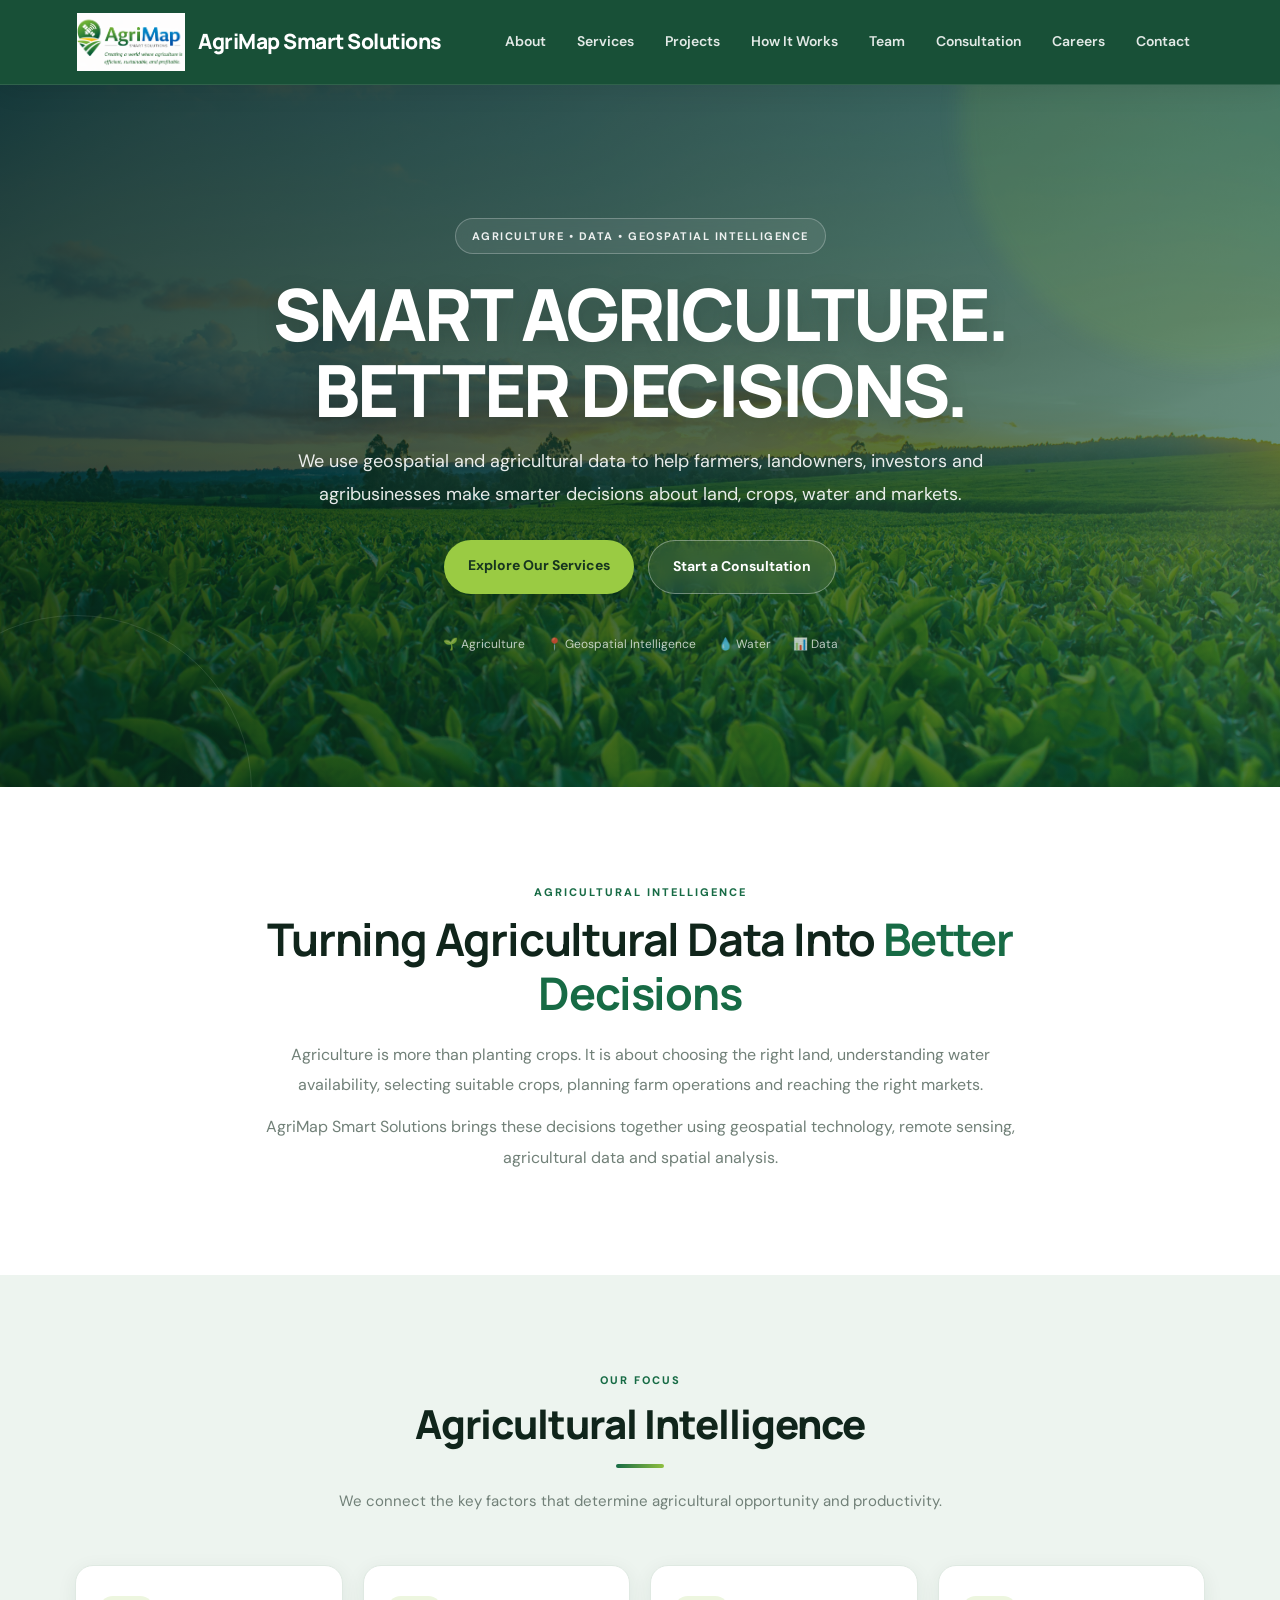
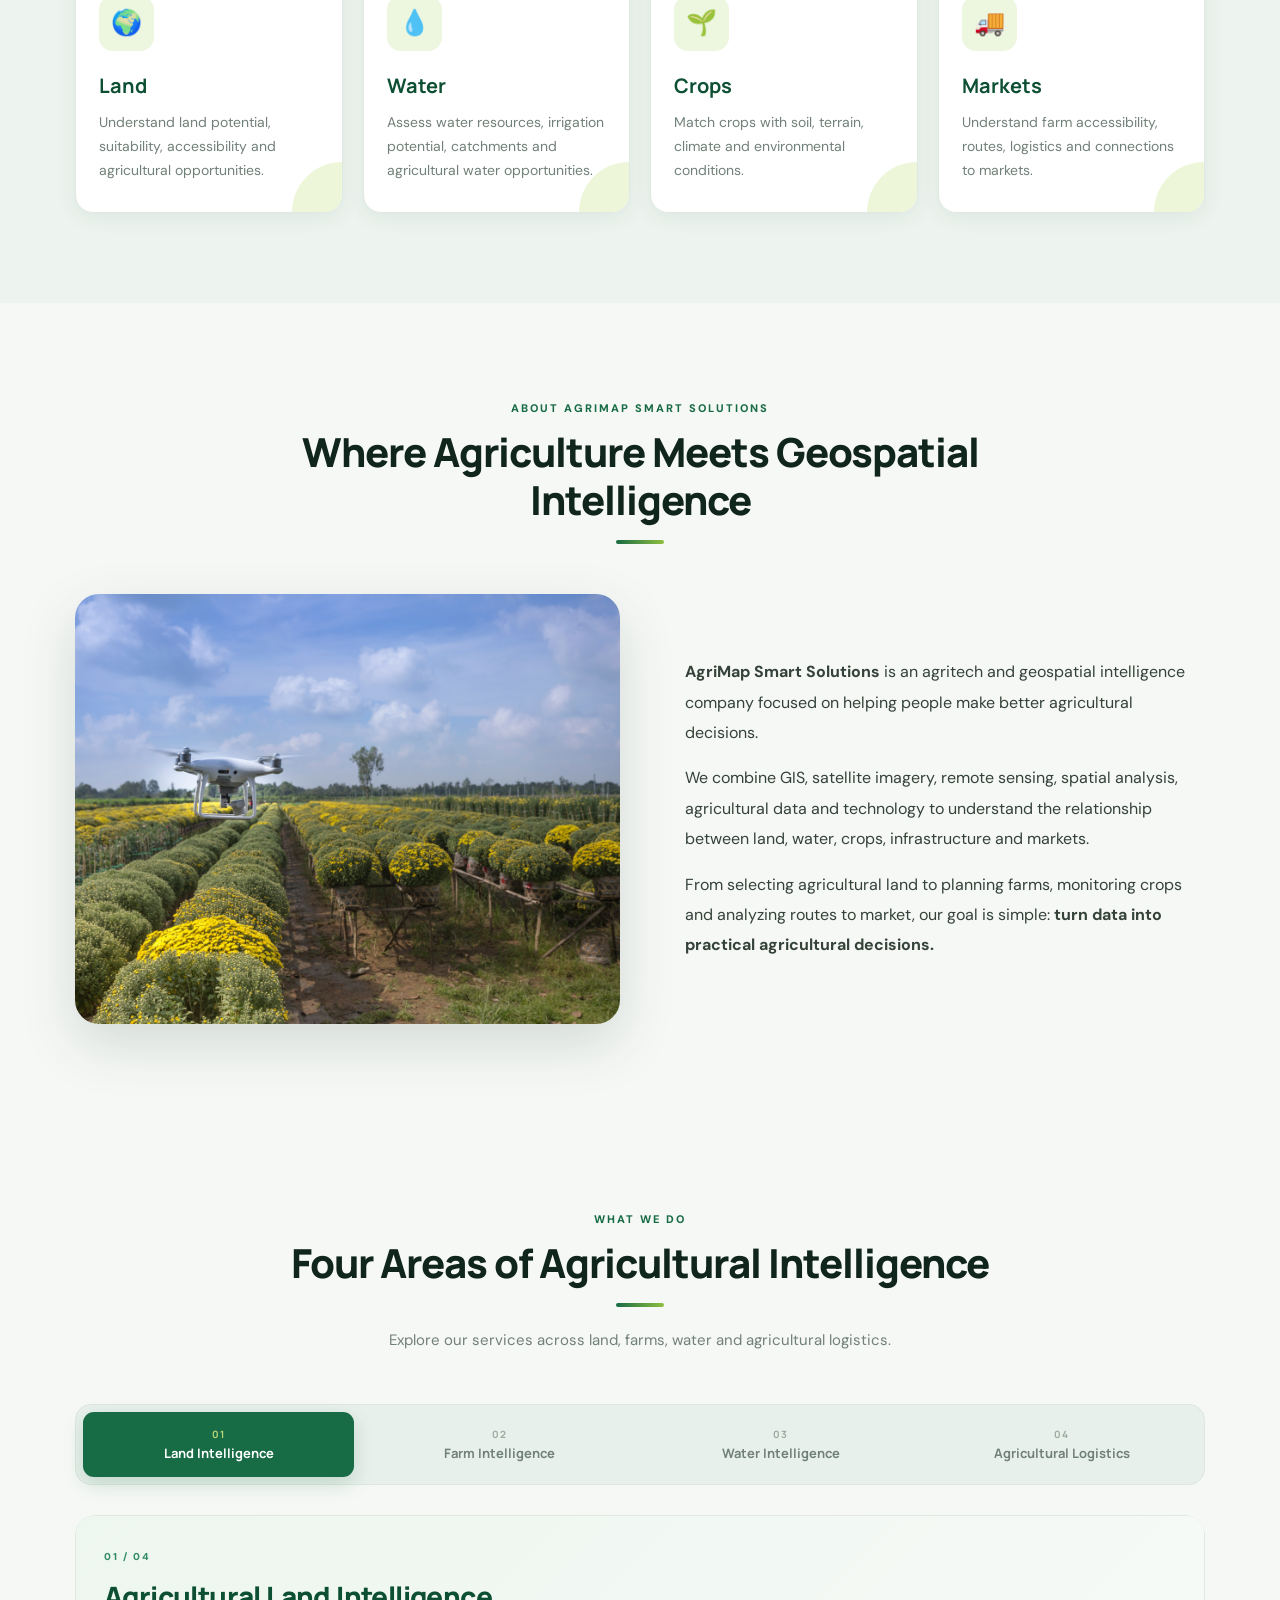
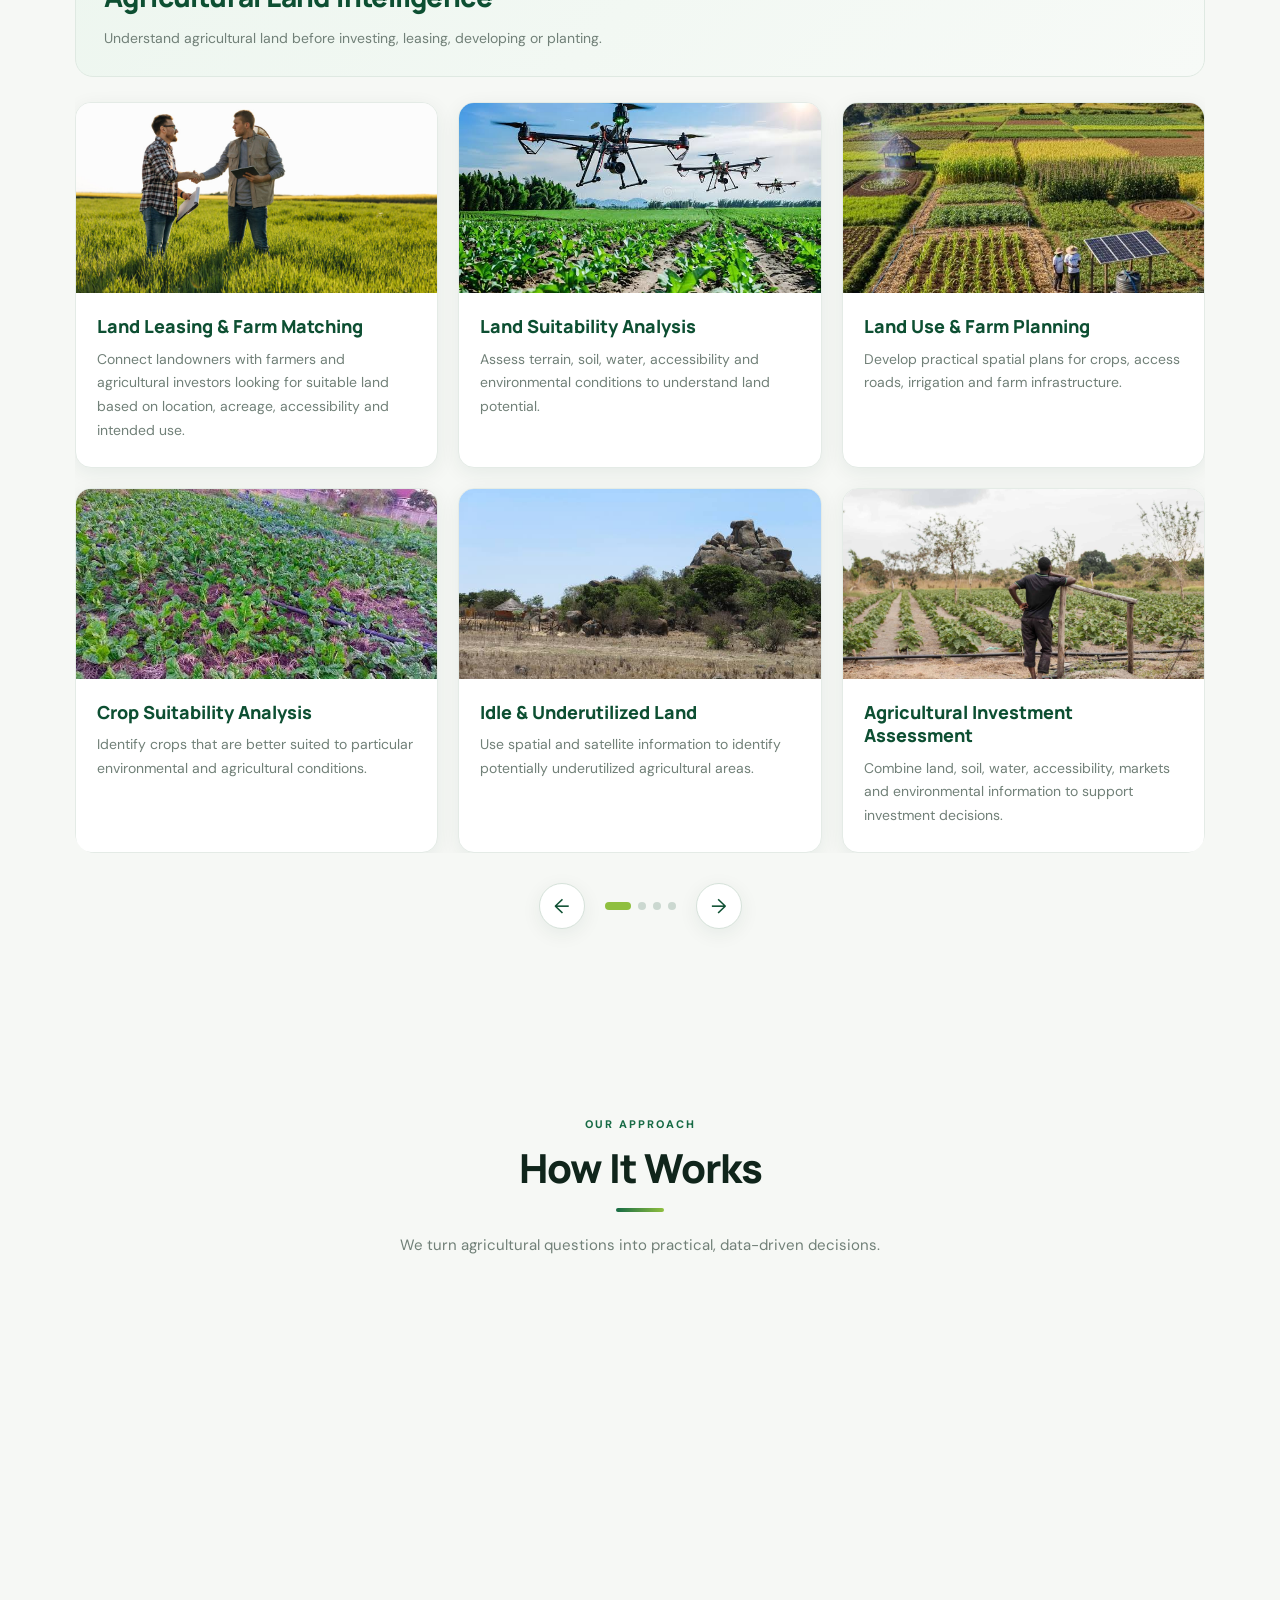
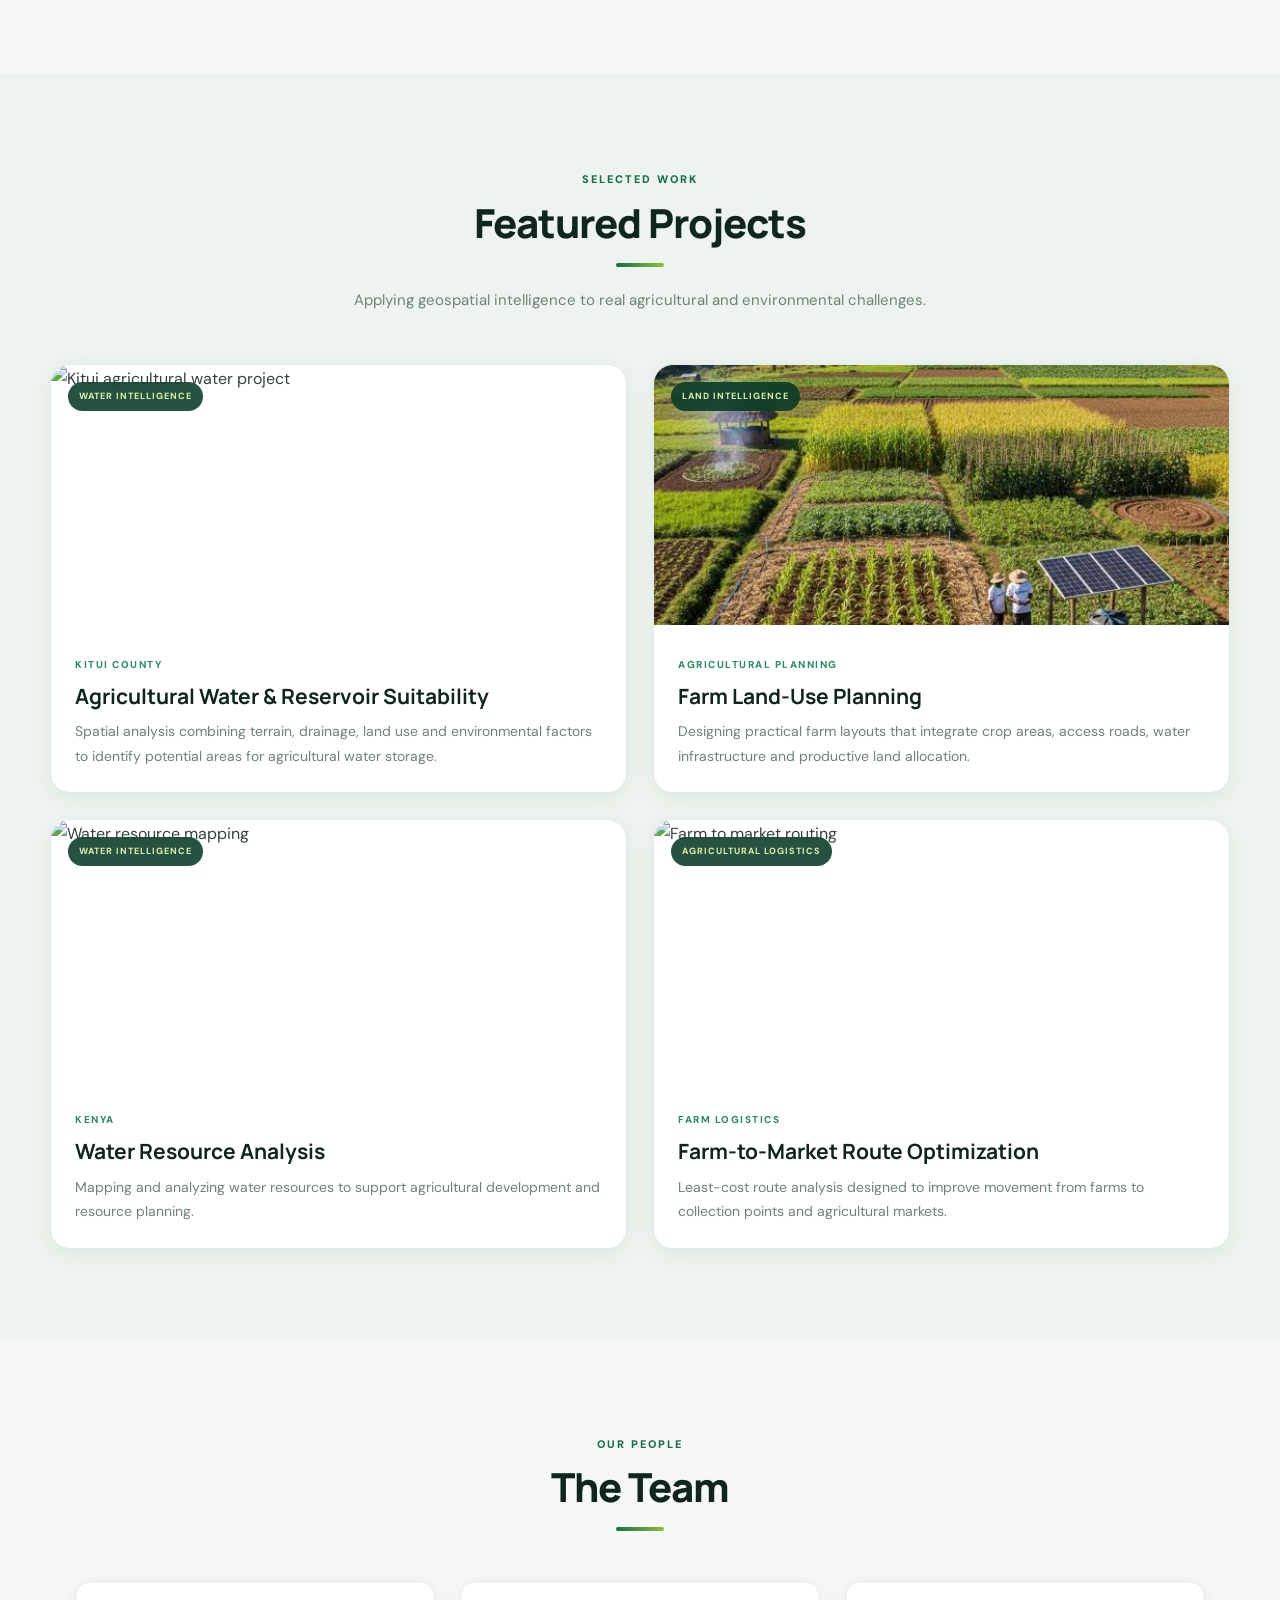
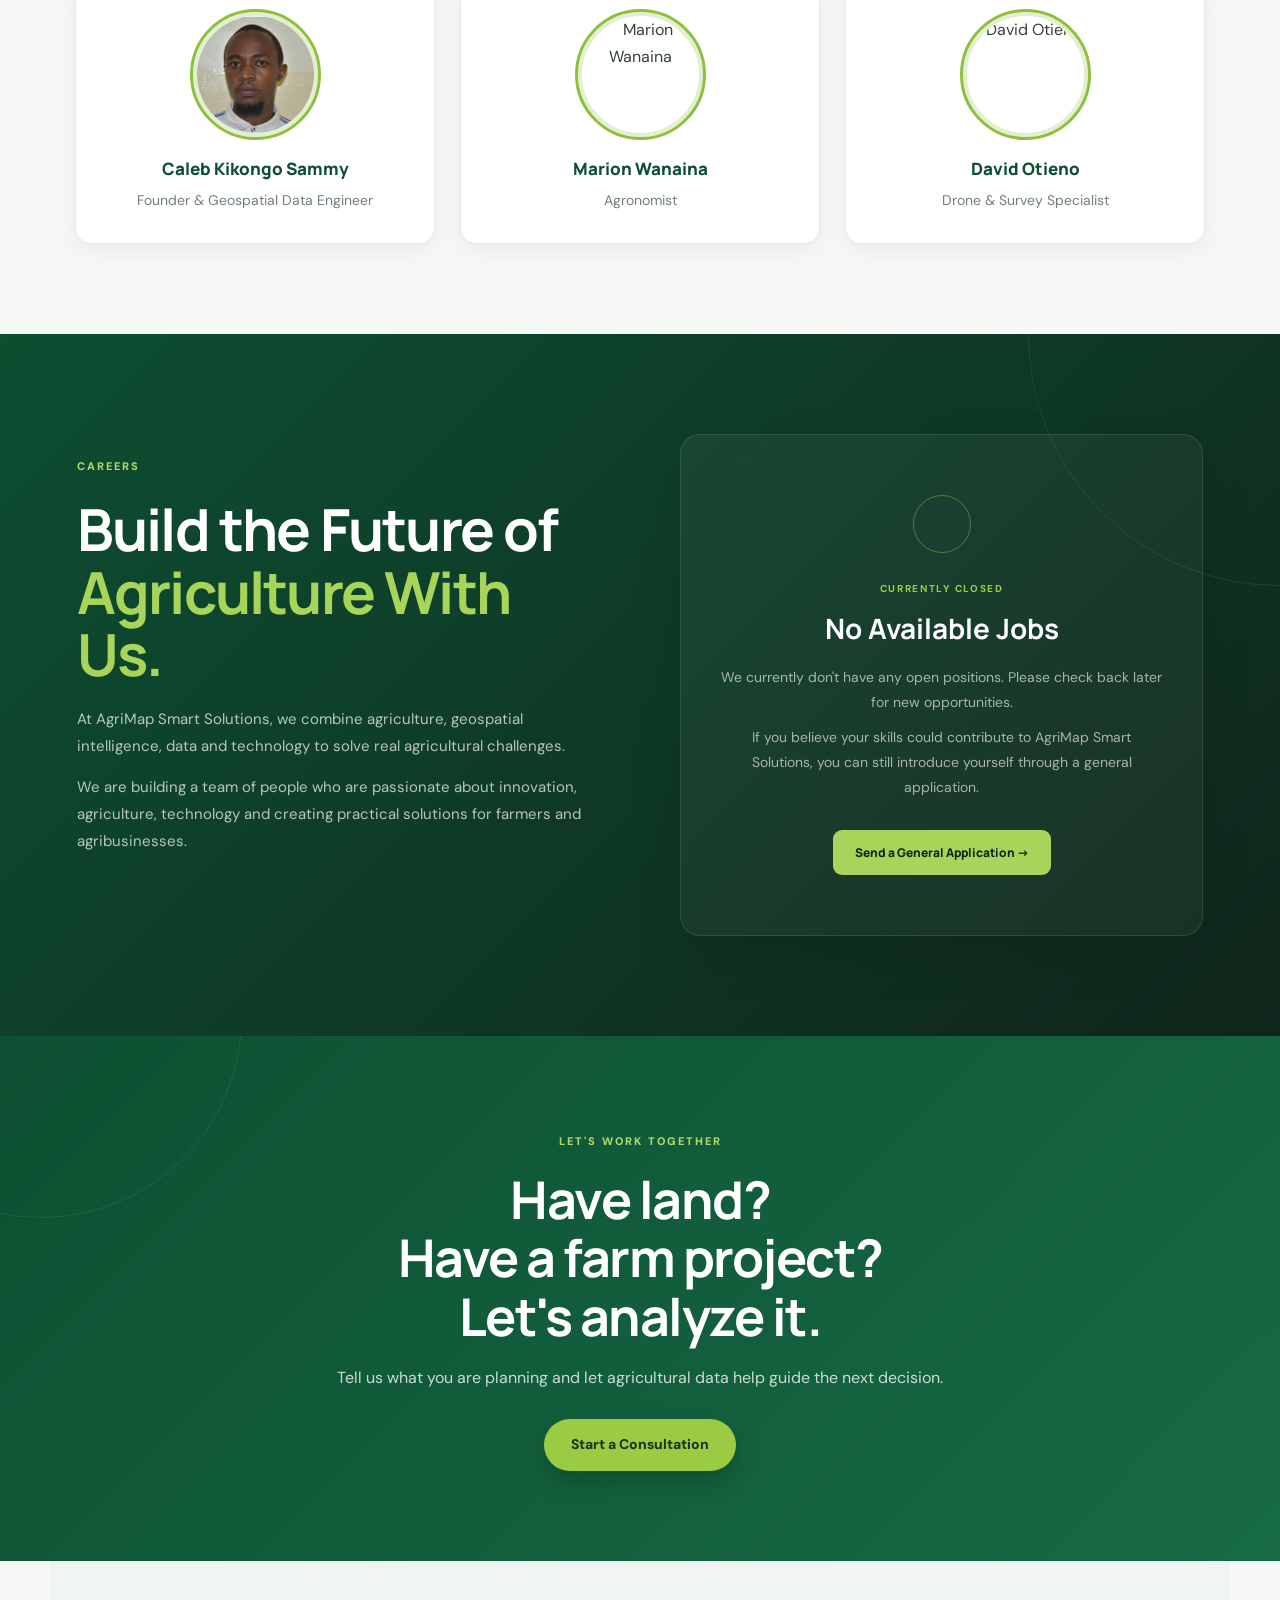
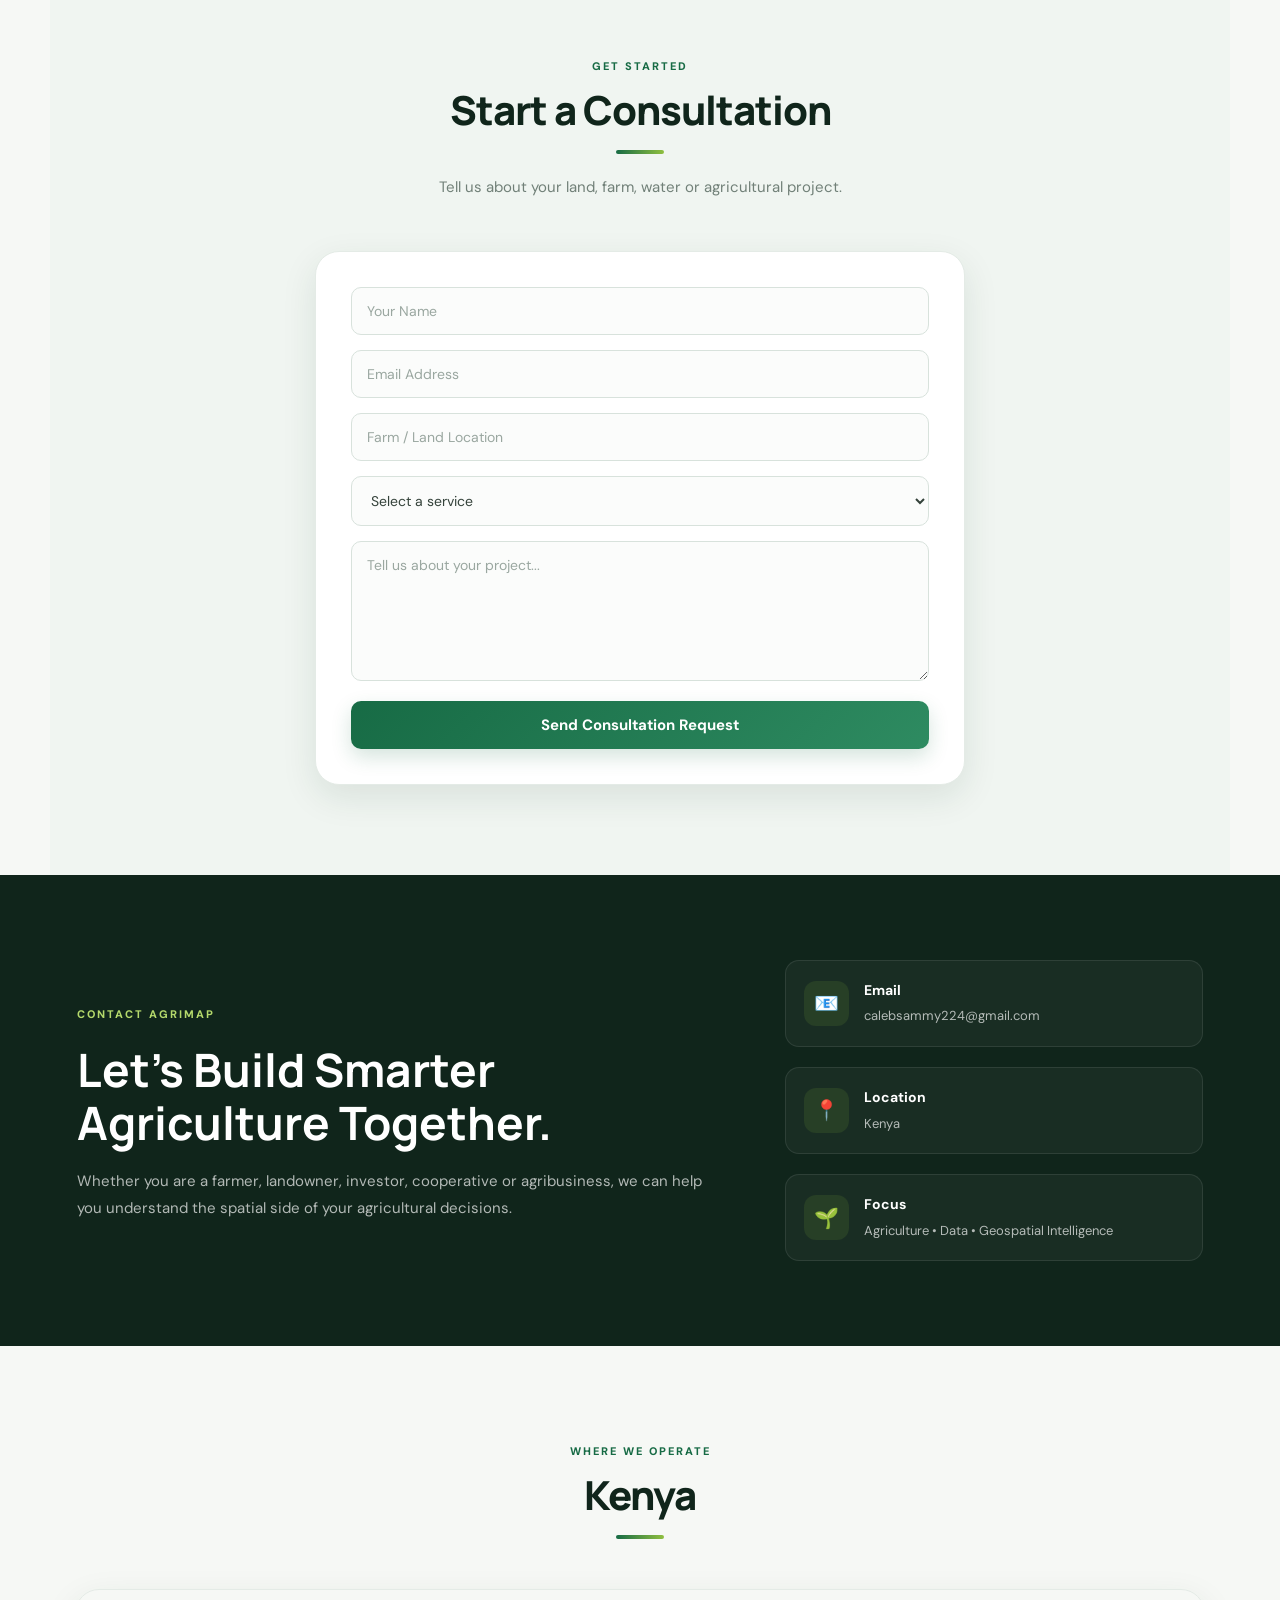
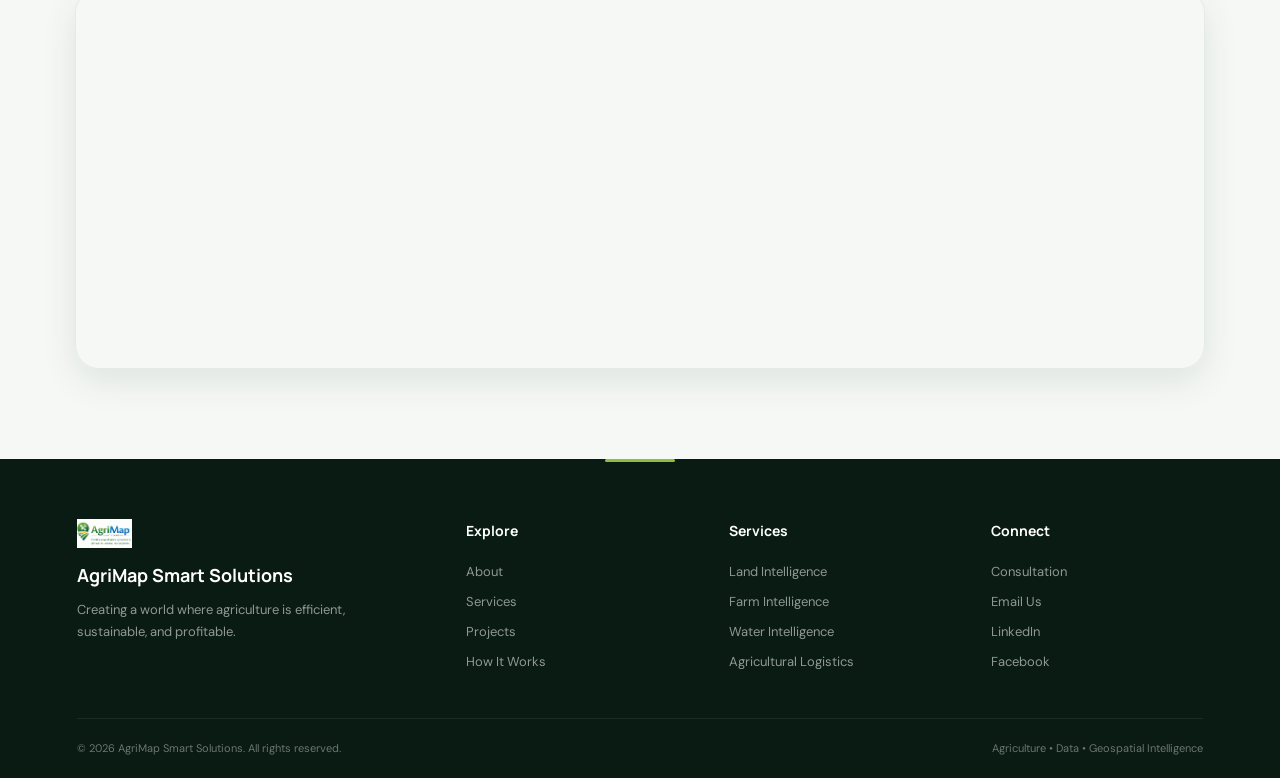
==== commit 77c698d7: "adding images" ====
--- a/index.html
+++ b/index.html
@@ -273,7 +273,7 @@
     <div class="section-heading">
 
         <span class="section-label">
-            ABOUT AGRIMAP
+            ABOUT AGRIMAP SMART SOLUTIONS
         </span>
 
         <h2>
@@ -425,7 +425,7 @@
                     <div class="card">
 
                         <img
-                        src="images/land-leasing.jpg"
+                        src="images/landleasing.jpg"
                         alt="Agricultural land leasing">
 
                         <div class="card-content">
@@ -449,7 +449,7 @@
                     <div class="card">
 
                         <img
-                        src="images/crop-suitability.jpg"
+                        src="images/landsuitability.jpg"
                         alt="Land suitability analysis">
 
                         <div class="card-content">
@@ -495,7 +495,7 @@
                     <div class="card">
 
                         <img
-                        src="images/soil.jpg"
+                        src="images/cropsuitability.jpg"
                         alt="Crop suitability analysis">
 
                         <div class="card-content">
@@ -518,7 +518,7 @@
                     <div class="card">
 
                         <img
-                        src="images/idle-land.jpg"
+                        src="images/underutilized.jpg"
                         alt="Underutilized agricultural land">
 
                         <div class="card-content">
@@ -541,7 +541,7 @@
                     <div class="card">
 
                         <img
-                        src="images/project4.jpg"
+                        src="images/investmentassesment.jpg"
                         alt="Agricultural investment assessment">
 
                         <div class="card-content">
@@ -602,7 +602,7 @@
                     <div class="card">
 
                         <img
-                        src="images/farm-mapping.jpg"
+                        src="images/landmapping.webp"
                         alt="Farm mapping">
 
                         <div class="card-content">
@@ -623,7 +623,7 @@
                     <div class="card">
 
                         <img
-                        src="images/satellite.jpg"
+                        src="images/cropmonitoring.jpg"
                         alt="Satellite farm monitoring">
 
                         <div class="card-content">
@@ -644,7 +644,7 @@
                     <div class="card">
 
                         <img
-                        src="images/drone-monitoring.jpg"
+                        src="images/droneassement.jpeg"
                         alt="Drone crop monitoring">
 
                         <div class="card-content">
@@ -665,7 +665,7 @@
                     <div class="card">
 
                         <img
-                        src="images/precision.jpg"
+                        src="images/smartagriculture.jpg"
                         alt="Precision agriculture">
 
                         <div class="card-content">
@@ -686,7 +686,7 @@
                     <div class="card">
 
                         <img
-                        src="images/fertilizer.jpg"
+                        src="images/fertilization.jpeg"
                         alt="Precision fertilization">
 
                         <div class="card-content">
@@ -707,7 +707,7 @@
                     <div class="card">
 
                         <img
-                        src="images/data-platform.jpg"
+                        src="images/dataplatform.webp"
                         alt="Agricultural data platform">
 
                         <div class="card-content">
@@ -1303,7 +1303,7 @@
             <div class="project-image">
 
                 <img
-                src="images/project2.jpg"
+                src="images/landuse.jpg"
                 alt="Agricultural land use planning">
 
                 <span class="project-tag">
@@ -1439,7 +1439,7 @@
         <div class="team-card">
 
             <img
-            src="images/caleb.jpg"
+            src="images/caleb.png"
             alt="Caleb Kikongo Sammy">
 
             <h3>
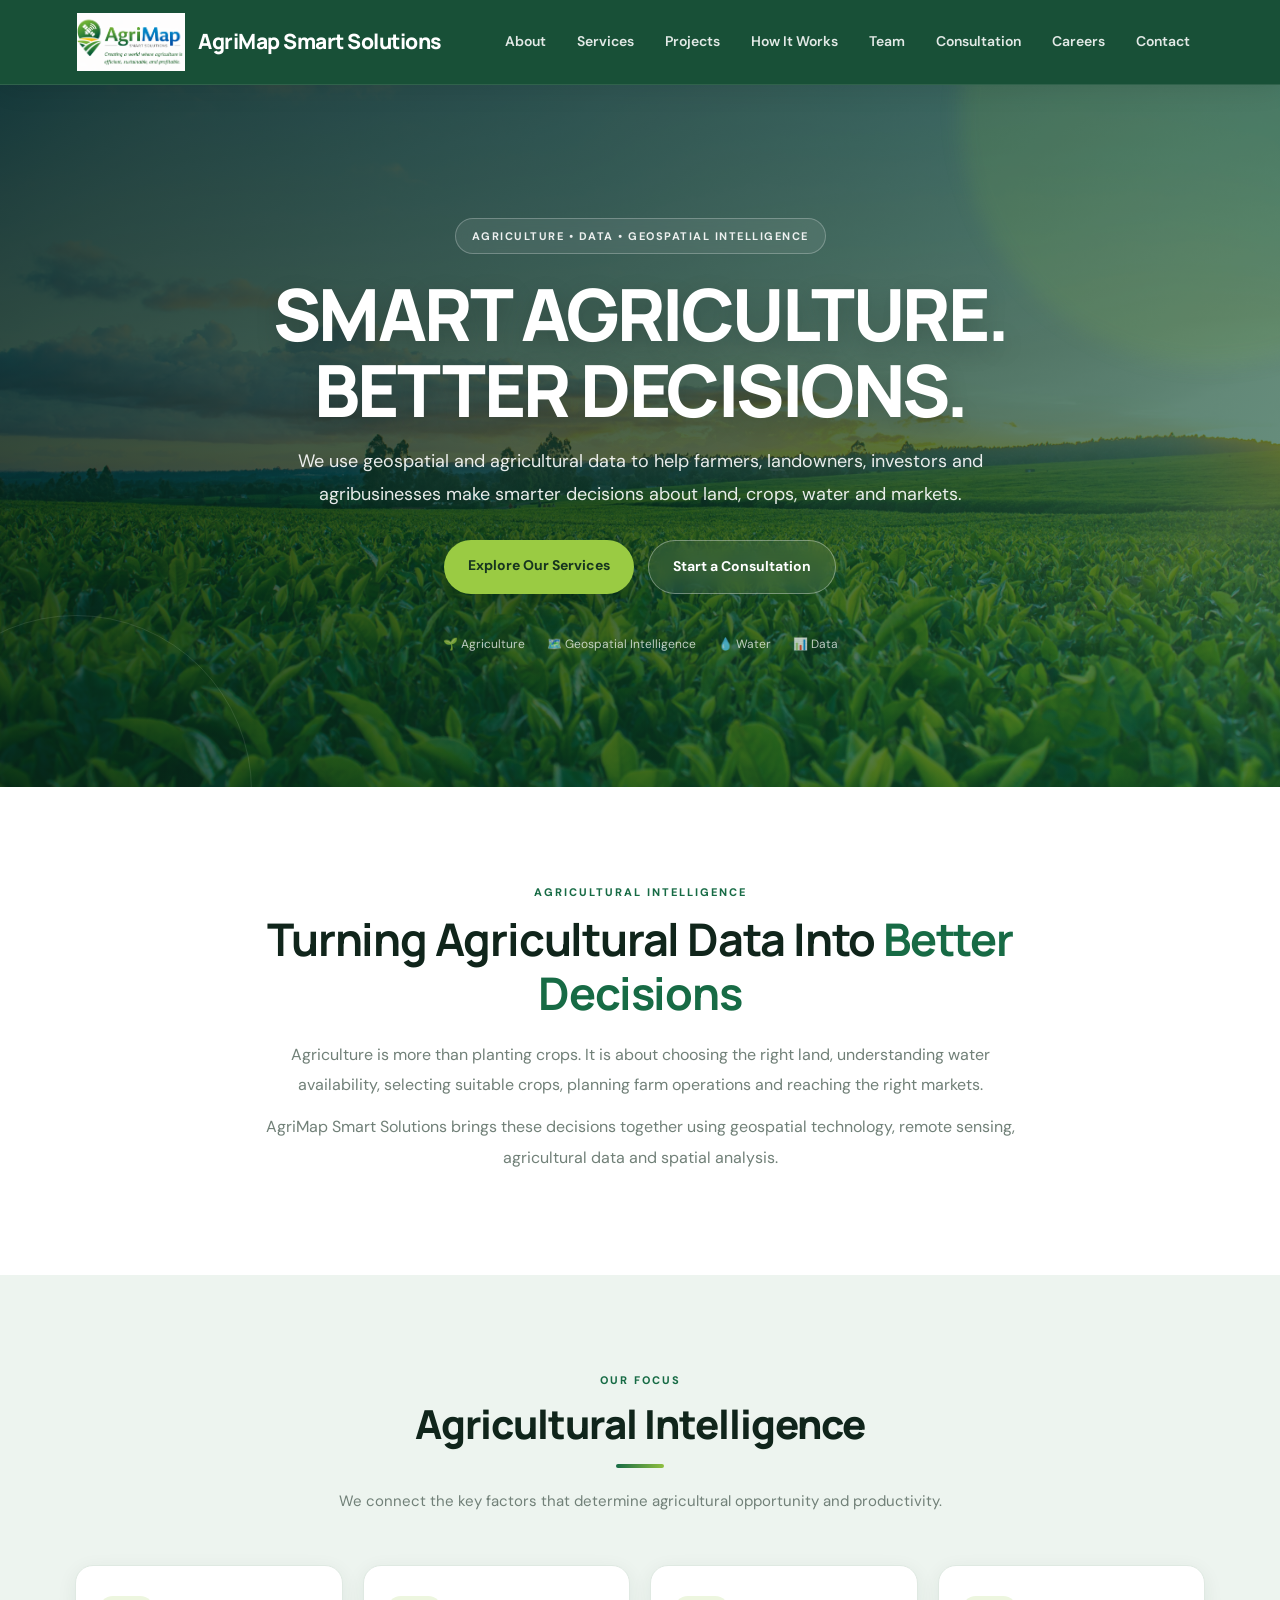
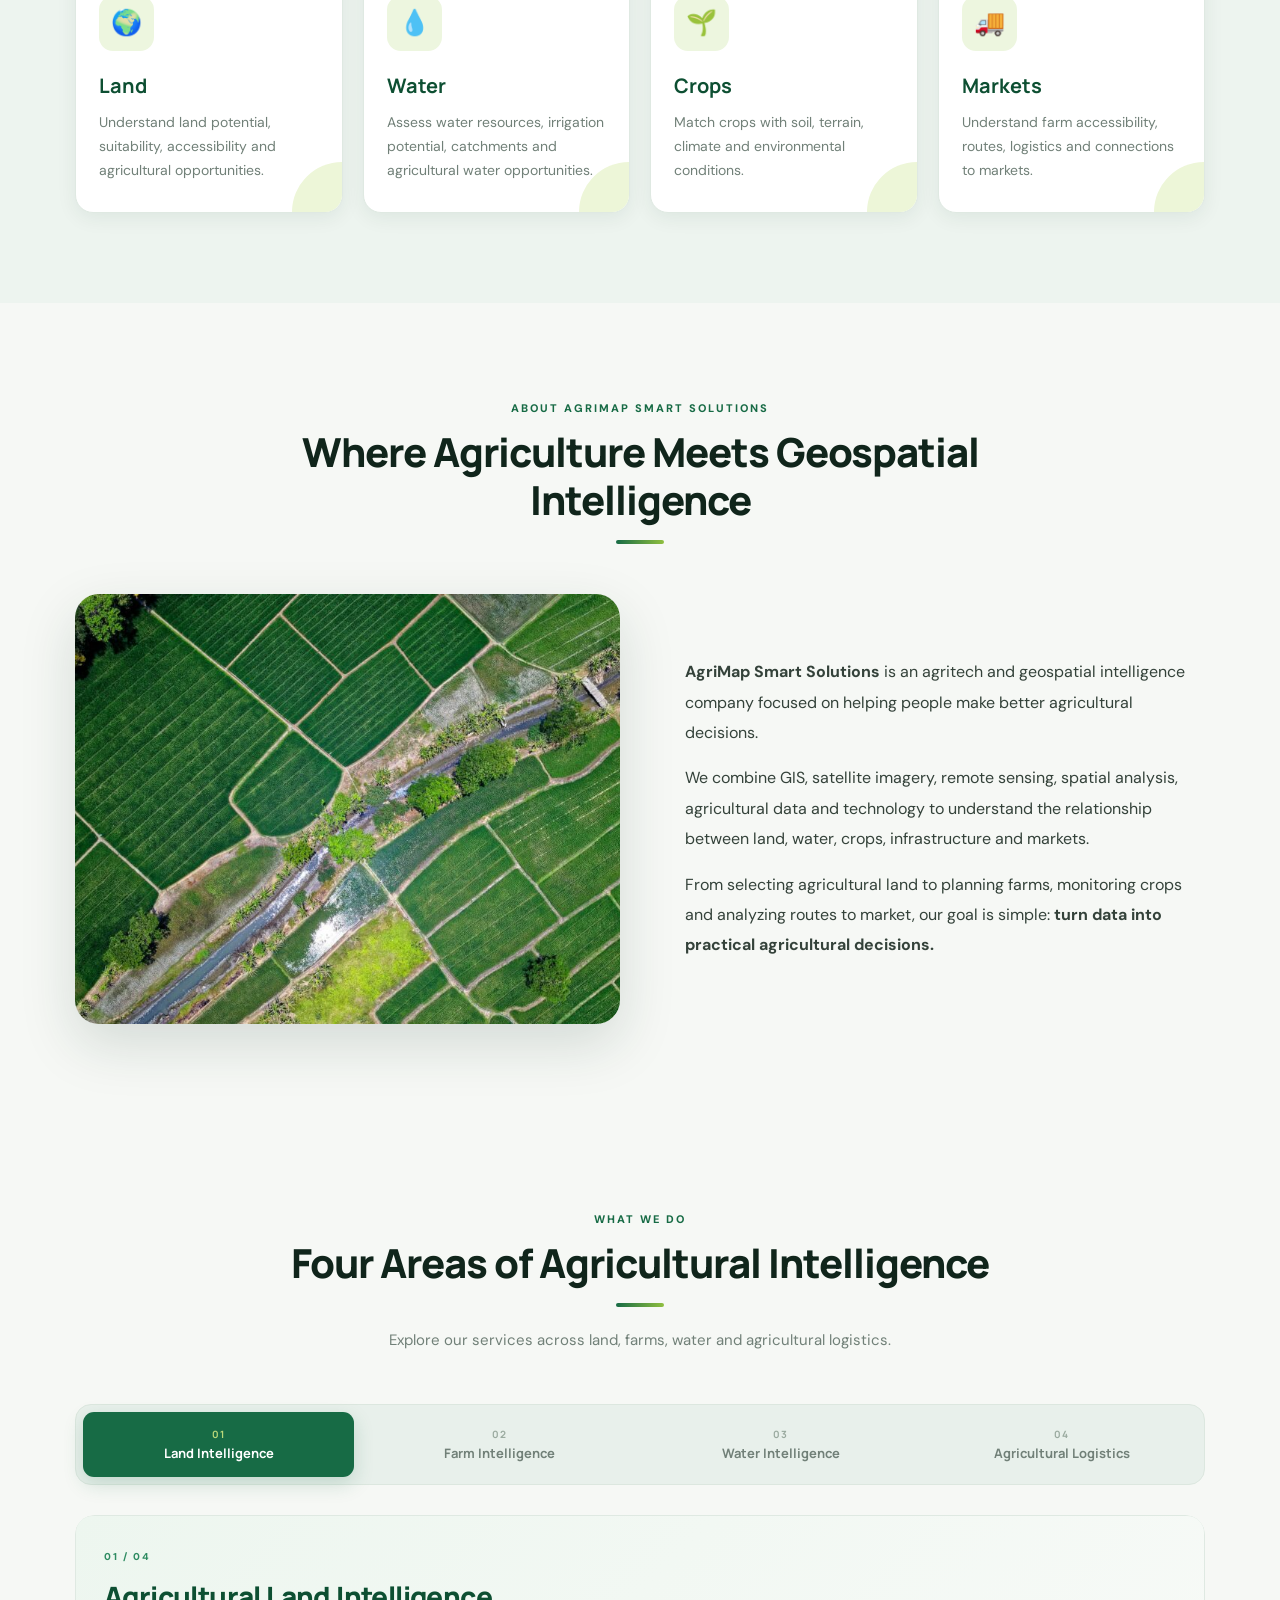
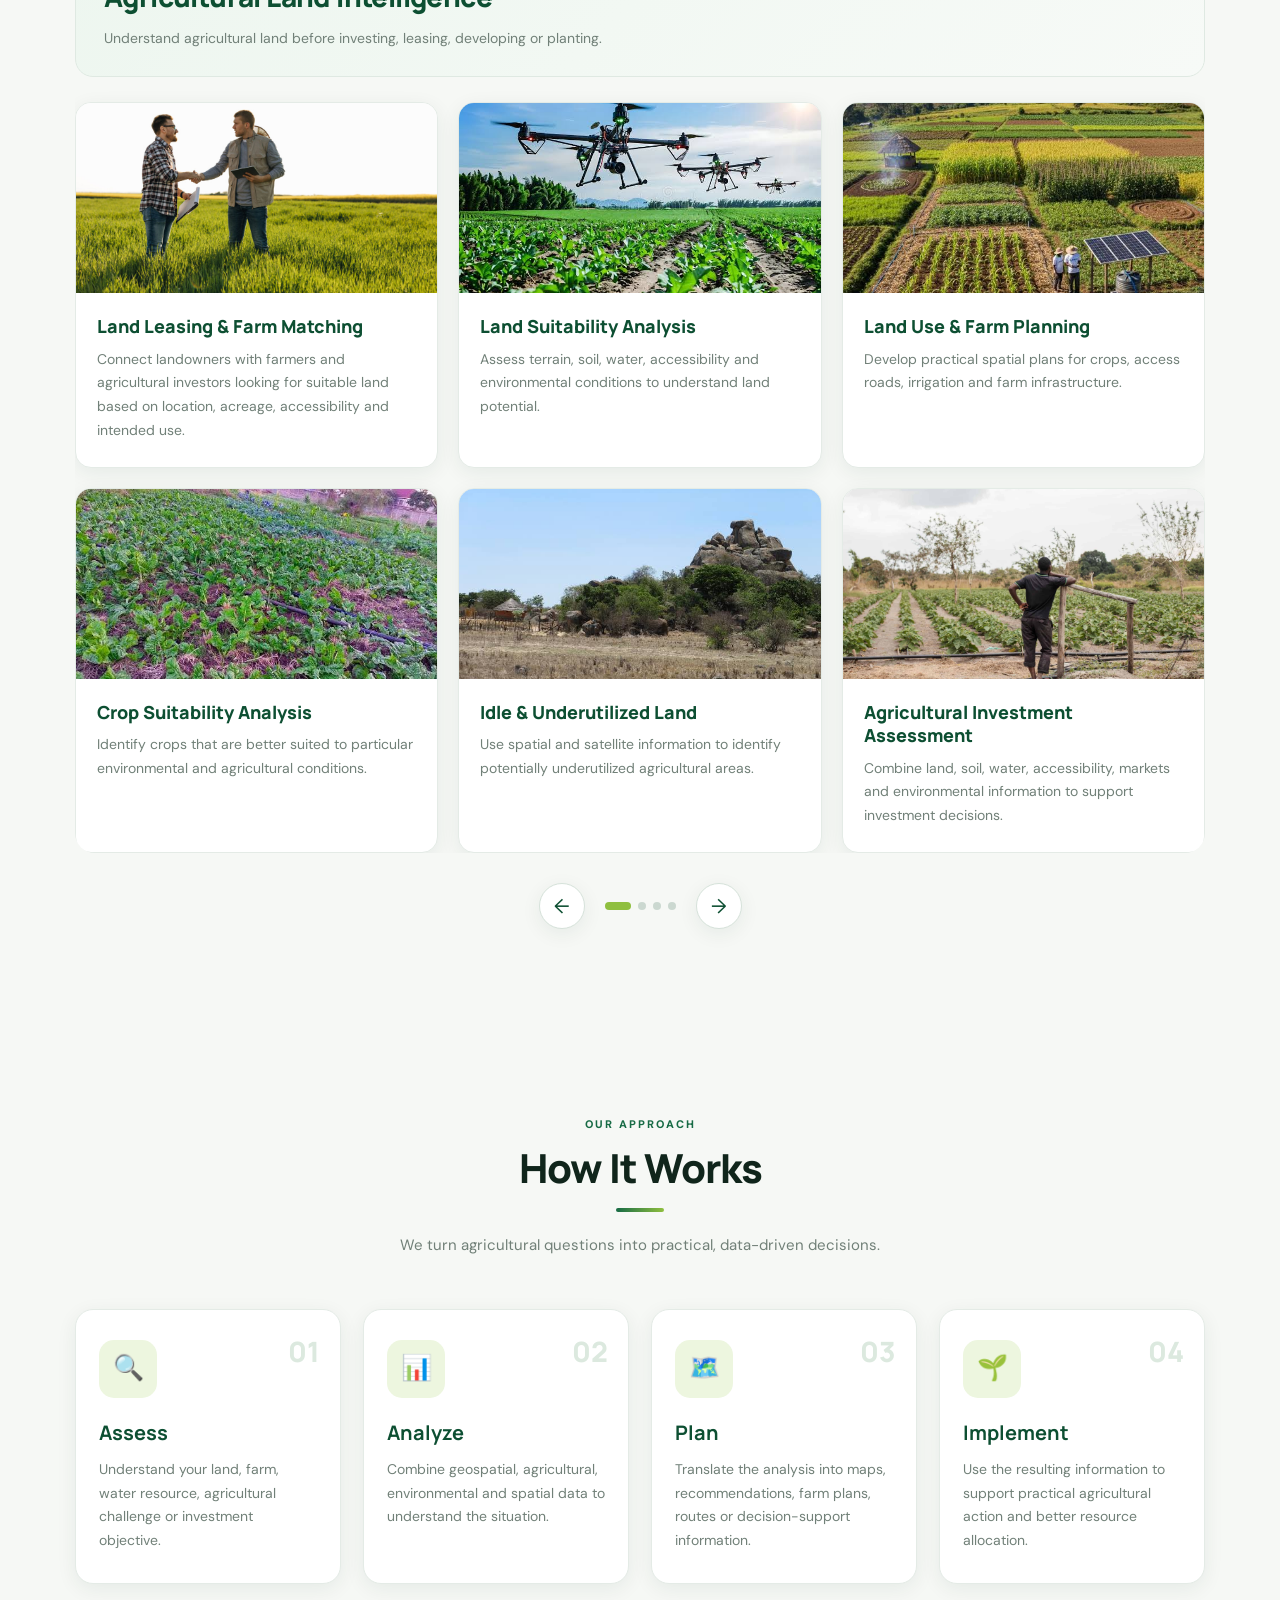
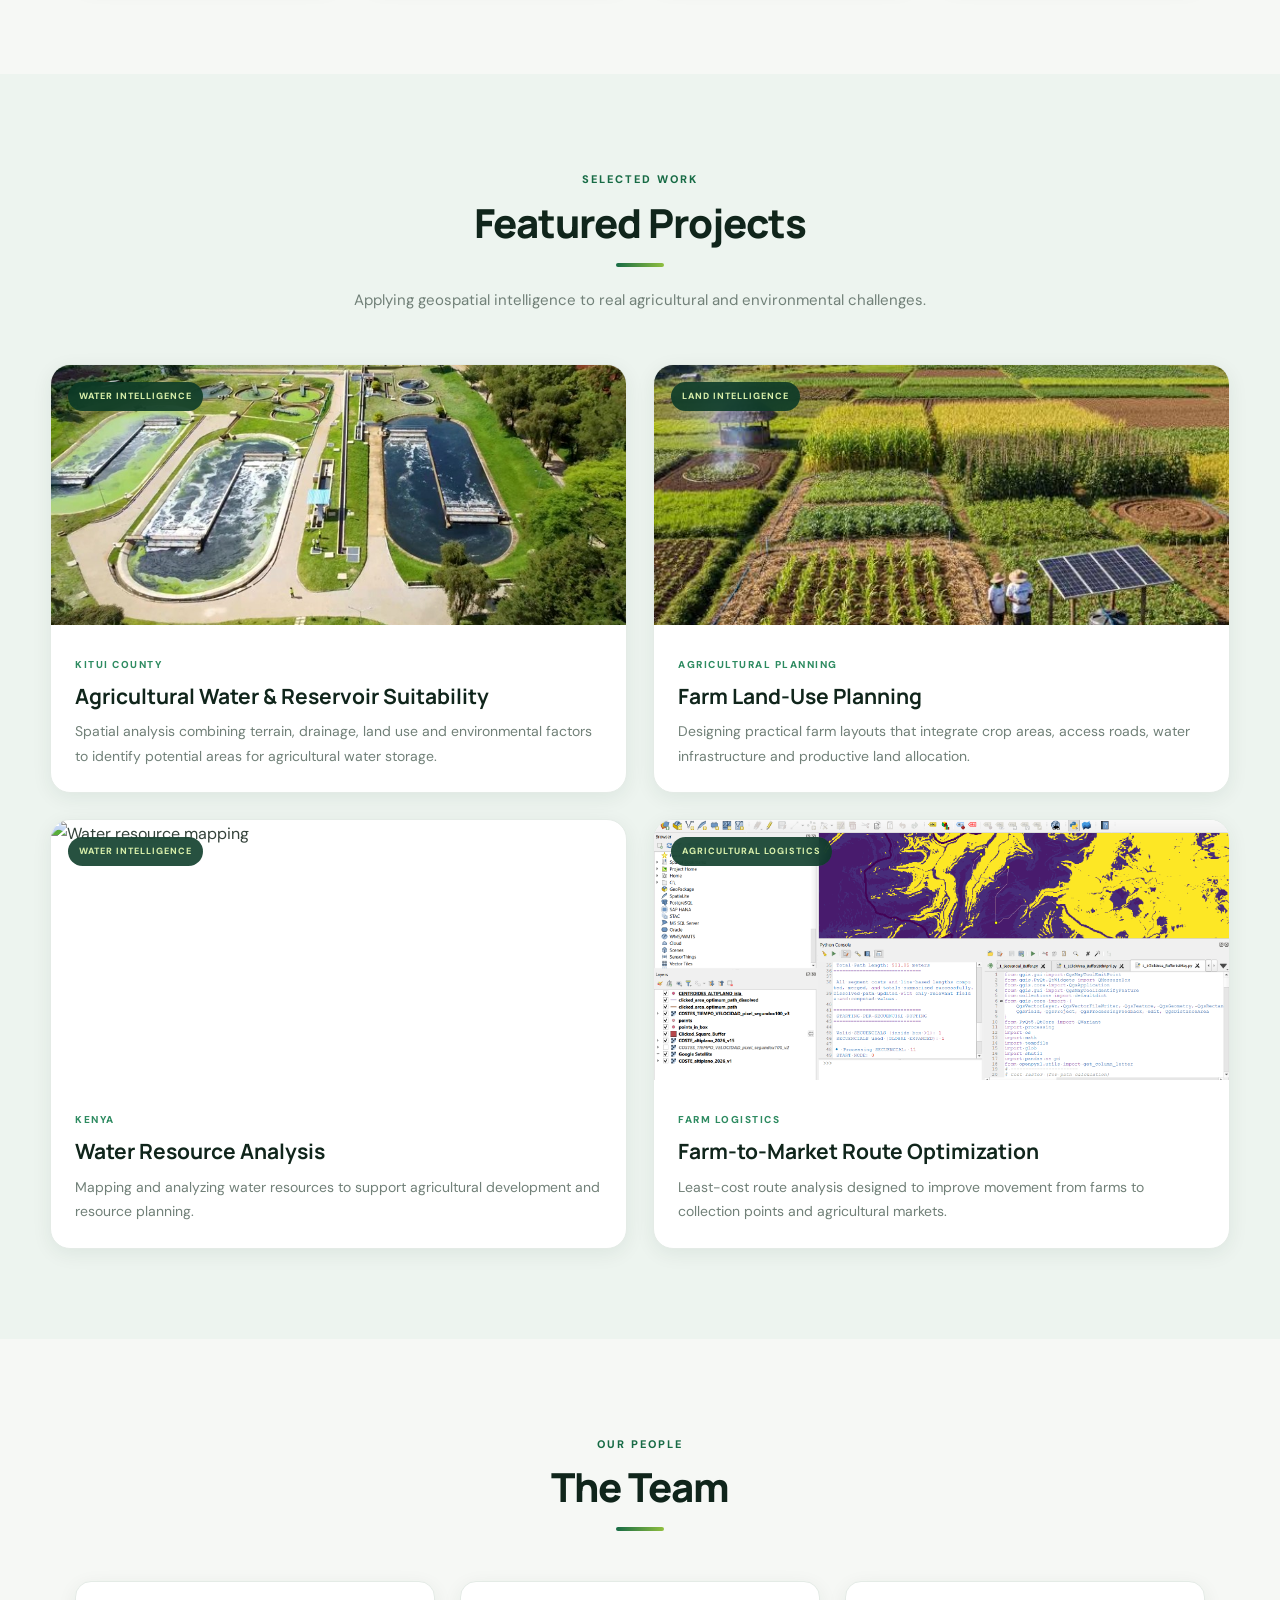
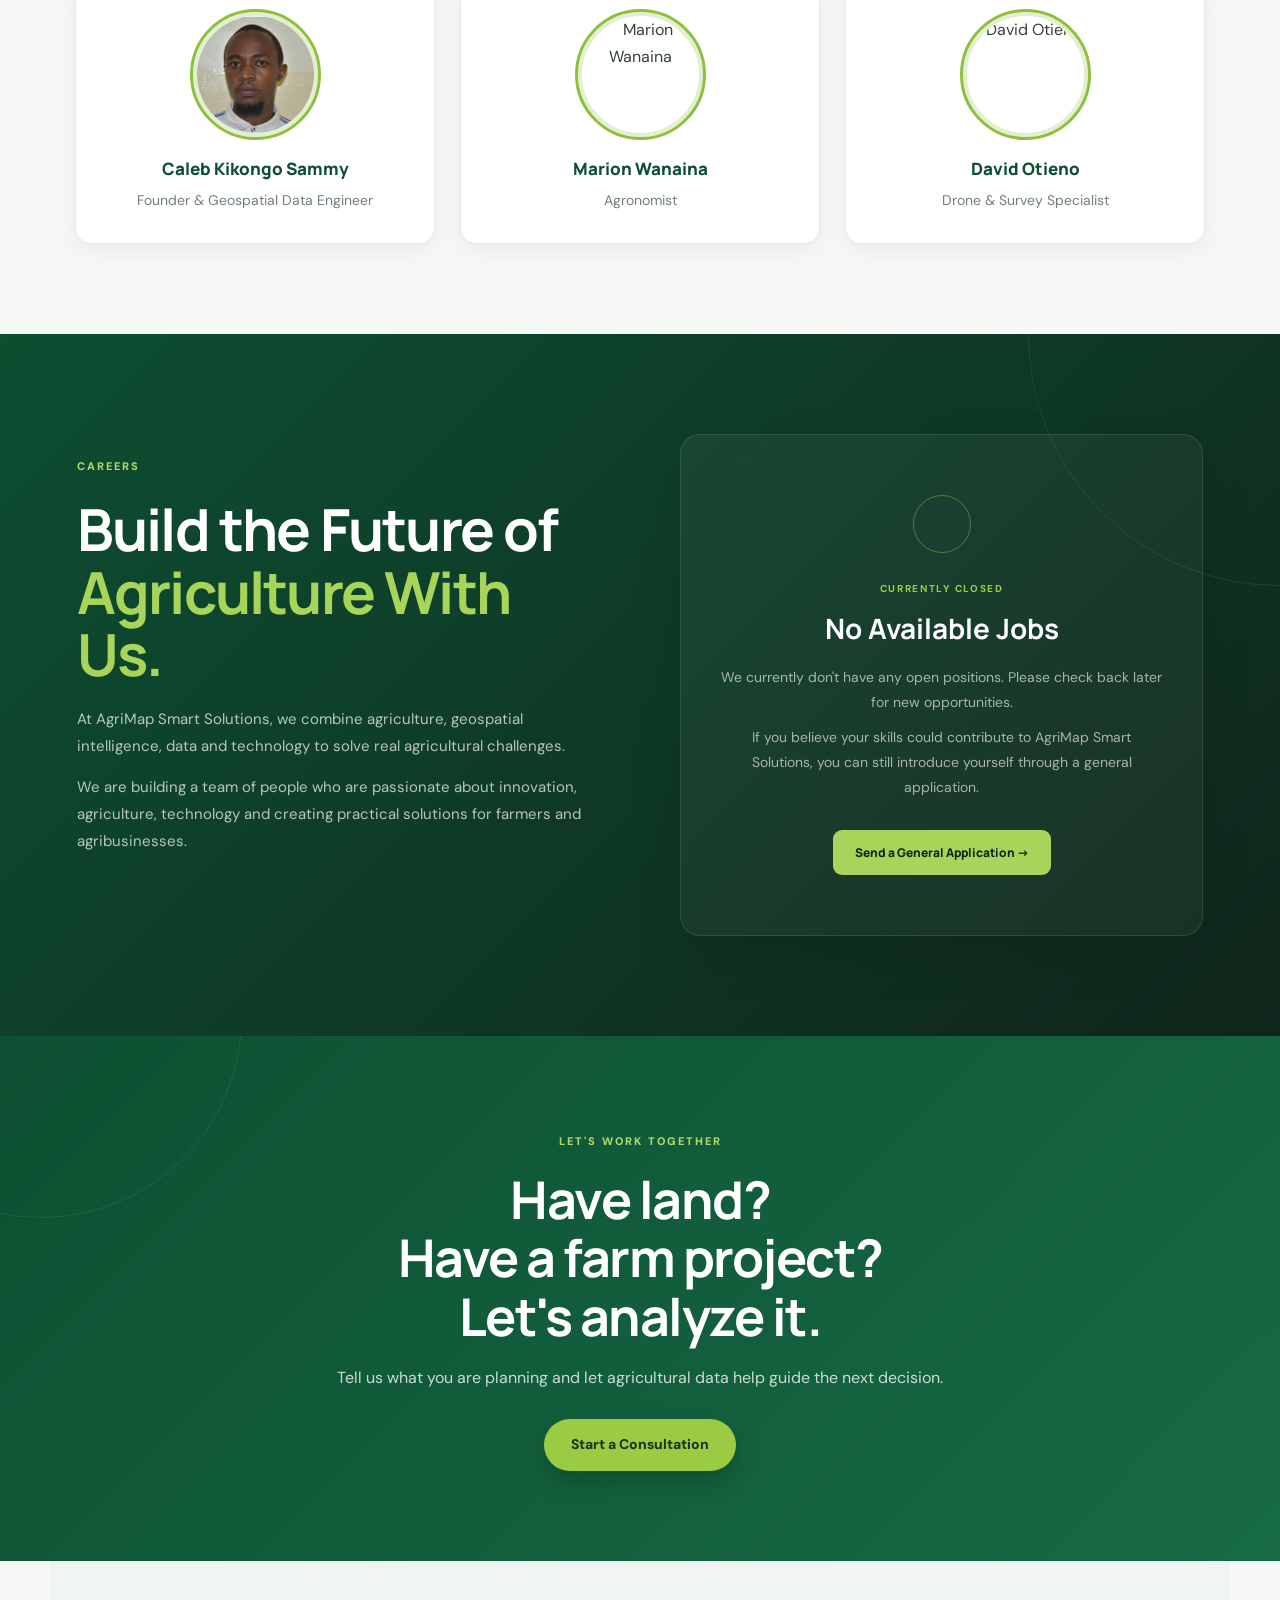
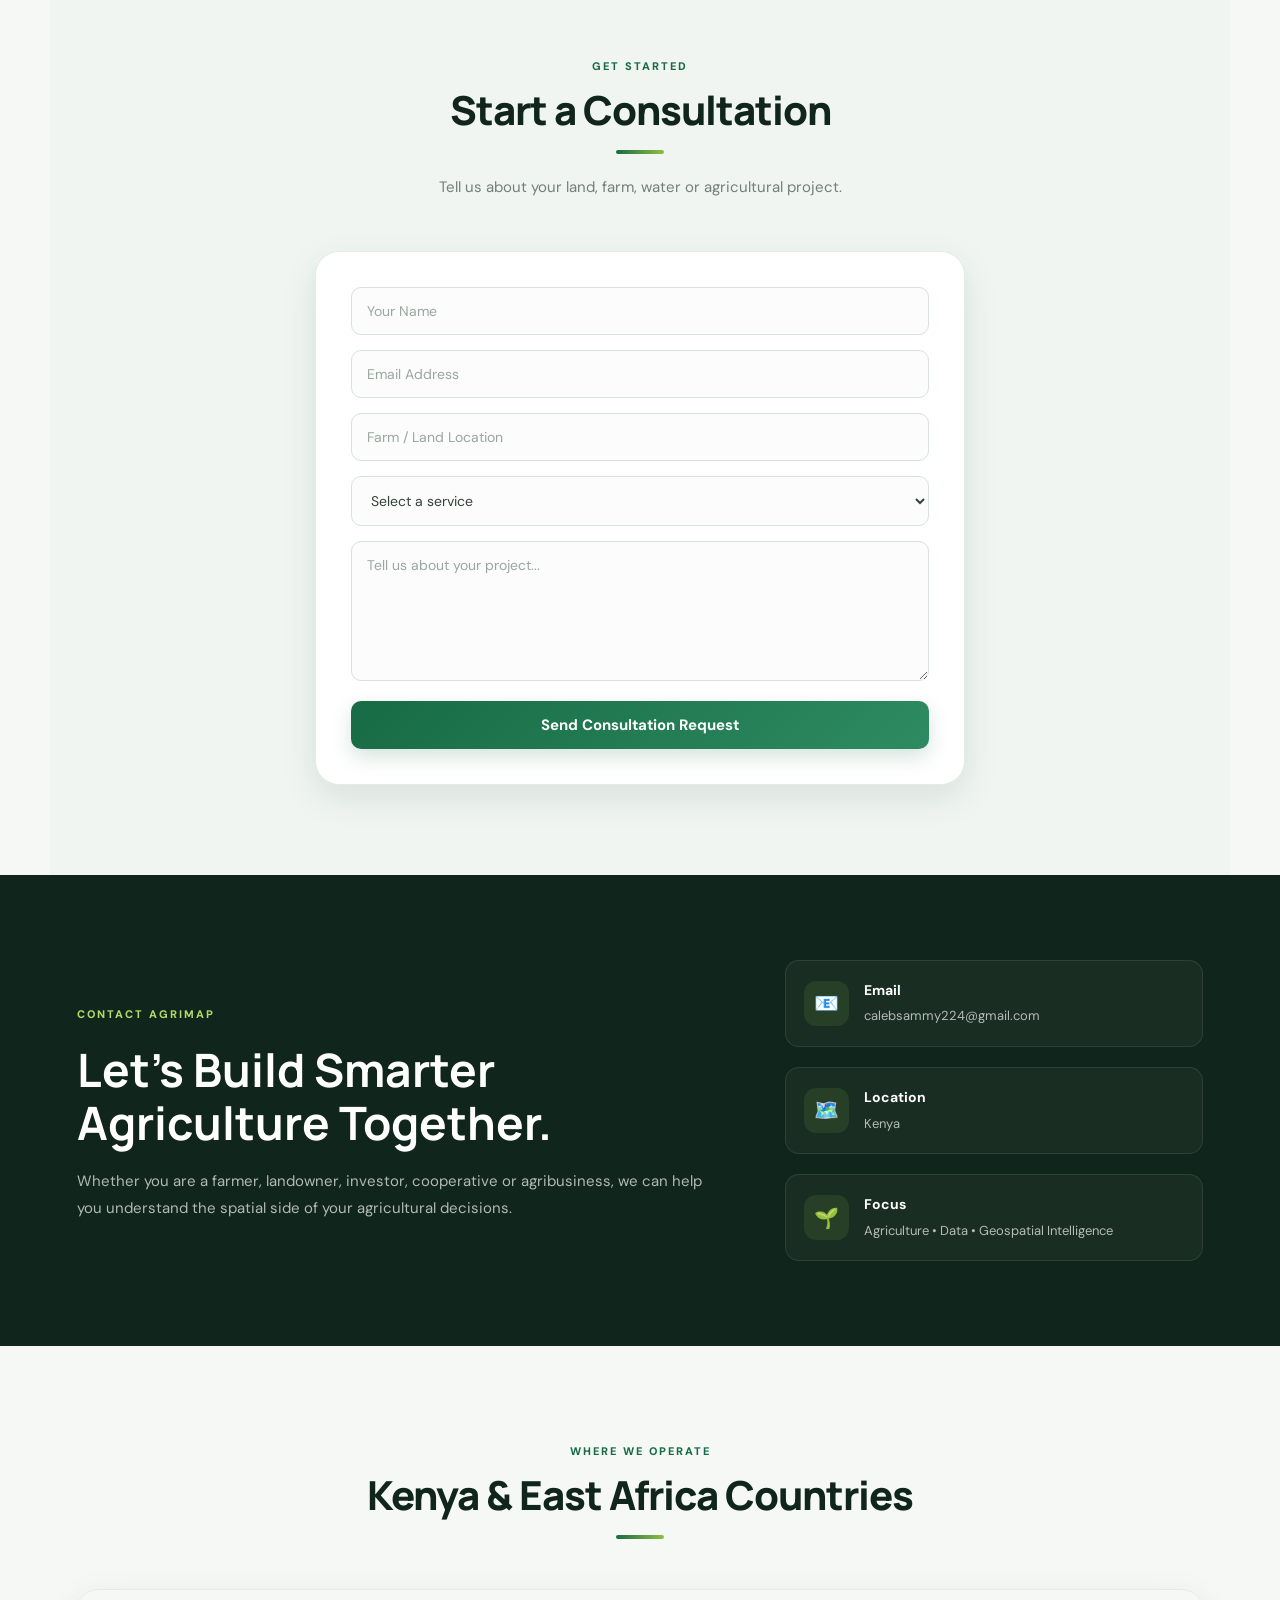
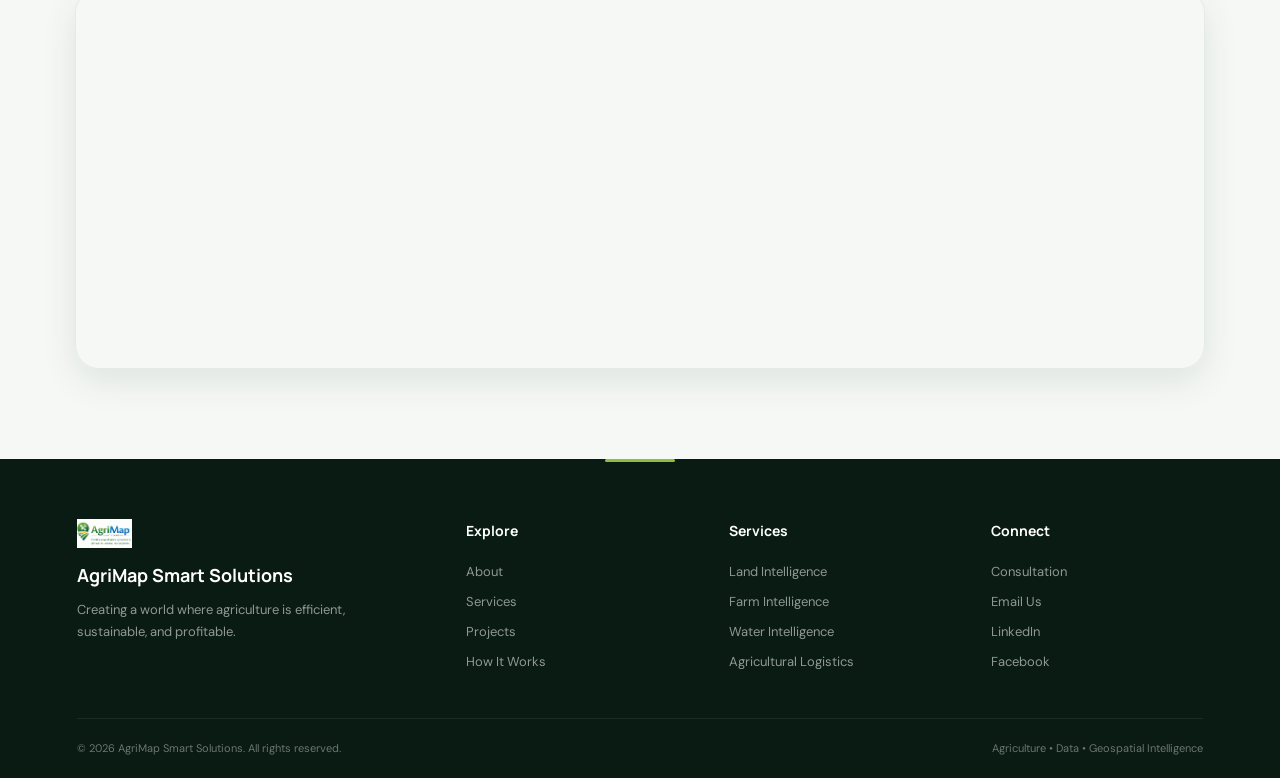
==== commit 42b5a909: "updating changes" ====
--- a/index.html
+++ b/index.html
@@ -115,7 +115,7 @@
 
         <span>🌱 Agriculture</span>
 
-        <span>📍 Geospatial Intelligence</span>
+        <span>🗺️ Geospatial Intelligence</span>
 
         <span>💧 Water</span>
 
@@ -289,7 +289,7 @@
         <div>
 
             <img
-            src="images/drone.jpg"
+            src="images/about.avif"
             alt="Drone agricultural mapping">
 
         </div>
@@ -765,7 +765,7 @@
                     <div class="card">
 
                         <img
-                        src="images/borehole.jpg"
+                        src="images/droneborehole.jpg"
                         alt="Borehole site assessment">
 
                         <div class="card-content">
@@ -788,7 +788,7 @@
                     <div class="card">
 
                         <img
-                        src="images/water-source.jpg"
+                        src="images/watersource.webp"
                         alt="Water source mapping">
 
                         <div class="card-content">
@@ -809,7 +809,7 @@
                     <div class="card">
 
                         <img
-                        src="images/irrigation.jpg"
+                        src="images/irrigation planning.png"
                         alt="Irrigation planning">
 
                         <div class="card-content">
@@ -830,7 +830,7 @@
                     <div class="card">
 
                         <img
-                        src="images/reservoir.jpg"
+                        src="images/IrrigationReservoirs7.jpg"
                         alt="Reservoir and dam suitability">
 
                         <div class="card-content">
@@ -851,7 +851,7 @@
                     <div class="card">
 
                         <img
-                        src="images/watershed.jpg"
+                        src="images/catchment.png"
                         alt="Watershed analysis">
 
                         <div class="card-content">
@@ -872,7 +872,7 @@
                     <div class="card">
 
                         <img
-                        src="images/flood.jpg"
+                        src="images/floods.jpg"
                         alt="Flood risk mapping">
 
                         <div class="card-content">
@@ -930,7 +930,7 @@
                     <div class="card">
 
                         <img
-                        src="images/routing.jpg"
+                        src="images/farmtomarket.png"
                         alt="Farm to market route analysis">
 
                         <div class="card-content">
@@ -952,7 +952,7 @@
                     <div class="card">
 
                         <img
-                        src="images/logistics.jpg"
+                        src="images/leastcost.png"
                         alt="Least cost routing">
 
                         <div class="card-content">
@@ -975,7 +975,7 @@
                     <div class="card">
 
                         <img
-                        src="images/collection.jpg"
+                        src="images/collectionpoints.png"
                         alt="Collection point planning">
 
                         <div class="card-content">
@@ -997,7 +997,7 @@
                     <div class="card">
 
                         <img
-                        src="images/aggregation.jpg"
+                        src="images/Aggregationpoints.jpg"
                         alt="Aggregation center planning">
 
                         <div class="card-content">
@@ -1020,7 +1020,7 @@
                     <div class="card">
 
                         <img
-                        src="images/accessibility.jpg"
+                        src="images/accesibilty.png"
                         alt="Farm accessibility analysis">
 
                         <div class="card-content">
@@ -1043,7 +1043,7 @@
                     <div class="card">
 
                         <img
-                        src="images/access-road.jpg"
+                        src="images/accessplanning.jpg"
                         alt="Farm access planning">
 
                         <div class="card-content">
@@ -1265,7 +1265,7 @@
             <div class="project-image">
 
                 <img
-                src="images/project1.jpg"
+                src="images/athi.jpg"
                 alt="Kitui agricultural water project">
 
                 <span class="project-tag">
@@ -1378,7 +1378,7 @@
             <div class="project-image">
 
                 <img
-                src="images/project4.jpg"
+                src="images/routeplanning.png"
                 alt="Farm to market routing">
 
                 <span class="project-tag">
@@ -1635,127 +1635,105 @@
     </div>
 
 
-    <form>
-
-        <input
-        type="text"
-        name="name"
-        placeholder="Your Name"
-        required>
-
-
-        <input
-        type="email"
-        name="email"
-        placeholder="Email Address"
-        required>
-
-
-        <input
-        type="text"
-        name="location"
-        placeholder="Farm / Land Location">
-
-
-        <select name="service">
-
-            <option value="">
-                Select a service
-            </option>
-
-
-            <optgroup label="Agricultural Land Intelligence">
-
-                <option>
-                    Land Leasing & Farm Matching
-                </option>
-
-                <option>
-                    Land Suitability Analysis
-                </option>
-
-                <option>
-                    Land Use & Farm Planning
-                </option>
-
-                <option>
-                    Crop Suitability Analysis
-                </option>
-
-                <option>
-                    Agricultural Investment Assessment
-                </option>
-
-                <option>
-                    Idle & Underutilized Land Identification
-                </option>
-
-            </optgroup>
-
-
-            <optgroup label="Farm Intelligence">
-
-                <option>Farm Mapping</option>
-
-                <option>Satellite Farm Monitoring</option>
-
-                <option>Drone Crop Assessment</option>
-
-                <option>Precision Agriculture</option>
-
-                <option>Precision Fertilization</option>
-
-                <option>Agricultural Data Platform</option>
-
-            </optgroup>
-
-
-            <optgroup label="Water Intelligence">
-
-                <option>Borehole Site Assessment</option>
-
-                <option>Water Source Mapping</option>
-
-                <option>Irrigation Planning</option>
-
-                <option>Reservoir & Dam Suitability</option>
-
-                <option>Watershed & Catchment Analysis</option>
-
-                <option>Flood Risk Mapping</option>
-
-            </optgroup>
-
-
-            <optgroup label="Agricultural Logistics">
-
-                <option>Farm-to-Market Route Analysis</option>
-
-                <option>Least-Cost Routing</option>
-
-                <option>Collection Point Planning</option>
-
-                <option>Aggregation Center Analysis</option>
-
-                <option>Farm Accessibility Analysis</option>
-
-                <option>Farm Access Planning</option>
-
-            </optgroup>
-
-        </select>
-
-
-        <textarea
-        name="message"
-        placeholder="Tell us about your project..."></textarea>
-
-
-        <button type="submit">
-            Send Consultation Request
-        </button>
-
-    </form>
+    <form action="https://formsubmit.co/calebsammy224@gmail.com" method="POST">
+
+    <input type="hidden"
+           name="_subject"
+           value="New AgriMap Consultation Request">
+
+    <input type="hidden"
+           name="_captcha"
+           value="false">
+
+    <input type="hidden"
+           name="_template"
+           value="table">
+
+
+    <input
+    type="text"
+    name="name"
+    placeholder="Your Name"
+    required>
+
+
+    <input
+    type="email"
+    name="email"
+    placeholder="Email Address"
+    required>
+
+
+    <input
+    type="text"
+    name="location"
+    placeholder="Farm / Land Location">
+
+
+    <select name="service">
+
+        <option value="">
+            Select a service
+        </option>
+
+        <optgroup label="Agricultural Land Intelligence">
+
+            <option>Land Leasing & Farm Matching</option>
+            <option>Land Suitability Analysis</option>
+            <option>Land Use & Farm Planning</option>
+            <option>Crop Suitability Analysis</option>
+            <option>Agricultural Investment Assessment</option>
+            <option>Idle & Underutilized Land Identification</option>
+
+        </optgroup>
+
+        <optgroup label="Farm Intelligence">
+
+            <option>Farm Mapping</option>
+            <option>Satellite Farm Monitoring</option>
+            <option>Drone Crop Assessment</option>
+            <option>Precision Agriculture</option>
+            <option>Precision Fertilization</option>
+            <option>Agricultural Data Platform</option>
+
+        </optgroup>
+
+        <optgroup label="Water Intelligence">
+
+            <option>Borehole Site Assessment</option>
+            <option>Water Source Mapping</option>
+            <option>Irrigation Planning</option>
+            <option>Reservoir & Dam Suitability</option>
+            <option>Watershed & Catchment Analysis</option>
+            <option>Flood Risk Mapping</option>
+
+        </optgroup>
+
+        <optgroup label="Agricultural Logistics">
+
+            <option>Farm-to-Market Route Analysis</option>
+            <option>Least-Cost Routing</option>
+            <option>Collection Point Planning</option>
+            <option>Aggregation Center Analysis</option>
+            <option>Farm Accessibility Analysis</option>
+            <option>Farm Access Planning</option>
+
+        </optgroup>
+
+    </select>
+
+
+    <textarea
+    name="message"
+    placeholder="Tell us about your project..."
+    required></textarea>
+
+
+    <button type="submit">
+        Send Consultation Request
+    </button>
+
+</form>
 
 </section>
 
@@ -1812,7 +1790,7 @@
 
             <div class="contact-item">
 
-                <span>📍</span>
+                <span>🗺️</span>
 
                 <div>
 
@@ -1865,7 +1843,7 @@
         </span>
 
         <h2>
-            Kenya
+            Kenya & East Africa Countries
         </h2>
 
     </div>
@@ -2138,26 +2116,6 @@
     .openPopup();
 
 
-
-/* =====================================================
-   FORM
-===================================================== */
-
-const form =
-    document.querySelector("form");
-
-form.addEventListener("submit", function(event){
-
-    event.preventDefault();
-
-    alert(
-        "Thank you for contacting AgriMap Smart Solutions. We will get back to you shortly."
-    );
-
-    form.reset();
-
-});
-
 /* =====================================================
    SERVICE CATEGORY SLIDER
 ===================================================== */
